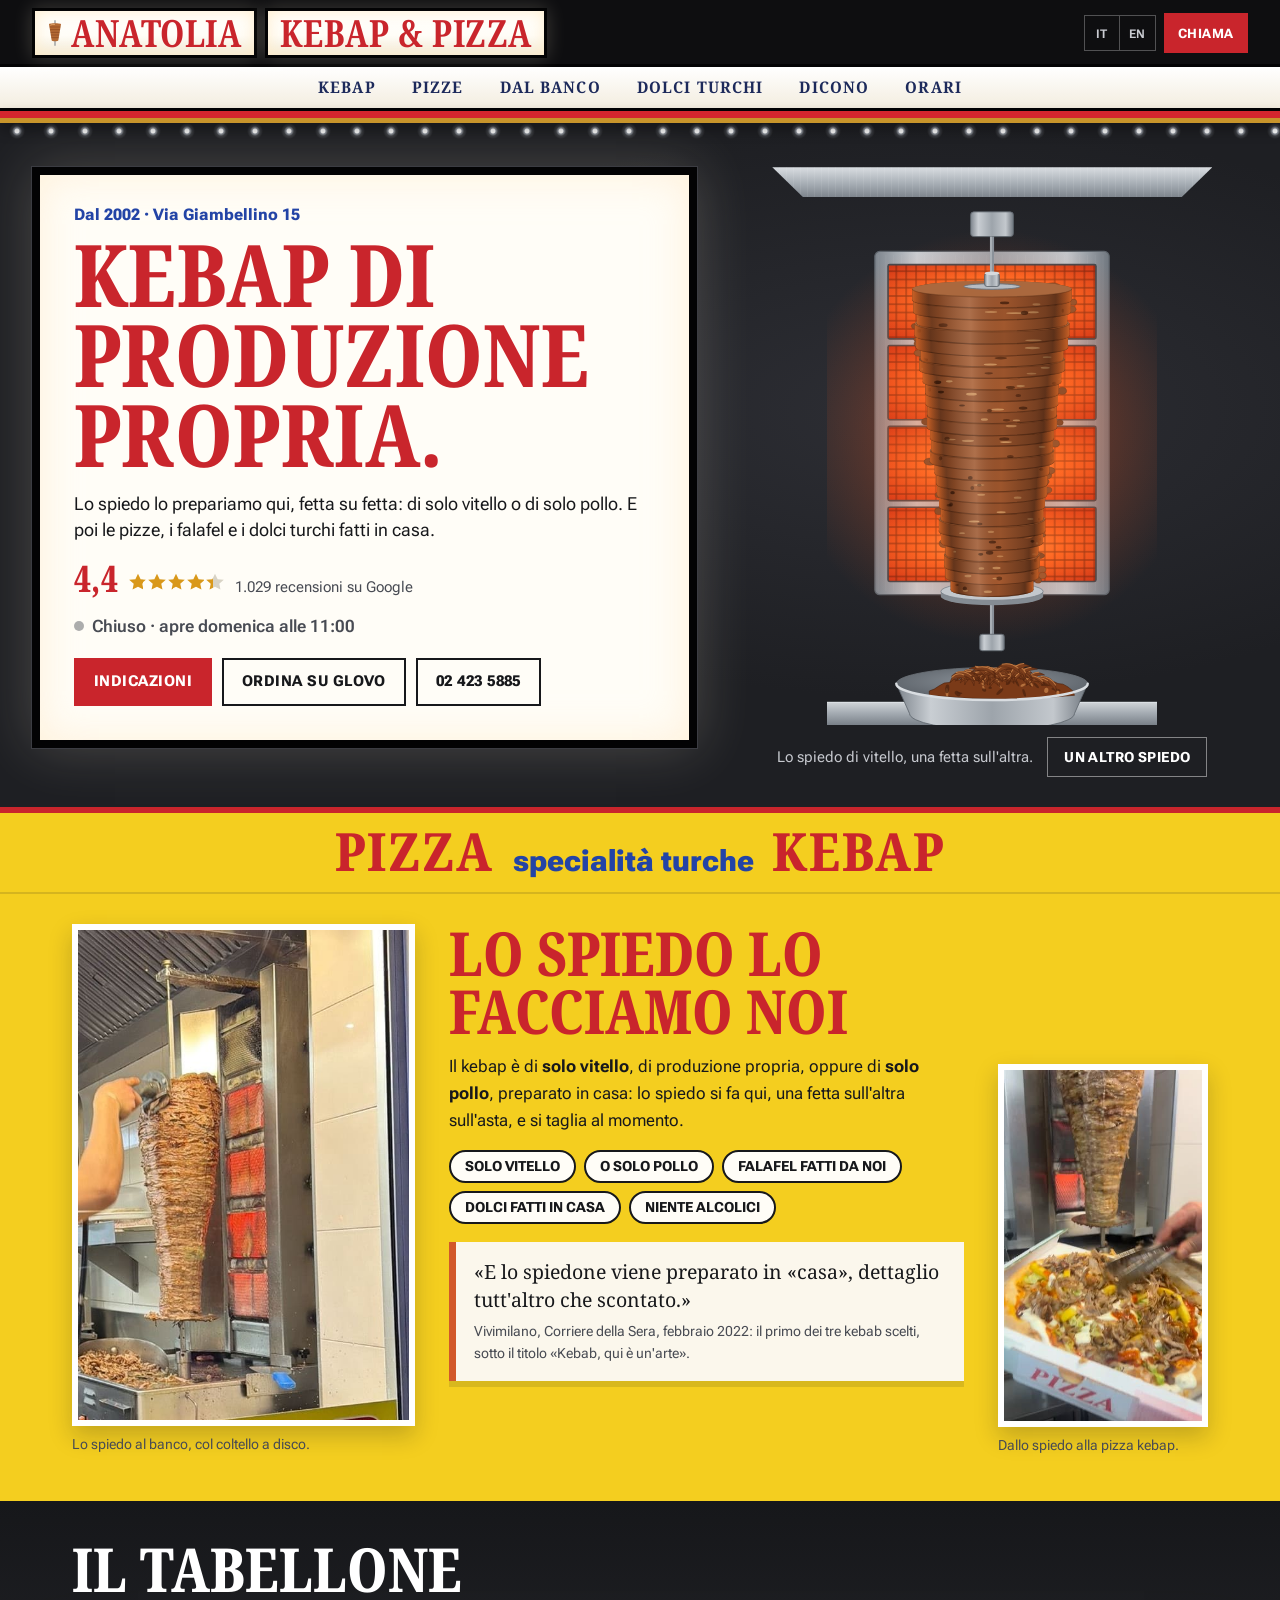
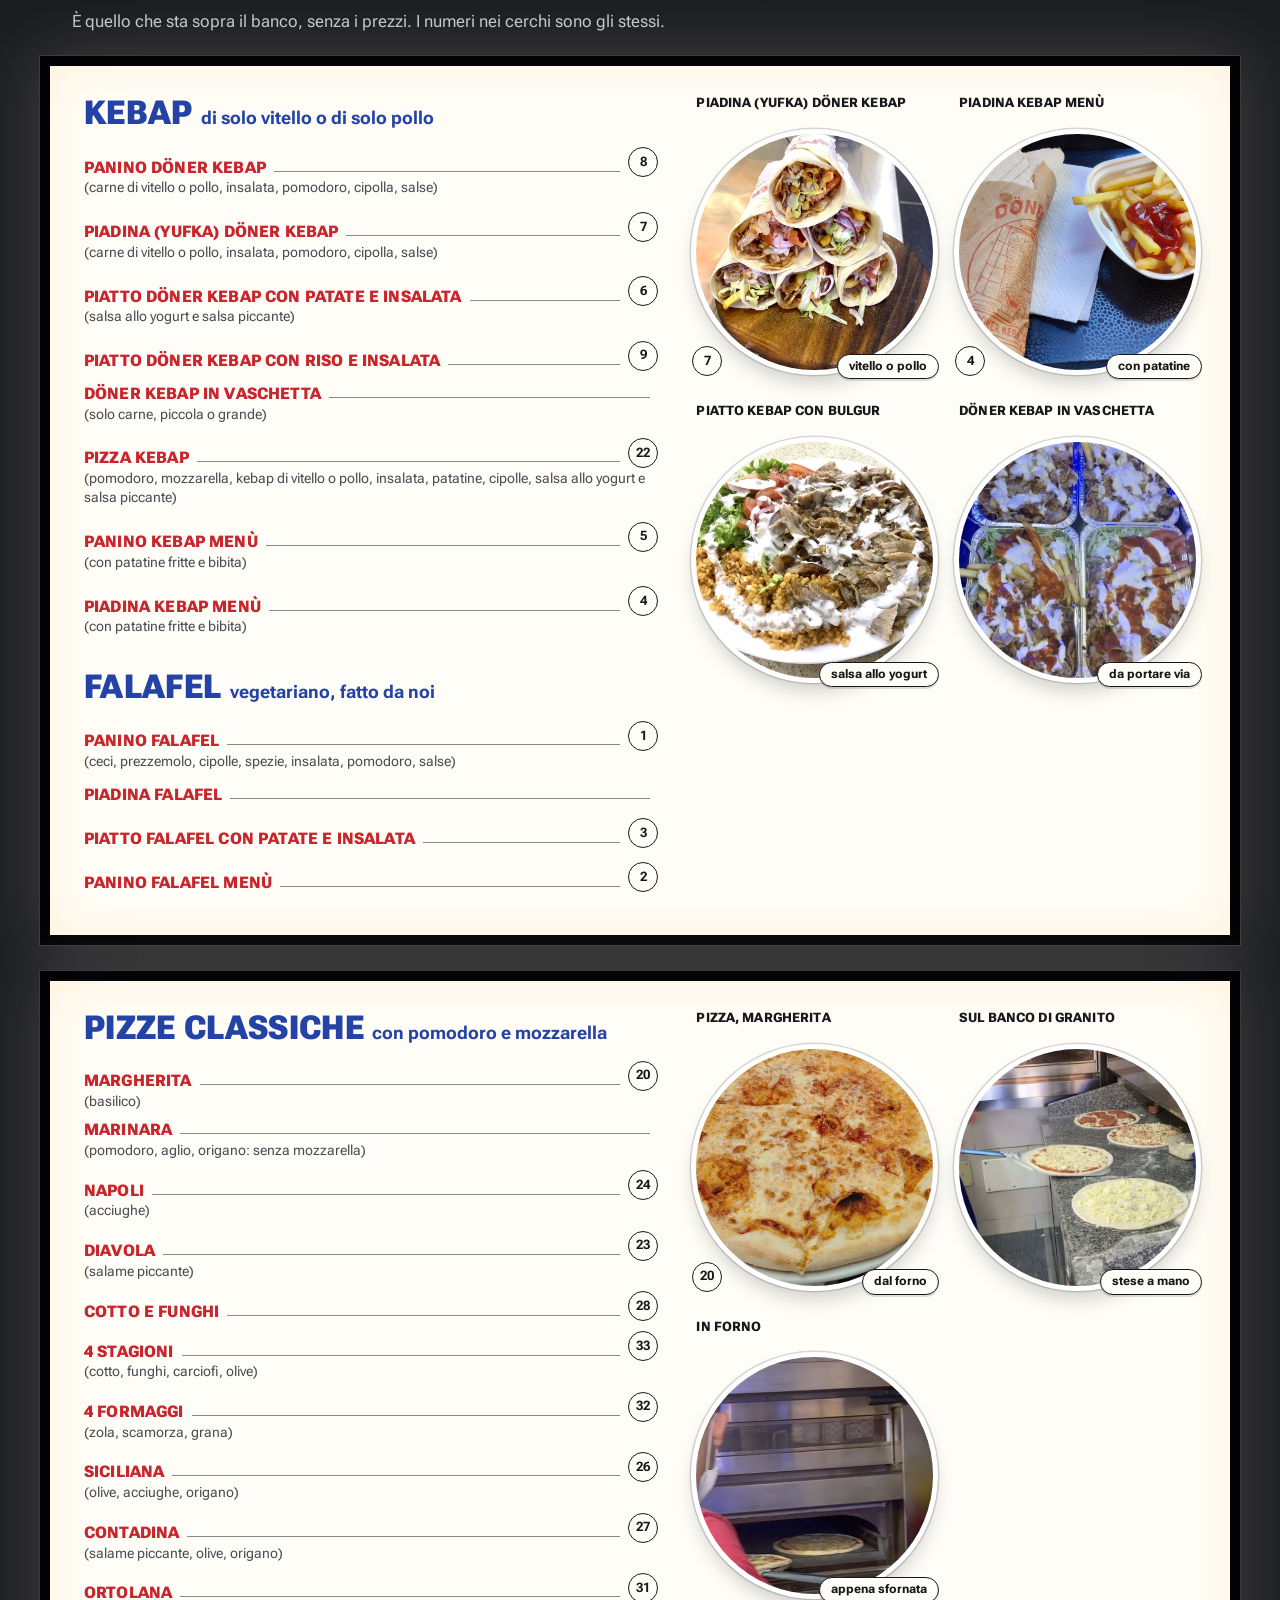
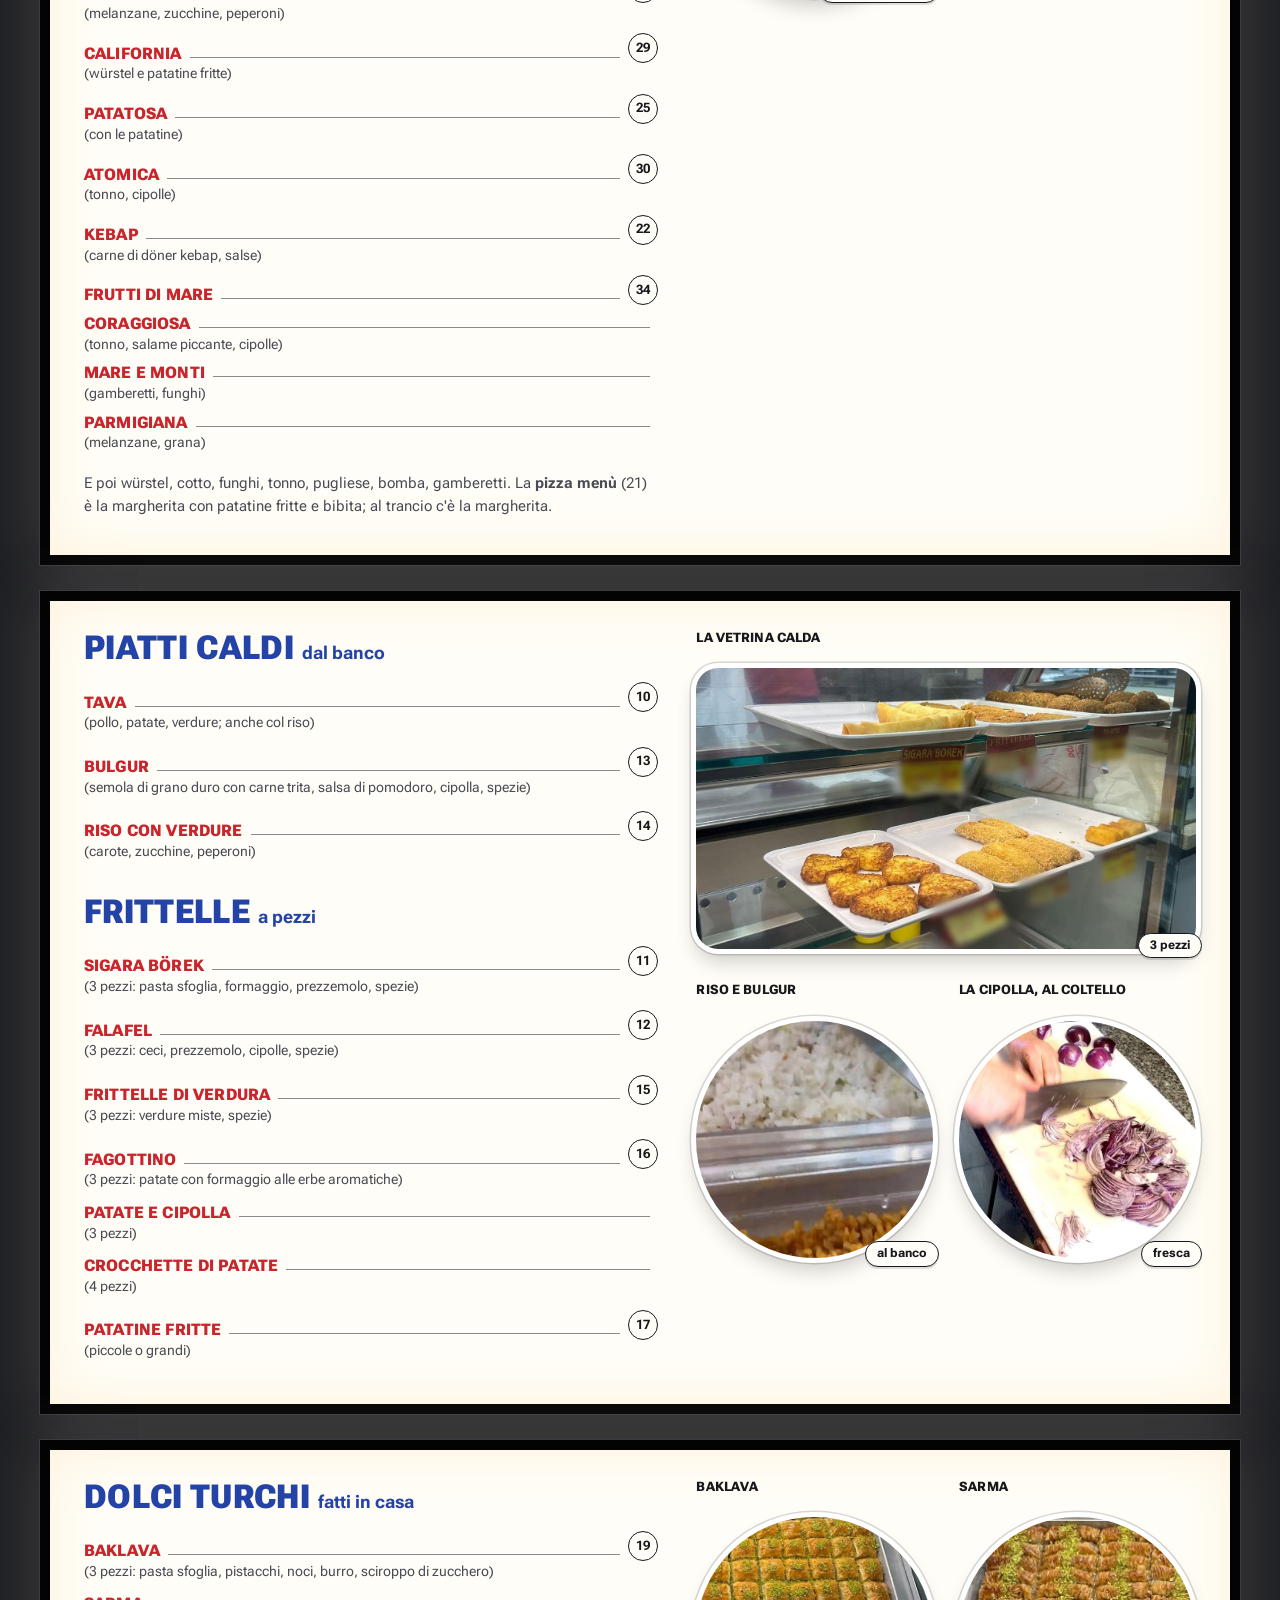
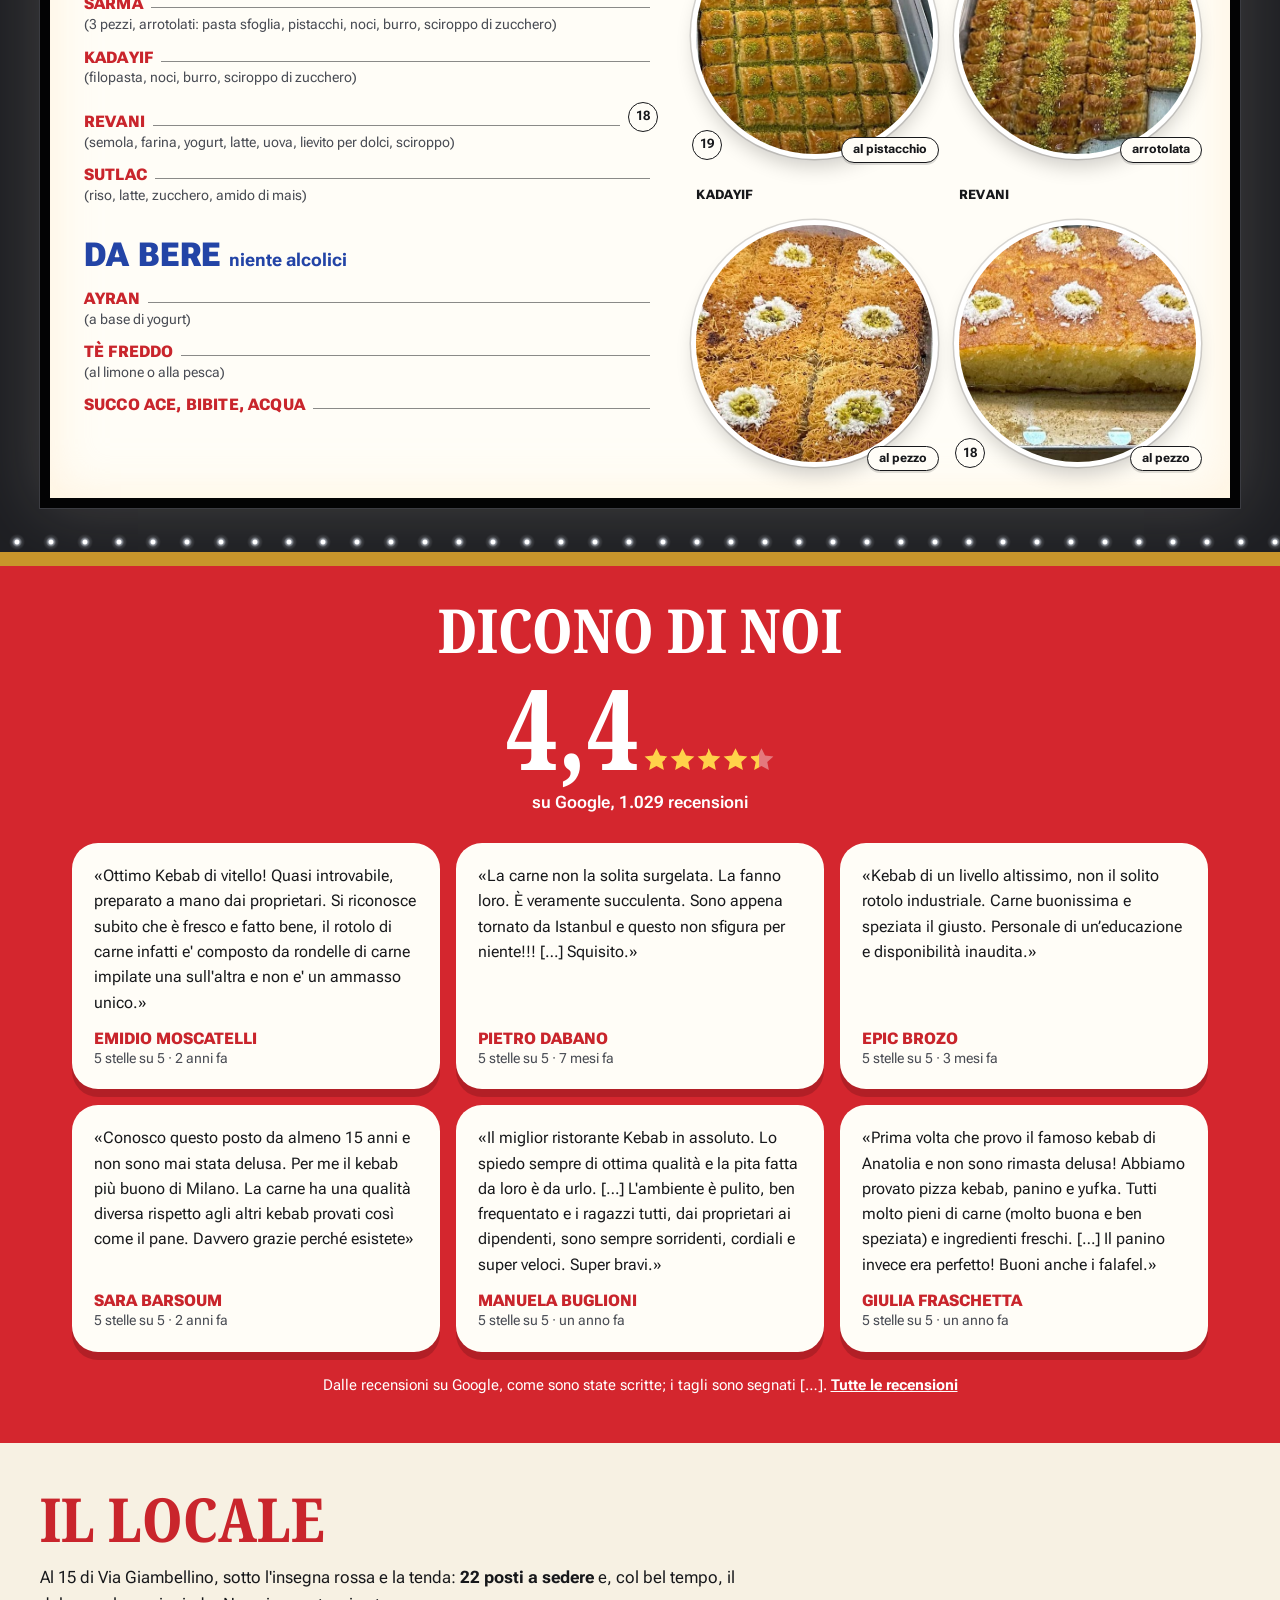
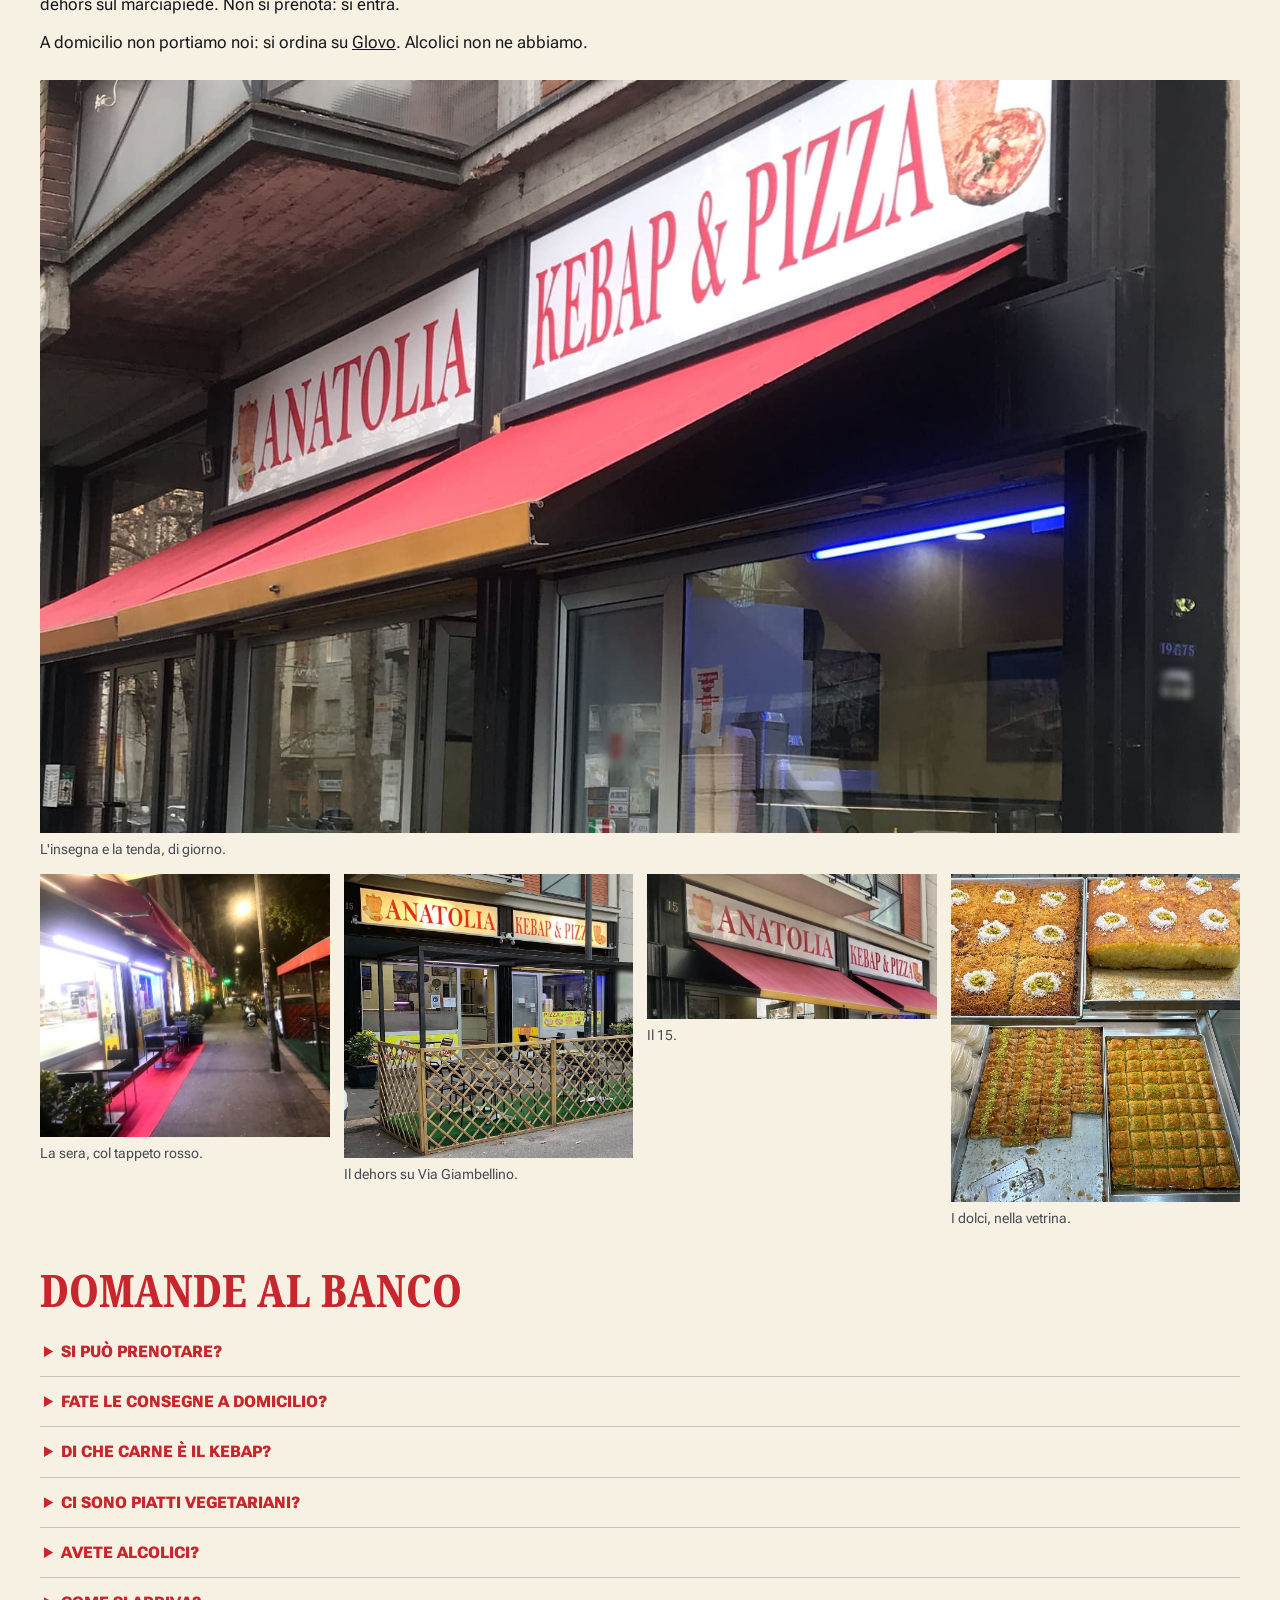
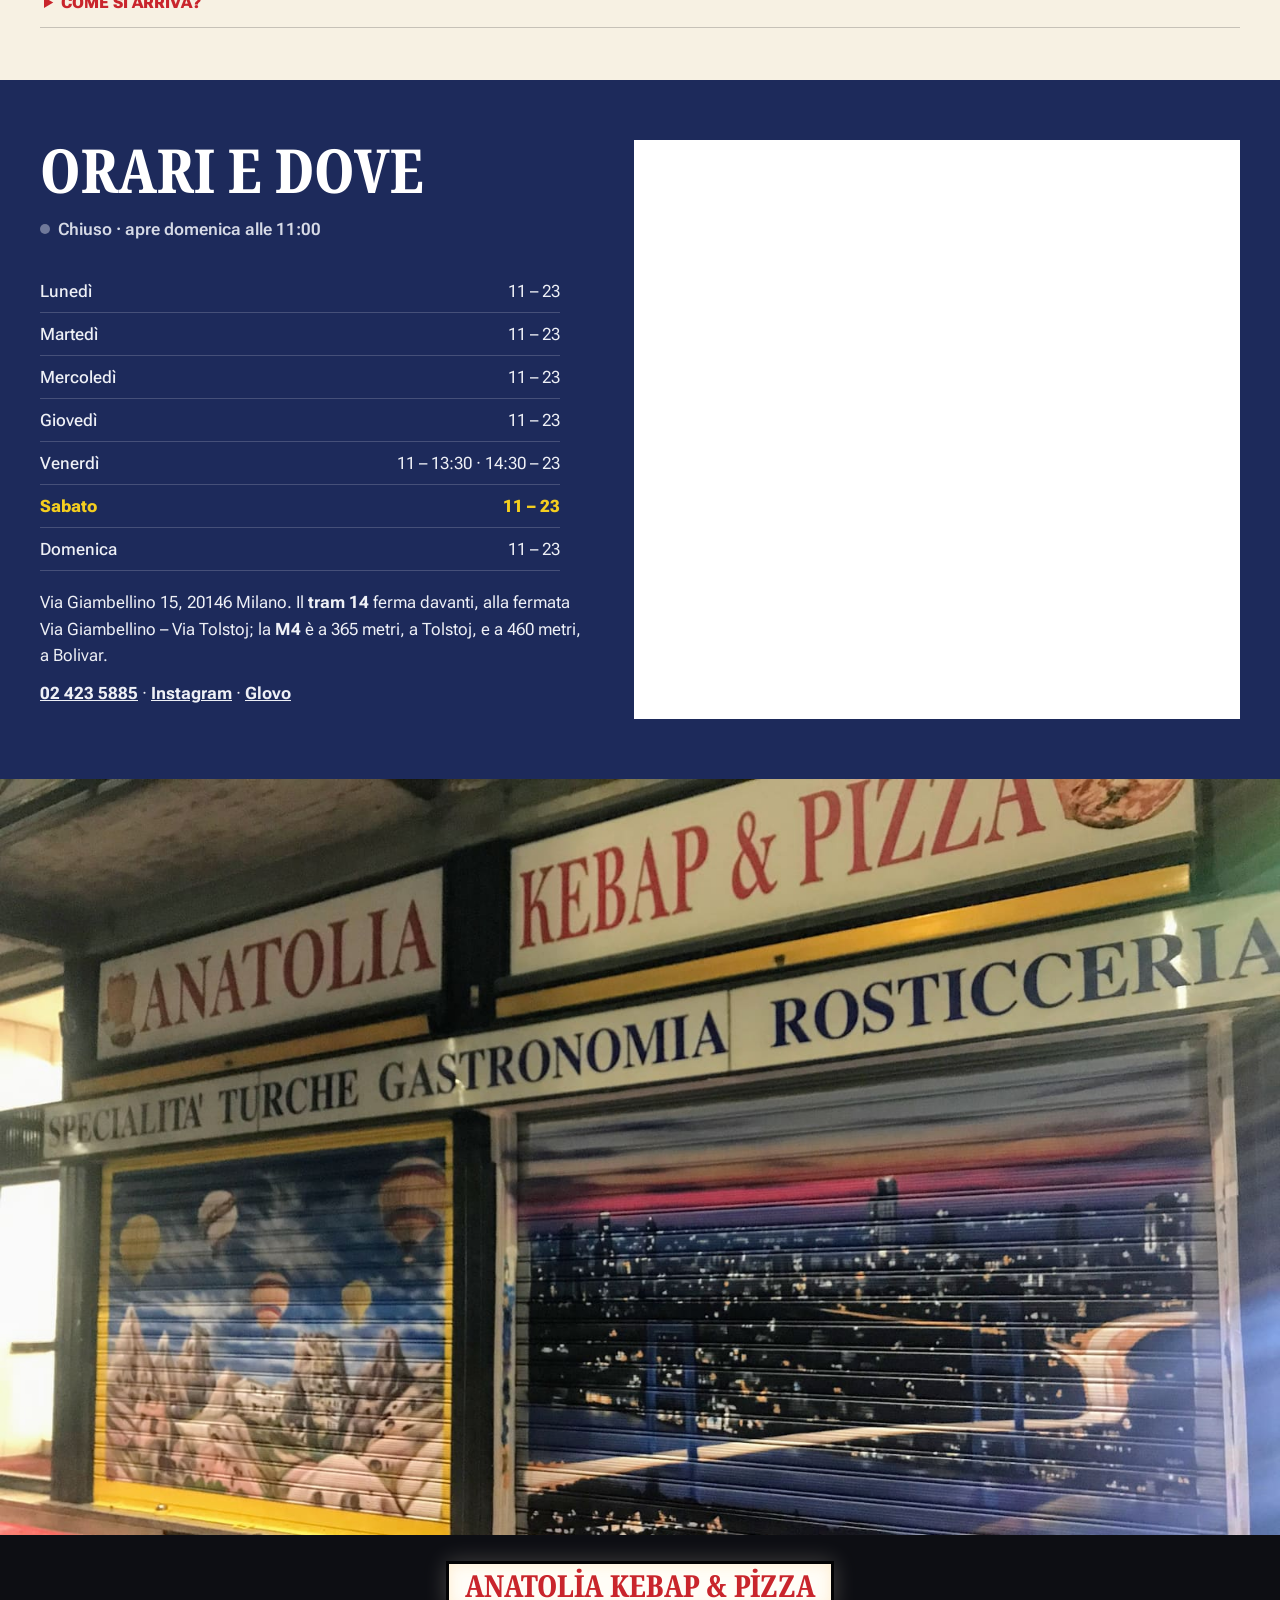
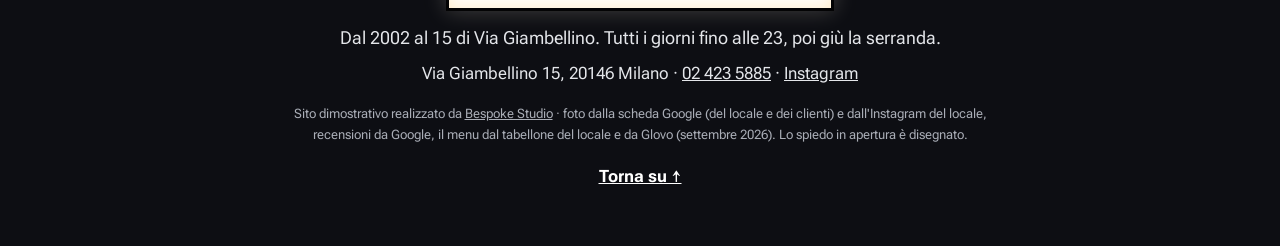
==== index.html @ eb5723d5 "Anatolia Kebab & Pizza — kebap di produzione propria Dalla strada al banco: l'insegna coi cassonetti" ====
<!DOCTYPE html>
<html lang="it" class="no-js">
<head>
<meta charset="utf-8">
<meta name="viewport" content="width=device-width, initial-scale=1">
<script>(function(){var r=document.documentElement;r.classList.remove('no-js');
/* la firma: finché main.js non parte lo spiedo è l'asta vuota davanti alla griglia spenta; se il codice non arriva, dopo 2,5 s la pagina va allo stato finale */
try{if(!matchMedia('(prefers-reduced-motion: reduce)').matches){r.classList.add('firma-attesa');window.__attesaSpiedo=setTimeout(function(){r.classList.remove('firma-attesa')},2500)}}catch(e){}})()</script>
<title>Anatolia Kebab &amp; Pizza — Kebap di produzione propria, Via Giambellino 15, Milano</title>
<meta name="description" content="Anatolia Kebab &amp; Pizza, Via Giambellino 15 a Milano, dal 2002: kebap di solo vitello di produzione propria o di solo pollo, pizze, falafel e dolci turchi fatti in casa. Tutti i giorni dalle 11 alle 23.">
<link rel="canonical" href="https://rotenzark.github.io/anatolia-kebab-giambellino/">
<meta property="og:type" content="website">
<meta property="og:title" content="Anatolia Kebab &amp; Pizza — Kebap di produzione propria">
<meta property="og:description" content="Via Giambellino 15, Milano, dal 2002: lo spiedo lo facciamo noi, fetta su fetta. Kebap, pizze, falafel e dolci turchi.">
<meta property="og:image" content="https://rotenzark.github.io/anatolia-kebab-giambellino/img/og.jpg">
<meta property="og:url" content="https://rotenzark.github.io/anatolia-kebab-giambellino/">
<meta property="og:locale" content="it_IT">
<meta name="twitter:card" content="summary_large_image">
<meta name="theme-color" content="#1D2A5B">
<link rel="icon" href="img/favicon.svg" type="image/svg+xml">
<link rel="icon" href="img/favicon-32.png" sizes="32x32" type="image/png">
<link rel="apple-touch-icon" href="img/apple-touch-icon.png">
<link rel="preconnect" href="https://fonts.googleapis.com">
<link rel="preconnect" href="https://fonts.gstatic.com" crossorigin>
<link href="https://fonts.googleapis.com/css2?family=Noto+Serif:wdth,wght@62.5..100,400..800&amp;family=Roboto+Flex:slnt,wght@-10..0,400..1000&amp;display=swap" rel="stylesheet">
<link rel="stylesheet" href="css/styles.css?v=1">
<script src="https://cdn.jsdelivr.net/npm/gsap@3.12.5/dist/gsap.min.js" defer></script>
<script src="https://cdn.jsdelivr.net/npm/gsap@3.12.5/dist/ScrollTrigger.min.js" defer></script>
<script src="js/main.js?v=1" defer></script>
<script type="application/ld+json">
{"@context":"https://schema.org","@type":"Restaurant","name":"Anatolia Kebab & Pizza","description":"Kebap di solo vitello di produzione propria o di solo pollo, pizze, falafel e dolci turchi fatti in casa, in Via Giambellino 15 a Milano dal 2002.","slogan":"Kebap di produzione propria.","foundingDate":"2002","url":"https://rotenzark.github.io/anatolia-kebab-giambellino/","image":"https://rotenzark.github.io/anatolia-kebab-giambellino/img/og.jpg","telephone":"+39 02 423 5885","servesCuisine":["Turca","Kebab","Pizza"],"acceptsReservations":"False","priceRange":"€","address":{"@type":"PostalAddress","streetAddress":"Via Giambellino 15","postalCode":"20146","addressLocality":"Milano","addressRegion":"MI","addressCountry":"IT"},"geo":{"@type":"GeoCoordinates","latitude":45.45138,"longitude":9.15138},"openingHoursSpecification":[{"@type":"OpeningHoursSpecification","dayOfWeek":["Monday","Tuesday","Wednesday","Thursday","Saturday","Sunday"],"opens":"11:00","closes":"23:00"},{"@type":"OpeningHoursSpecification","dayOfWeek":"Friday","opens":"11:00","closes":"13:30"},{"@type":"OpeningHoursSpecification","dayOfWeek":"Friday","opens":"14:30","closes":"23:00"}],"sameAs":["https://www.instagram.com/anatoliakebap_milano/"],"aggregateRating":{"@type":"AggregateRating","ratingValue":"4.4","reviewCount":"1029","bestRating":"5"}}
</script>
<script type="application/ld+json">
{"@context":"https://schema.org","@type":"FAQPage","mainEntity":[
{"@type":"Question","name":"Si può prenotare?","acceptedAnswer":{"@type":"Answer","text":"No, non si prenota: si entra. Ci sono 22 posti a sedere e, col bel tempo, il dehors su Via Giambellino."}},
{"@type":"Question","name":"Fate le consegne a domicilio?","acceptedAnswer":{"@type":"Answer","text":"Non direttamente: a domicilio si ordina su Glovo."}},
{"@type":"Question","name":"Di che carne è il kebap?","acceptedAnswer":{"@type":"Answer","text":"Di solo vitello, di produzione propria, oppure di solo pollo, preparato in casa."}},
{"@type":"Question","name":"Ci sono piatti vegetariani?","acceptedAnswer":{"@type":"Answer","text":"Sì: il panino, la piadina e il piatto coi falafel, le pizze senza carne, le frittelle di verdura, i fagottini di patate e formaggio, il riso con le verdure, i sigara börek."}},
{"@type":"Question","name":"Avete alcolici?","acceptedAnswer":{"@type":"Answer","text":"No. Da bere ci sono l'ayran, il tè freddo, i succhi, le bibite e l'acqua."}},
{"@type":"Question","name":"Come si arriva?","acceptedAnswer":{"@type":"Answer","text":"Col tram 14, che ferma davanti, alla fermata Via Giambellino – Via Tolstoj. La M4 è a 365 metri, alla fermata Tolstoj, e a 460 metri, a Bolivar."}}
]}
</script>
</head>
<body>

<a class="salta" href="#contenuto" data-i18n="m.salta">Vai al contenuto</a>

<header class="testata" id="testata">
  <div class="testata__insegna">
    <a class="cassonetto cassonetto--nome" href="#inizio" aria-label="Anatolia Kebab &amp; Pizza, torna all'inizio" data-i18n-aria="m.top">
      <svg class="cassonetto__spiedo" viewBox="0 0 24 40" aria-hidden="true" focusable="false"><path d="M12 1V39" stroke="#7A8189" stroke-width="1.6"/><path d="M3 7C3 5 21 5 21 7L17 31C17 33 7 33 7 31Z" fill="#B36A34"/><path d="M4 11H20M4.6 15H19.4M5.3 19H18.7M5.9 23H18.1M6.5 27H17.5" stroke="#7A3A18" stroke-width="1.1" stroke-opacity=".7"/><path d="M5 8.5C5 7.3 11 7 12 7" stroke="#E9B27A" stroke-width="1.2" fill="none"/></svg>
      <span class="cassonetto__scritta">ANATOLIA</span>
    </a>
    <span class="cassonetto cassonetto--kebap" aria-hidden="true"><span class="cassonetto__scritta">KEBAP &amp; PIZZA</span></span>
    <div class="testata__azioni">
      <div class="lingue" role="group" aria-label="Lingua" data-i18n-aria="m.lingua">
        <button type="button" data-lang="it" aria-pressed="true">IT</button>
        <button type="button" data-lang="en" aria-pressed="false">EN</button>
      </div>
      <a class="testata__chiama" href="tel:+39024235885"><span data-i18n="t.chiama">Chiama</span></a>
      <button id="burger" class="burger" type="button" aria-expanded="false" aria-controls="menuMobile" aria-label="Apri il menu" data-i18n-aria="m.menu"><span></span><span></span><span></span></button>
    </div>
  </div>
  <nav id="mainNav" class="striscia" aria-label="Le parti del sito" data-i18n-aria="m.nav">
    <a href="#kebap" data-i18n="n.kebap">Kebap</a>
    <a href="#pizze" data-i18n="n.pizze">Pizze</a>
    <a href="#banco" data-i18n="n.banco">Dal banco</a>
    <a href="#dolci" data-i18n="n.dolci">Dolci turchi</a>
    <a href="#dicono" data-i18n="n.dicono">Dicono</a>
    <a href="#orari" data-i18n="n.orari">Orari</a>
  </nav>
  <div class="tenda" aria-hidden="true"></div>
</header>

<nav id="menuMobile" class="menu-mobile" hidden aria-label="Le parti del sito" data-i18n-aria="m.nav">
  <a href="#kebap" data-i18n="n.kebap">Kebap</a>
  <a href="#pizze" data-i18n="n.pizze">Pizze</a>
  <a href="#banco" data-i18n="n.banco">Dal banco</a>
  <a href="#dolci" data-i18n="n.dolci">Dolci turchi</a>
  <a href="#dicono" data-i18n="n.dicono">Dicono</a>
  <a href="#locale" data-i18n="n.locale">Il locale</a>
  <a href="#orari" data-i18n="n.orari">Orari</a>
  <a class="menu-mobile__chiama" href="tel:+39024235885"><span data-i18n="t.chiama">Chiama</span> <span class="intero">02 423 5885</span></a>
</nav>

<main id="contenuto">

  <!-- ══════ IL BANCO: sotto la cappa, lo spiedo ══════ -->
  <section id="inizio" class="banco" aria-labelledby="titolo">
    <div class="luci" aria-hidden="true"></div>
    <div class="banco__dentro">
      <div class="cassone">
        <p class="cassone__sopra" data-i18n="h.sopra">Dal 2002 · Via Giambellino 15</p>
        <h1 id="titolo" class="cassone__titolo" data-i18n="h.titolo">Kebap di produzione propria.</h1>
        <p class="cassone__testo" data-i18n="h.testo">Lo spiedo lo prepariamo qui, fetta su fetta: di solo vitello o di solo pollo. E poi le pizze, i falafel e i dolci turchi fatti in casa.</p>
        <p class="cassone__voto"><b class="voto__n" data-i18n="h.n">4,4</b> <span class="stelle" aria-hidden="true" style="--voto:.88"></span> <span class="voto__su" data-i18n="h.voto">1.029 recensioni su Google</span></p>
        <p class="stato" id="orarioStato">Tutti i giorni dalle 11 alle 23</p>
        <div class="cassone__azioni">
          <a class="bottone bottone--rosso" href="https://www.google.com/maps/dir/?api=1&amp;destination=Anatolia%20Kebab%20%26%20Pizza%2C%20Via%20Giambellino%2015%2C%2020146%20Milano" target="_blank" rel="noopener" data-i18n="h.strada">Indicazioni</a>
          <a class="bottone" href="https://glovoapp.com/it/it/milano/stores/anatolia-2" target="_blank" rel="noopener" data-i18n="h.glovo">Ordina su Glovo</a>
          <a class="bottone bottone--tel" href="tel:+39024235885"><span class="intero">02 423 5885</span></a>
        </div>
      </div>
      <figure class="spiedo" id="spiedo" data-firma="fatta">
        <div class="cappa" aria-hidden="true"></div>
        <!--SPIEDO--><svg class="spiedo__svg" viewBox="0 0 400 640" role="img" aria-labelledby="spiedoTitolo spiedoDesc" focusable="false">
  <title id="spiedoTitolo" data-i18n="f.titolo">Lo spiedo di vitello, fatto da noi</title>
  <desc id="spiedoDesc" data-i18n="f.desc">Uno spiedo verticale davanti alla griglia: le fette di carne cadono una a una sull'asta e si impilano a formare il cono, la griglia si accende, lo spiedo gira e si colora, il coltello elettrico scende lungo il fianco e i riccioli di carne cadono nella vaschetta.</desc>
  <defs>
    <linearGradient id="g-acciaio" x1="0" y1="0" x2="1" y2="0"><stop offset="0" stop-color="#7D848C"/><stop offset=".18" stop-color="#C9CED3"/><stop offset=".5" stop-color="#9DA4AB"/><stop offset=".82" stop-color="#C3C8CD"/><stop offset="1" stop-color="#6F767E"/></linearGradient>
    <linearGradient id="g-acciaio-v" x1="0" y1="0" x2="0" y2="1"><stop offset="0" stop-color="#D2D6DA"/><stop offset=".5" stop-color="#A3AAB1"/><stop offset="1" stop-color="#7A8189"/></linearGradient>
    <radialGradient id="g-brace" cx=".5" cy=".5" r=".75"><stop offset="0" stop-color="#FFB35A"/><stop offset=".45" stop-color="#FF6A24"/><stop offset="1" stop-color="#C92D14"/></radialGradient>
    <radialGradient id="g-alone" cx="200" cy="290" r="250" gradientUnits="userSpaceOnUse"><stop offset="0" stop-color="#FF8A3A" stop-opacity=".55"/><stop offset=".55" stop-color="#FF5A1F" stop-opacity=".22"/><stop offset="1" stop-color="#FF5A1F" stop-opacity="0"/></radialGradient>
    <linearGradient id="g-ombra-fetta" x1="0" y1="0" x2="1" y2="0"><stop offset="0" stop-color="#1A0A04" stop-opacity=".62"/><stop offset=".16" stop-color="#1A0A04" stop-opacity=".22"/><stop offset=".36" stop-color="#FFE8D6" stop-opacity=".18"/><stop offset=".58" stop-color="#1A0A04" stop-opacity="0"/><stop offset=".84" stop-color="#1A0A04" stop-opacity=".3"/><stop offset="1" stop-color="#1A0A04" stop-opacity=".66"/></linearGradient>
    <linearGradient id="g-brace-fetta" x1="0" y1="0" x2="1" y2="0"><stop offset="0" stop-color="#FF7A2E" stop-opacity=".7"/><stop offset=".1" stop-color="#FF7A2E" stop-opacity="0"/><stop offset=".9" stop-color="#FF7A2E" stop-opacity="0"/><stop offset="1" stop-color="#FF7A2E" stop-opacity=".7"/></linearGradient>
    <pattern id="p-fornello" width="12" height="10" patternUnits="userSpaceOnUse"><rect width="12" height="10" fill="none" stroke="#000" stroke-opacity=".38" stroke-width="1.4"/></pattern>
    <radialGradient id="g-vasca" cx=".5" cy=".42" r=".6"><stop offset="0" stop-color="#8E959C"/><stop offset="1" stop-color="#5B6168"/></radialGradient>
  </defs>
  <g class="griglia" aria-hidden="true">
    <rect class="griglia__telaio" x="58" y="66" width="284" height="416" rx="6"/>
    <path class="griglia__spazzolato" d="M62 70V478M71.4 70V478M80.8 70V478M90.2 70V478M99.6 70V478M109 70V478M118.4 70V478M127.8 70V478M137.2 70V478M146.60000000000002 70V478M156 70V478M165.4 70V478M174.8 70V478M184.2 70V478M193.6 70V478M203 70V478M212.4 70V478M221.8 70V478M231.20000000000002 70V478M240.6 70V478M250 70V478M259.4 70V478M268.8 70V478M278.20000000000005 70V478M287.6 70V478M297 70V478M306.4 70V478M315.8 70V478M325.2 70V478M334.6 70V478"/>
    <g class="fornello" id="fornello0"><rect class="fornello__spento" x="74" y="82" width="252" height="90" rx="2"/><rect class="piastra__accesa" x="74" y="82" width="252" height="90" rx="2"/><rect class="fornello__maglia" x="74" y="82" width="252" height="90" rx="2"/></g><g class="fornello" id="fornello1"><rect class="fornello__spento" x="74" y="180" width="252" height="90" rx="2"/><rect class="piastra__accesa" x="74" y="180" width="252" height="90" rx="2"/><rect class="fornello__maglia" x="74" y="180" width="252" height="90" rx="2"/></g><g class="fornello" id="fornello2"><rect class="fornello__spento" x="74" y="278" width="252" height="90" rx="2"/><rect class="piastra__accesa" x="74" y="278" width="252" height="90" rx="2"/><rect class="fornello__maglia" x="74" y="278" width="252" height="90" rx="2"/></g><g class="fornello" id="fornello3"><rect class="fornello__spento" x="74" y="376" width="252" height="90" rx="2"/><rect class="piastra__accesa" x="74" y="376" width="252" height="90" rx="2"/><rect class="fornello__maglia" x="74" y="376" width="252" height="90" rx="2"/></g>
  </g>
  <rect class="alone" id="alone" x="0" y="20" width="400" height="540"/>
  <g class="asta" aria-hidden="true">
    <rect class="asta__motore" x="174" y="18" width="52" height="30" rx="4"/>
    <path class="asta__ferro" d="M200 48V544"/>
    <path class="asta__luce" d="M198.8 48V544"/>
    <rect class="asta__cuscinetto" x="185" y="530" width="30" height="20" rx="3"/>
  </g>
  <g class="piatto" aria-hidden="true">
    <path class="piatto__bordo" d="M138 478V484A62 10.9 0 0 0 262 484V478Z"/>
    <ellipse class="piatto__faccia" cx="200" cy="478" rx="62" ry="10.9"/>
  </g>
  <g class="fette" id="fette"><g class="fetta" id="fetta0"><g class="fetta__in" color="#93502A"><clipPath id="clip-fetta0"><path d="M149.9 460.8A50.1 8.6 0 0 1 250.1 460.8L250.1 476A50.1 8.8 0 0 1 149.9 476Z"/></clipPath><g class="fetta__lembi"><ellipse class="carne-lembo" cx="195.1" cy="479.5" rx="6.7" ry="5.2"/><ellipse class="carne-lembo" cx="255.9" cy="464.4" rx="4.2" ry="3.8"/><ellipse class="carne-lembo" cx="164.2" cy="463.4" rx="8.2" ry="5.3"/></g><path class="fetta__carne" d="M149.9 460.8A50.1 8.6 0 0 1 250.1 460.8L250.1 476A50.1 8.8 0 0 1 149.9 476Z"/><g class="fetta__macchie" clip-path="url(#clip-fetta0)"><ellipse class="carne-vena" cx="167.8" cy="477.4" rx="3.3" ry="1.4" opacity="0.604"/><ellipse class="carne-vena" cx="195" cy="478.5" rx="5" ry="1.6" opacity="0.668"/><ellipse class="carne-vena" cx="200" cy="471.9" rx="0.1" ry="1" opacity="0"/><ellipse class="carne-vena" cx="200" cy="469.1" rx="0.1" ry="1.4" opacity="0"/><ellipse class="carne-crosta" cx="157.4" cy="470.4" rx="2.2" ry="1.4" opacity="0.797"/><ellipse class="carne-crosta" cx="247.7" cy="474.9" rx="0.8" ry="2.2" opacity="0.624"/><ellipse class="carne-crosta" cx="167.1" cy="474.4" rx="2.5" ry="2.3" opacity="0.723"/><ellipse class="carne-crosta" cx="200" cy="471.8" rx="0.1" ry="2.2" opacity="0"/></g><path class="fetta__solco" d="M149.9 475.4A50.1 8.8 0 0 0 250.1 475.4"/><path class="fetta__ombra" d="M149.9 460.8A50.1 8.6 0 0 1 250.1 460.8L250.1 476A50.1 8.8 0 0 1 149.9 476Z"/><path class="fetta__brace" d="M149.9 460.8A50.1 8.6 0 0 1 250.1 460.8L250.1 476A50.1 8.8 0 0 1 149.9 476Z"/><ellipse class="fetta__cima" cx="200" cy="460.8" rx="50.1" ry="8.6" fill="#AA683E"/><path class="fetta__orlo" d="M149.9 460.8A50.1 8.6 0 0 0 250.1 460.8"/><path class="fetta__asta" d="M200 461.8V449.2"/></g></g><g class="fetta" id="fetta1"><g class="fetta__in" color="#A4592F"><clipPath id="clip-fetta1"><path d="M143.6 447.5A56.4 9.5 0 0 1 256.4 447.5L256.4 460.8A56.4 9.7 0 0 1 143.6 460.8Z"/></clipPath><g class="fetta__lembi"><ellipse class="carne-lembo" cx="259.8" cy="451.6" rx="5.7" ry="4"/><ellipse class="carne-lembo" cx="261.3" cy="458.9" rx="4.6" ry="4"/><ellipse class="carne-lembo" cx="223.4" cy="443.1" rx="8.6" ry="3.4"/></g><path class="fetta__carne" d="M143.6 447.5A56.4 9.5 0 0 1 256.4 447.5L256.4 460.8A56.4 9.7 0 0 1 143.6 460.8Z"/><g class="fetta__macchie" clip-path="url(#clip-fetta1)"><ellipse class="carne-vena" cx="200" cy="452.6" rx="0.1" ry="1" opacity="0"/><ellipse class="carne-vena" cx="200" cy="456.2" rx="0.1" ry="1" opacity="0"/><ellipse class="carne-vena" cx="203.7" cy="462.5" rx="3.3" ry="0.9" opacity="0.677"/><ellipse class="carne-vena" cx="170.8" cy="459.4" rx="4.2" ry="1.6" opacity="0.654"/><ellipse class="carne-crosta" cx="255.4" cy="456.1" rx="0.4" ry="1.8" opacity="0.42"/><ellipse class="carne-crosta" cx="249.4" cy="456.2" rx="2" ry="1.8" opacity="0.539"/><ellipse class="carne-crosta" cx="200" cy="457" rx="0.1" ry="1.5" opacity="0"/><ellipse class="carne-crosta" cx="208.8" cy="462.4" rx="3.5" ry="2.3" opacity="0.57"/></g><path class="fetta__solco" d="M143.6 460.2A56.4 9.7 0 0 0 256.4 460.2"/><path class="fetta__ombra" d="M143.6 447.5A56.4 9.5 0 0 1 256.4 447.5L256.4 460.8A56.4 9.7 0 0 1 143.6 460.8Z"/><path class="fetta__brace" d="M143.6 447.5A56.4 9.5 0 0 1 256.4 447.5L256.4 460.8A56.4 9.7 0 0 1 143.6 460.8Z"/><ellipse class="fetta__cima" cx="200" cy="447.5" rx="56.4" ry="9.5" fill="#AA683E"/><path class="fetta__orlo" d="M143.6 447.5A56.4 9.5 0 0 0 256.4 447.5"/><path class="fetta__asta" d="M200 448.5V435"/></g></g><g class="fetta" id="fetta2"><g class="fetta__in" color="#8F4E29"><clipPath id="clip-fetta2"><path d="M142.1 433.4A57.9 9.6 0 0 1 257.9 433.4L257.9 447.5A57.9 9.8 0 0 1 142.1 447.5Z"/></clipPath><g class="fetta__lembi"><ellipse class="carne-lembo" cx="216.9" cy="451.1" rx="10.1" ry="3.7"/><ellipse class="carne-lembo" cx="257.3" cy="434.7" rx="6.4" ry="3.8"/><ellipse class="carne-lembo" cx="160.7" cy="436.9" rx="6.9" ry="4.1"/></g><path class="fetta__carne" d="M142.1 433.4A57.9 9.6 0 0 1 257.9 433.4L257.9 447.5A57.9 9.8 0 0 1 142.1 447.5Z"/><g class="fetta__macchie" clip-path="url(#clip-fetta2)"><ellipse class="carne-vena" cx="205.5" cy="449.8" rx="5" ry="1.5" opacity="0.657"/><ellipse class="carne-vena" cx="200" cy="438.7" rx="0.1" ry="1.4" opacity="0"/><ellipse class="carne-vena" cx="200" cy="436.7" rx="0.1" ry="1.1" opacity="0"/><ellipse class="carne-vena" cx="187.2" cy="450.2" rx="3.5" ry="1.5" opacity="0.543"/><ellipse class="carne-crosta" cx="200" cy="443.4" rx="0.1" ry="2.5" opacity="0"/><ellipse class="carne-crosta" cx="142.7" cy="441.8" rx="0.6" ry="2" opacity="0.274"/><ellipse class="carne-crosta" cx="200" cy="440.6" rx="0.1" ry="1.5" opacity="0"/><ellipse class="carne-crosta" cx="252.7" cy="440.4" rx="1.8" ry="2.3" opacity="0.727"/></g><path class="fetta__solco" d="M142.1 446.9A57.9 9.8 0 0 0 257.9 446.9"/><path class="fetta__ombra" d="M142.1 433.4A57.9 9.6 0 0 1 257.9 433.4L257.9 447.5A57.9 9.8 0 0 1 142.1 447.5Z"/><path class="fetta__brace" d="M142.1 433.4A57.9 9.6 0 0 1 257.9 433.4L257.9 447.5A57.9 9.8 0 0 1 142.1 447.5Z"/><ellipse class="fetta__cima" cx="200" cy="433.4" rx="57.9" ry="9.6" fill="#AA683E"/><path class="fetta__orlo" d="M142.1 433.4A57.9 9.6 0 0 0 257.9 433.4"/><path class="fetta__asta" d="M200 434.4V420.8"/></g></g><g class="fetta" id="fetta3"><g class="fetta__in" color="#9D562D"><clipPath id="clip-fetta3"><path d="M143.9 418.8A56.1 9.1 0 0 1 256.1 418.8L256.1 433.4A56.1 9.3 0 0 1 143.9 433.4Z"/></clipPath><g class="fetta__lembi"><ellipse class="carne-lembo" cx="165.1" cy="420.6" rx="6.2" ry="3.5"/><ellipse class="carne-lembo" cx="246.8" cy="435.7" rx="8.7" ry="4.1"/><ellipse class="carne-lembo" cx="141.7" cy="420" rx="6" ry="5"/></g><path class="fetta__carne" d="M143.9 418.8A56.1 9.1 0 0 1 256.1 418.8L256.1 433.4A56.1 9.3 0 0 1 143.9 433.4Z"/><g class="fetta__macchie" clip-path="url(#clip-fetta3)"><ellipse class="carne-vena" cx="154.8" cy="429.9" rx="1.7" ry="1.1" opacity="0.728"/><ellipse class="carne-vena" cx="209.8" cy="435.6" rx="4" ry="1.1" opacity="0.53"/><ellipse class="carne-vena" cx="255.1" cy="423.1" rx="0.8" ry="1.2" opacity="0.319"/><ellipse class="carne-vena" cx="251.3" cy="432.9" rx="2.7" ry="1.2" opacity="0.59"/><ellipse class="carne-crosta" cx="200" cy="424" rx="0.1" ry="2.1" opacity="0"/><ellipse class="carne-crosta" cx="200" cy="424.8" rx="0.1" ry="2" opacity="0"/><ellipse class="carne-crosta" cx="186.3" cy="433.1" rx="3.1" ry="1.7" opacity="0.802"/><ellipse class="carne-crosta" cx="197.1" cy="431.2" rx="4.5" ry="2.3" opacity="0.752"/></g><path class="fetta__solco" d="M143.9 432.8A56.1 9.3 0 0 0 256.1 432.8"/><path class="fetta__ombra" d="M143.9 418.8A56.1 9.1 0 0 1 256.1 418.8L256.1 433.4A56.1 9.3 0 0 1 143.9 433.4Z"/><path class="fetta__brace" d="M143.9 418.8A56.1 9.1 0 0 1 256.1 418.8L256.1 433.4A56.1 9.3 0 0 1 143.9 433.4Z"/><ellipse class="fetta__cima" cx="200" cy="418.8" rx="56.1" ry="9.1" fill="#AA683E"/><path class="fetta__orlo" d="M143.9 418.8A56.1 9.1 0 0 0 256.1 418.8"/><path class="fetta__asta" d="M200 419.8V406.7"/></g></g><g class="fetta" id="fetta4"><g class="fetta__in" color="#99532C"><clipPath id="clip-fetta4"><path d="M138.2 404.7A61.8 9.9 0 0 1 261.8 404.7L261.8 418.8A61.8 10.1 0 0 1 138.2 418.8Z"/></clipPath><g class="fetta__lembi"><ellipse class="carne-lembo" cx="223.6" cy="423.2" rx="10.6" ry="5.3"/><ellipse class="carne-lembo" cx="146.4" cy="407.5" rx="9.1" ry="4.7"/><ellipse class="carne-lembo" cx="257.7" cy="409.9" rx="7.3" ry="3.3"/></g><path class="fetta__carne" d="M138.2 404.7A61.8 9.9 0 0 1 261.8 404.7L261.8 418.8A61.8 10.1 0 0 1 138.2 418.8Z"/><g class="fetta__macchie" clip-path="url(#clip-fetta4)"><ellipse class="carne-vena" cx="200" cy="414.6" rx="0.1" ry="1.5" opacity="0"/><ellipse class="carne-vena" cx="254.6" cy="419.9" rx="1.6" ry="1.3" opacity="0.605"/><ellipse class="carne-vena" cx="200" cy="414.1" rx="0.1" ry="1.5" opacity="0"/><ellipse class="carne-vena" cx="200" cy="407.4" rx="0.1" ry="0.9" opacity="0"/><ellipse class="carne-crosta" cx="208" cy="424.7" rx="3.6" ry="1.7" opacity="0.769"/><ellipse class="carne-crosta" cx="249.1" cy="417.4" rx="2.5" ry="1.6" opacity="0.796"/><ellipse class="carne-crosta" cx="200.5" cy="418.2" rx="4.4" ry="1.9" opacity="0.747"/><ellipse class="carne-crosta" cx="258.9" cy="414.9" rx="1.1" ry="1.8" opacity="0.571"/></g><path class="fetta__solco" d="M138.2 418.2A61.8 10.1 0 0 0 261.8 418.2"/><path class="fetta__ombra" d="M138.2 404.7A61.8 9.9 0 0 1 261.8 404.7L261.8 418.8A61.8 10.1 0 0 1 138.2 418.8Z"/><path class="fetta__brace" d="M138.2 404.7A61.8 9.9 0 0 1 261.8 404.7L261.8 418.8A61.8 10.1 0 0 1 138.2 418.8Z"/><ellipse class="fetta__cima" cx="200" cy="404.7" rx="61.8" ry="9.9" fill="#AA683E"/><path class="fetta__orlo" d="M138.2 404.7A61.8 9.9 0 0 0 261.8 404.7"/><path class="fetta__asta" d="M200 405.7V391.8"/></g></g><g class="fetta" id="fetta5"><g class="fetta__in" color="#96522B"><clipPath id="clip-fetta5"><path d="M135.7 390.4A64.3 10.1 0 0 1 264.3 390.4L264.3 404.7A64.3 10.3 0 0 1 135.7 404.7Z"/></clipPath><g class="fetta__lembi"><ellipse class="carne-lembo" cx="242.3" cy="408.9" rx="9.2" ry="5.4"/><ellipse class="carne-lembo" cx="206.3" cy="403.7" rx="7.4" ry="5"/><ellipse class="carne-lembo" cx="238.7" cy="402.8" rx="6.3" ry="3.2"/></g><path class="fetta__carne" d="M135.7 390.4A64.3 10.1 0 0 1 264.3 390.4L264.3 404.7A64.3 10.3 0 0 1 135.7 404.7Z"/><g class="fetta__macchie" clip-path="url(#clip-fetta5)"><ellipse class="carne-vena" cx="198.7" cy="405.9" rx="3.9" ry="1.5" opacity="0.501"/><ellipse class="carne-vena" cx="200" cy="397" rx="0.1" ry="1.3" opacity="0"/><ellipse class="carne-vena" cx="163.7" cy="407.5" rx="3.6" ry="1.1" opacity="0.634"/><ellipse class="carne-vena" cx="200" cy="396" rx="0.1" ry="1.3" opacity="0"/><ellipse class="carne-crosta" cx="200" cy="395.5" rx="0.1" ry="2.4" opacity="0"/><ellipse class="carne-crosta" cx="200" cy="398.7" rx="0.1" ry="2.1" opacity="0"/><ellipse class="carne-crosta" cx="200" cy="401.5" rx="0.1" ry="2.5" opacity="0"/><ellipse class="carne-crosta" cx="200" cy="400.7" rx="0.1" ry="1.3" opacity="0"/></g><path class="fetta__solco" d="M135.7 404.1A64.3 10.3 0 0 0 264.3 404.1"/><path class="fetta__ombra" d="M135.7 390.4A64.3 10.1 0 0 1 264.3 390.4L264.3 404.7A64.3 10.3 0 0 1 135.7 404.7Z"/><path class="fetta__brace" d="M135.7 390.4A64.3 10.1 0 0 1 264.3 390.4L264.3 404.7A64.3 10.3 0 0 1 135.7 404.7Z"/><ellipse class="fetta__cima" cx="200" cy="390.4" rx="64.3" ry="10.1" fill="#AA683E"/><path class="fetta__orlo" d="M135.7 390.4A64.3 10.1 0 0 0 264.3 390.4"/><path class="fetta__asta" d="M200 391.4V377.3"/></g></g><g class="fetta" id="fetta6"><g class="fetta__in" color="#904E29"><clipPath id="clip-fetta6"><path d="M137.9 375.4A62.1 9.6 0 0 1 262.1 375.4L262.1 390.4A62.1 9.7 0 0 1 137.9 390.4Z"/></clipPath><g class="fetta__lembi"><ellipse class="carne-lembo" cx="161.2" cy="375.9" rx="9.6" ry="4"/><ellipse class="carne-lembo" cx="135.5" cy="380.9" rx="5" ry="4.2"/><ellipse class="carne-lembo" cx="210.1" cy="375.9" rx="10.2" ry="4"/></g><path class="fetta__carne" d="M137.9 375.4A62.1 9.6 0 0 1 262.1 375.4L262.1 390.4A62.1 9.7 0 0 1 137.9 390.4Z"/><g class="fetta__macchie" clip-path="url(#clip-fetta6)"><ellipse class="carne-vena" cx="138.2" cy="383.7" rx="0.6" ry="1.3" opacity="0.198"/><ellipse class="carne-vena" cx="178.3" cy="393.3" rx="6.5" ry="1.1" opacity="0.76"/><ellipse class="carne-vena" cx="200" cy="380.8" rx="0.1" ry="1.2" opacity="0"/><ellipse class="carne-vena" cx="246.5" cy="390.4" rx="3.9" ry="1.2" opacity="0.589"/><ellipse class="carne-crosta" cx="140.1" cy="386.3" rx="0.8" ry="1.8" opacity="0.734"/><ellipse class="carne-crosta" cx="257.1" cy="390.5" rx="1.3" ry="1.8" opacity="0.539"/><ellipse class="carne-crosta" cx="200" cy="381.6" rx="0.1" ry="1.9" opacity="0"/><ellipse class="carne-crosta" cx="185.3" cy="396.3" rx="3.2" ry="1.6" opacity="0.643"/></g><path class="fetta__solco" d="M137.9 389.8A62.1 9.7 0 0 0 262.1 389.8"/><path class="fetta__ombra" d="M137.9 375.4A62.1 9.6 0 0 1 262.1 375.4L262.1 390.4A62.1 9.7 0 0 1 137.9 390.4Z"/><path class="fetta__brace" d="M137.9 375.4A62.1 9.6 0 0 1 262.1 375.4L262.1 390.4A62.1 9.7 0 0 1 137.9 390.4Z"/><ellipse class="fetta__cima" cx="200" cy="375.4" rx="62.1" ry="9.6" fill="#AA683E"/><path class="fetta__orlo" d="M137.9 375.4A62.1 9.6 0 0 0 262.1 375.4"/><path class="fetta__asta" d="M200 376.4V362.8"/></g></g><g class="fetta" id="fetta7"><g class="fetta__in" color="#95512B"><clipPath id="clip-fetta7"><path d="M135.9 361.6A64.1 9.7 0 0 1 264.1 361.6L264.1 375.4A64.1 9.9 0 0 1 135.9 375.4Z"/></clipPath><g class="fetta__lembi"><ellipse class="carne-lembo" cx="242.9" cy="376.1" rx="8.7" ry="3"/><ellipse class="carne-lembo" cx="137.3" cy="361.2" rx="6.5" ry="3.9"/><ellipse class="carne-lembo" cx="249.1" cy="358" rx="10.8" ry="5.3"/></g><path class="fetta__carne" d="M135.9 361.6A64.1 9.7 0 0 1 264.1 361.6L264.1 375.4A64.1 9.9 0 0 1 135.9 375.4Z"/><g class="fetta__macchie" clip-path="url(#clip-fetta7)"><ellipse class="carne-vena" cx="200" cy="365.5" rx="0.1" ry="1" opacity="0"/><ellipse class="carne-vena" cx="211.1" cy="382.1" rx="5.5" ry="1.2" opacity="0.711"/><ellipse class="carne-vena" cx="200" cy="364.9" rx="0.1" ry="1.2" opacity="0"/><ellipse class="carne-vena" cx="200" cy="369.8" rx="0.1" ry="1.1" opacity="0"/><ellipse class="carne-crosta" cx="200" cy="369.3" rx="0.1" ry="1.7" opacity="0"/><ellipse class="carne-crosta" cx="148.1" cy="373.7" rx="3.3" ry="1.6" opacity="0.816"/><ellipse class="carne-crosta" cx="200" cy="371.1" rx="0.1" ry="2.4" opacity="0"/><ellipse class="carne-crosta" cx="150.4" cy="372.7" rx="2.2" ry="2.4" opacity="0.658"/></g><path class="fetta__solco" d="M135.9 374.8A64.1 9.9 0 0 0 264.1 374.8"/><path class="fetta__ombra" d="M135.9 361.6A64.1 9.7 0 0 1 264.1 361.6L264.1 375.4A64.1 9.9 0 0 1 135.9 375.4Z"/><path class="fetta__brace" d="M135.9 361.6A64.1 9.7 0 0 1 264.1 361.6L264.1 375.4A64.1 9.9 0 0 1 135.9 375.4Z"/><ellipse class="fetta__cima" cx="200" cy="361.6" rx="64.1" ry="9.7" fill="#AA683E"/><path class="fetta__orlo" d="M135.9 361.6A64.1 9.7 0 0 0 264.1 361.6"/><path class="fetta__asta" d="M200 362.6V348.9"/></g></g><g class="fetta" id="fetta8"><g class="fetta__in" color="#9C552D"><clipPath id="clip-fetta8"><path d="M133.5 347.8A66.5 9.9 0 0 1 266.5 347.8L266.5 361.6A66.5 10.1 0 0 1 133.5 361.6Z"/></clipPath><g class="fetta__lembi"><ellipse class="carne-lembo" cx="260.9" cy="357.9" rx="7.2" ry="5"/><ellipse class="carne-lembo" cx="266.9" cy="355.2" rx="5.8" ry="3.8"/><ellipse class="carne-lembo" cx="242.5" cy="360.5" rx="8.8" ry="5.4"/></g><path class="fetta__carne" d="M133.5 347.8A66.5 9.9 0 0 1 266.5 347.8L266.5 361.6A66.5 10.1 0 0 1 133.5 361.6Z"/><g class="fetta__macchie" clip-path="url(#clip-fetta8)"><ellipse class="carne-vena" cx="200" cy="350.6" rx="0.1" ry="1" opacity="0"/><ellipse class="carne-vena" cx="186.9" cy="360.8" rx="4.8" ry="1.2" opacity="0.606"/><ellipse class="carne-vena" cx="200" cy="352.5" rx="0.1" ry="1.1" opacity="0"/><ellipse class="carne-vena" cx="231.1" cy="364.4" rx="4.7" ry="1.5" opacity="0.621"/><ellipse class="carne-crosta" cx="133.5" cy="353.6" rx="0.1" ry="1.3" opacity="0.012"/><ellipse class="carne-crosta" cx="200" cy="358" rx="0.1" ry="2.5" opacity="0"/><ellipse class="carne-crosta" cx="152.2" cy="358.4" rx="2.7" ry="1.9" opacity="0.824"/><ellipse class="carne-crosta" cx="200" cy="358.9" rx="0.1" ry="2.1" opacity="0"/></g><path class="fetta__solco" d="M133.5 361A66.5 10.1 0 0 0 266.5 361"/><path class="fetta__ombra" d="M133.5 347.8A66.5 9.9 0 0 1 266.5 347.8L266.5 361.6A66.5 10.1 0 0 1 133.5 361.6Z"/><path class="fetta__brace" d="M133.5 347.8A66.5 9.9 0 0 1 266.5 347.8L266.5 361.6A66.5 10.1 0 0 1 133.5 361.6Z"/><ellipse class="fetta__cima" cx="200" cy="347.8" rx="66.5" ry="9.9" fill="#AA683E"/><path class="fetta__orlo" d="M133.5 347.8A66.5 9.9 0 0 0 266.5 347.8"/><path class="fetta__asta" d="M200 348.8V334.9"/></g></g><g class="fetta" id="fetta9"><g class="fetta__in" color="#9C552C"><clipPath id="clip-fetta9"><path d="M132.7 334.5A67.3 9.8 0 0 1 267.3 334.5L267.3 347.8A67.3 10 0 0 1 132.7 347.8Z"/></clipPath><g class="fetta__lembi"><ellipse class="carne-lembo" cx="262.7" cy="345.2" rx="6.7" ry="4.2"/><ellipse class="carne-lembo" cx="150" cy="332.3" rx="10.2" ry="5.2"/><ellipse class="carne-lembo" cx="265.9" cy="337.6" rx="6.6" ry="4.7"/></g><path class="fetta__carne" d="M132.7 334.5A67.3 9.8 0 0 1 267.3 334.5L267.3 347.8A67.3 10 0 0 1 132.7 347.8Z"/><g class="fetta__macchie" clip-path="url(#clip-fetta9)"><ellipse class="carne-vena" cx="200" cy="339.6" rx="0.1" ry="1.6" opacity="0"/><ellipse class="carne-vena" cx="200" cy="343.1" rx="0.1" ry="1.4" opacity="0"/><ellipse class="carne-vena" cx="200" cy="340" rx="0.1" ry="1.2" opacity="0"/><ellipse class="carne-vena" cx="184.2" cy="349.2" rx="6.7" ry="1" opacity="0.631"/><ellipse class="carne-crosta" cx="176.1" cy="352.7" rx="2.3" ry="2.4" opacity="0.575"/><ellipse class="carne-crosta" cx="200" cy="338" rx="0.1" ry="2.2" opacity="0"/><ellipse class="carne-crosta" cx="200" cy="340.1" rx="0.1" ry="1.8" opacity="0"/><ellipse class="carne-crosta" cx="184.6" cy="349.3" rx="2.6" ry="1.7" opacity="0.508"/></g><path class="fetta__solco" d="M132.7 347.2A67.3 10 0 0 0 267.3 347.2"/><path class="fetta__ombra" d="M132.7 334.5A67.3 9.8 0 0 1 267.3 334.5L267.3 347.8A67.3 10 0 0 1 132.7 347.8Z"/><path class="fetta__brace" d="M132.7 334.5A67.3 9.8 0 0 1 267.3 334.5L267.3 347.8A67.3 10 0 0 1 132.7 347.8Z"/><ellipse class="fetta__cima" cx="200" cy="334.5" rx="67.3" ry="9.8" fill="#AA683E"/><path class="fetta__orlo" d="M132.7 334.5A67.3 9.8 0 0 0 267.3 334.5"/><path class="fetta__asta" d="M200 335.5V321.7"/></g></g><g class="fetta" id="fetta10"><g class="fetta__in" color="#9F572E"><clipPath id="clip-fetta10"><path d="M130.6 321A69.4 9.9 0 0 1 269.4 321L269.4 334.5A69.4 10.1 0 0 1 130.6 334.5Z"/></clipPath><g class="fetta__lembi"><ellipse class="carne-lembo" cx="212.3" cy="316.7" rx="8" ry="4"/><ellipse class="carne-lembo" cx="270.6" cy="331.8" rx="5.7" ry="4.2"/><ellipse class="carne-lembo" cx="141.8" cy="322.2" rx="8.2" ry="3.9"/></g><path class="fetta__carne" d="M130.6 321A69.4 9.9 0 0 1 269.4 321L269.4 334.5A69.4 10.1 0 0 1 130.6 334.5Z"/><g class="fetta__macchie" clip-path="url(#clip-fetta10)"><ellipse class="carne-vena" cx="200" cy="330.1" rx="0.1" ry="1.3" opacity="0"/><ellipse class="carne-vena" cx="200" cy="324.3" rx="0.1" ry="1.5" opacity="0"/><ellipse class="carne-vena" cx="200" cy="324.2" rx="0.1" ry="1" opacity="0"/><ellipse class="carne-vena" cx="200" cy="326.8" rx="0.1" ry="1.5" opacity="0"/><ellipse class="carne-crosta" cx="200" cy="331" rx="0.1" ry="1.7" opacity="0"/><ellipse class="carne-crosta" cx="200" cy="329" rx="0.1" ry="2.1" opacity="0"/><ellipse class="carne-crosta" cx="259.8" cy="330" rx="2.3" ry="1.9" opacity="0.639"/><ellipse class="carne-crosta" cx="173.7" cy="340.5" rx="2.9" ry="2.2" opacity="0.742"/></g><path class="fetta__solco" d="M130.6 333.9A69.4 10.1 0 0 0 269.4 333.9"/><path class="fetta__ombra" d="M130.6 321A69.4 9.9 0 0 1 269.4 321L269.4 334.5A69.4 10.1 0 0 1 130.6 334.5Z"/><path class="fetta__brace" d="M130.6 321A69.4 9.9 0 0 1 269.4 321L269.4 334.5A69.4 10.1 0 0 1 130.6 334.5Z"/><ellipse class="fetta__cima" cx="200" cy="321" rx="69.4" ry="9.9" fill="#AA683E"/><path class="fetta__orlo" d="M130.6 321A69.4 9.9 0 0 0 269.4 321"/><path class="fetta__asta" d="M200 322V308.1"/></g></g><g class="fetta" id="fetta11"><g class="fetta__in" color="#99532C"><clipPath id="clip-fetta11"><path d="M124.9 307.2A75.1 10.5 0 0 1 275.1 307.2L275.1 321A75.1 10.7 0 0 1 124.9 321Z"/></clipPath><g class="fetta__lembi"><ellipse class="carne-lembo" cx="138.1" cy="309.9" rx="9" ry="4.6"/><ellipse class="carne-lembo" cx="125.1" cy="320.8" rx="7.6" ry="4.5"/><ellipse class="carne-lembo" cx="248.4" cy="304.7" rx="9.8" ry="4"/></g><path class="fetta__carne" d="M124.9 307.2A75.1 10.5 0 0 1 275.1 307.2L275.1 321A75.1 10.7 0 0 1 124.9 321Z"/><g class="fetta__macchie" clip-path="url(#clip-fetta11)"><ellipse class="carne-vena" cx="200" cy="316.1" rx="0.1" ry="1.5" opacity="0"/><ellipse class="carne-vena" cx="200" cy="318" rx="0.1" ry="1.3" opacity="0"/><ellipse class="carne-vena" cx="200" cy="313.1" rx="0.1" ry="1.2" opacity="0"/><ellipse class="carne-vena" cx="200" cy="317.8" rx="0.1" ry="1" opacity="0"/><ellipse class="carne-crosta" cx="126.3" cy="312.3" rx="1" ry="2.4" opacity="0.475"/><ellipse class="carne-crosta" cx="273.5" cy="314" rx="0.7" ry="1.9" opacity="0.561"/><ellipse class="carne-crosta" cx="272.8" cy="319.2" rx="1.6" ry="2" opacity="0.538"/><ellipse class="carne-crosta" cx="137.5" cy="316.8" rx="2" ry="2.5" opacity="0.629"/></g><path class="fetta__solco" d="M124.9 320.4A75.1 10.7 0 0 0 275.1 320.4"/><path class="fetta__ombra" d="M124.9 307.2A75.1 10.5 0 0 1 275.1 307.2L275.1 321A75.1 10.7 0 0 1 124.9 321Z"/><path class="fetta__brace" d="M124.9 307.2A75.1 10.5 0 0 1 275.1 307.2L275.1 321A75.1 10.7 0 0 1 124.9 321Z"/><ellipse class="fetta__cima" cx="200" cy="307.2" rx="75.1" ry="10.5" fill="#AA683E"/><path class="fetta__orlo" d="M124.9 307.2A75.1 10.5 0 0 0 275.1 307.2"/><path class="fetta__asta" d="M200 308.2V293.7"/></g></g><g class="fetta" id="fetta12"><g class="fetta__in" color="#9D562D"><clipPath id="clip-fetta12"><path d="M126.3 292.3A73.7 10.1 0 0 1 273.7 292.3L273.7 307.2A73.7 10.3 0 0 1 126.3 307.2Z"/></clipPath><g class="fetta__lembi"><ellipse class="carne-lembo" cx="260.5" cy="305.9" rx="8.8" ry="4.5"/><ellipse class="carne-lembo" cx="276.9" cy="298.8" rx="4.9" ry="4.4"/><ellipse class="carne-lembo" cx="265.3" cy="295.1" rx="7.4" ry="4.4"/></g><path class="fetta__carne" d="M126.3 292.3A73.7 10.1 0 0 1 273.7 292.3L273.7 307.2A73.7 10.3 0 0 1 126.3 307.2Z"/><g class="fetta__macchie" clip-path="url(#clip-fetta12)"><ellipse class="carne-vena" cx="273.7" cy="302.9" rx="0.1" ry="1" opacity="0.03"/><ellipse class="carne-vena" cx="200" cy="302.8" rx="0.1" ry="1.5" opacity="0"/><ellipse class="carne-vena" cx="200" cy="301.6" rx="0.1" ry="1.5" opacity="0"/><ellipse class="carne-vena" cx="260.8" cy="302.9" rx="4.2" ry="1" opacity="0.842"/><ellipse class="carne-crosta" cx="271.9" cy="301.9" rx="1.4" ry="2.3" opacity="0.507"/><ellipse class="carne-crosta" cx="200" cy="297.3" rx="0.1" ry="1.9" opacity="0"/><ellipse class="carne-crosta" cx="222.2" cy="314.5" rx="4" ry="1.9" opacity="0.559"/><ellipse class="carne-crosta" cx="200" cy="300.9" rx="0.1" ry="1.5" opacity="0"/></g><path class="fetta__solco" d="M126.3 306.6A73.7 10.3 0 0 0 273.7 306.6"/><path class="fetta__ombra" d="M126.3 292.3A73.7 10.1 0 0 1 273.7 292.3L273.7 307.2A73.7 10.3 0 0 1 126.3 307.2Z"/><path class="fetta__brace" d="M126.3 292.3A73.7 10.1 0 0 1 273.7 292.3L273.7 307.2A73.7 10.3 0 0 1 126.3 307.2Z"/><ellipse class="fetta__cima" cx="200" cy="292.3" rx="73.7" ry="10.1" fill="#AA683E"/><path class="fetta__orlo" d="M126.3 292.3A73.7 10.1 0 0 0 273.7 292.3"/><path class="fetta__asta" d="M200 293.3V279.2"/></g></g><g class="fetta" id="fetta13"><g class="fetta__in" color="#8F4E29"><clipPath id="clip-fetta13"><path d="M125 279.3A75 10.1 0 0 1 275 279.3L275 292.3A75 10.3 0 0 1 125 292.3Z"/></clipPath><g class="fetta__lembi"><ellipse class="carne-lembo" cx="171.8" cy="273.7" rx="6.6" ry="4.4"/><ellipse class="carne-lembo" cx="266.2" cy="292.2" rx="8.6" ry="5.2"/><ellipse class="carne-lembo" cx="247.5" cy="294.2" rx="6.7" ry="3.1"/></g><path class="fetta__carne" d="M125 279.3A75 10.1 0 0 1 275 279.3L275 292.3A75 10.3 0 0 1 125 292.3Z"/><g class="fetta__macchie" clip-path="url(#clip-fetta13)"><ellipse class="carne-vena" cx="200" cy="286.2" rx="0.1" ry="1" opacity="0"/><ellipse class="carne-vena" cx="170.8" cy="295.6" rx="7.5" ry="1.3" opacity="0.605"/><ellipse class="carne-vena" cx="217" cy="297.1" rx="7.5" ry="1" opacity="0.813"/><ellipse class="carne-vena" cx="150" cy="293.9" rx="6.1" ry="1" opacity="0.633"/><ellipse class="carne-crosta" cx="145.5" cy="293.1" rx="3.3" ry="2.4" opacity="0.558"/><ellipse class="carne-crosta" cx="200" cy="282.8" rx="0.1" ry="2.3" opacity="0"/><ellipse class="carne-crosta" cx="200" cy="288.8" rx="0.1" ry="2.2" opacity="0"/><ellipse class="carne-crosta" cx="214.9" cy="293.3" rx="6.2" ry="2" opacity="0.639"/></g><path class="fetta__solco" d="M125 291.7A75 10.3 0 0 0 275 291.7"/><path class="fetta__ombra" d="M125 279.3A75 10.1 0 0 1 275 279.3L275 292.3A75 10.3 0 0 1 125 292.3Z"/><path class="fetta__brace" d="M125 279.3A75 10.1 0 0 1 275 279.3L275 292.3A75 10.3 0 0 1 125 292.3Z"/><ellipse class="fetta__cima" cx="200" cy="279.3" rx="75" ry="10.1" fill="#AA683E"/><path class="fetta__orlo" d="M125 279.3A75 10.1 0 0 0 275 279.3"/><path class="fetta__asta" d="M200 280.3V266.2"/></g></g><g class="fetta" id="fetta14"><g class="fetta__in" color="#8E4D29"><clipPath id="clip-fetta14"><path d="M121.4 264.8A78.6 10.4 0 0 1 278.6 264.8L278.6 279.3A78.6 10.6 0 0 1 121.4 279.3Z"/></clipPath><g class="fetta__lembi"><ellipse class="carne-lembo" cx="120.3" cy="272.4" rx="5.9" ry="4.4"/><ellipse class="carne-lembo" cx="252.8" cy="284.4" rx="6.6" ry="3.3"/><ellipse class="carne-lembo" cx="282.2" cy="273.4" rx="4.2" ry="3.5"/></g><path class="fetta__carne" d="M121.4 264.8A78.6 10.4 0 0 1 278.6 264.8L278.6 279.3A78.6 10.6 0 0 1 121.4 279.3Z"/><g class="fetta__macchie" clip-path="url(#clip-fetta14)"><ellipse class="carne-vena" cx="200" cy="267.6" rx="0.1" ry="1.4" opacity="0"/><ellipse class="carne-vena" cx="223.3" cy="277.6" rx="6.7" ry="1.5" opacity="0.655"/><ellipse class="carne-vena" cx="200" cy="272.6" rx="0.1" ry="1.6" opacity="0"/><ellipse class="carne-vena" cx="200" cy="269.9" rx="0.1" ry="1.2" opacity="0"/><ellipse class="carne-crosta" cx="200" cy="275.4" rx="0.1" ry="1.3" opacity="0"/><ellipse class="carne-crosta" cx="200" cy="275.4" rx="0.1" ry="1.8" opacity="0"/><ellipse class="carne-crosta" cx="200" cy="272.7" rx="0.1" ry="2.5" opacity="0"/><ellipse class="carne-crosta" cx="200" cy="270.9" rx="0.1" ry="1.4" opacity="0"/></g><path class="fetta__solco" d="M121.4 278.7A78.6 10.6 0 0 0 278.6 278.7"/><path class="fetta__ombra" d="M121.4 264.8A78.6 10.4 0 0 1 278.6 264.8L278.6 279.3A78.6 10.6 0 0 1 121.4 279.3Z"/><path class="fetta__brace" d="M121.4 264.8A78.6 10.4 0 0 1 278.6 264.8L278.6 279.3A78.6 10.6 0 0 1 121.4 279.3Z"/><ellipse class="fetta__cima" cx="200" cy="264.8" rx="78.6" ry="10.4" fill="#AA683E"/><path class="fetta__orlo" d="M121.4 264.8A78.6 10.4 0 0 0 278.6 264.8"/><path class="fetta__asta" d="M200 265.8V251.4"/></g></g><g class="fetta" id="fetta15"><g class="fetta__in" color="#924F2A"><clipPath id="clip-fetta15"><path d="M121.9 251.6A78.1 10.1 0 0 1 278.1 251.6L278.1 264.8A78.1 10.3 0 0 1 121.9 264.8Z"/></clipPath><g class="fetta__lembi"><ellipse class="carne-lembo" cx="226.9" cy="270.9" rx="9.8" ry="5.2"/><ellipse class="carne-lembo" cx="140.8" cy="248.2" rx="7.8" ry="5"/><ellipse class="carne-lembo" cx="146.5" cy="251.8" rx="7.5" ry="4.6"/></g><path class="fetta__carne" d="M121.9 251.6A78.1 10.1 0 0 1 278.1 251.6L278.1 264.8A78.1 10.3 0 0 1 121.9 264.8Z"/><g class="fetta__macchie" clip-path="url(#clip-fetta15)"><ellipse class="carne-vena" cx="273.3" cy="257.9" rx="2.6" ry="1.4" opacity="0.832"/><ellipse class="carne-vena" cx="190.8" cy="269.8" rx="4.3" ry="1.5" opacity="0.674"/><ellipse class="carne-vena" cx="200" cy="261" rx="0.1" ry="1.4" opacity="0"/><ellipse class="carne-vena" cx="229.6" cy="270.7" rx="4.4" ry="1.1" opacity="0.793"/><ellipse class="carne-crosta" cx="278" cy="255.1" rx="0.2" ry="1.7" opacity="0.137"/><ellipse class="carne-crosta" cx="200" cy="258.8" rx="0.1" ry="2.3" opacity="0"/><ellipse class="carne-crosta" cx="217.5" cy="270.6" rx="4.3" ry="1.4" opacity="0.558"/><ellipse class="carne-crosta" cx="200" cy="259.8" rx="0.1" ry="1.3" opacity="0"/></g><path class="fetta__solco" d="M121.9 264.2A78.1 10.3 0 0 0 278.1 264.2"/><path class="fetta__ombra" d="M121.9 251.6A78.1 10.1 0 0 1 278.1 251.6L278.1 264.8A78.1 10.3 0 0 1 121.9 264.8Z"/><path class="fetta__brace" d="M121.9 251.6A78.1 10.1 0 0 1 278.1 251.6L278.1 264.8A78.1 10.3 0 0 1 121.9 264.8Z"/><ellipse class="fetta__cima" cx="200" cy="251.6" rx="78.1" ry="10.1" fill="#AA683E"/><path class="fetta__orlo" d="M121.9 251.6A78.1 10.1 0 0 0 278.1 251.6"/><path class="fetta__asta" d="M200 252.6V238.5"/></g></g><g class="fetta" id="fetta16"><g class="fetta__in" color="#9F572E"><clipPath id="clip-fetta16"><path d="M120 238.3A80 10.1 0 0 1 280 238.3L280 251.6A80 10.3 0 0 1 120 251.6Z"/></clipPath><g class="fetta__lembi"><ellipse class="carne-lembo" cx="135.6" cy="236.6" rx="7.8" ry="4.4"/><ellipse class="carne-lembo" cx="159.6" cy="236.5" rx="8.5" ry="5.5"/><ellipse class="carne-lembo" cx="141.6" cy="237.2" rx="7.6" ry="5.4"/></g><path class="fetta__carne" d="M120 238.3A80 10.1 0 0 1 280 238.3L280 251.6A80 10.3 0 0 1 120 251.6Z"/><g class="fetta__macchie" clip-path="url(#clip-fetta16)"><ellipse class="carne-vena" cx="200" cy="241.7" rx="0.1" ry="1.5" opacity="0"/><ellipse class="carne-vena" cx="206.9" cy="257.6" rx="7.8" ry="1.2" opacity="0.758"/><ellipse class="carne-vena" cx="200" cy="241.6" rx="0.1" ry="1.2" opacity="0"/><ellipse class="carne-vena" cx="200" cy="246.5" rx="0.1" ry="1.5" opacity="0"/><ellipse class="carne-crosta" cx="163.7" cy="252.7" rx="3.6" ry="1.3" opacity="0.75"/><ellipse class="carne-crosta" cx="200" cy="248.5" rx="0.1" ry="2.1" opacity="0"/><ellipse class="carne-crosta" cx="196.9" cy="259" rx="3" ry="2" opacity="0.609"/><ellipse class="carne-crosta" cx="237.7" cy="255.9" rx="5.3" ry="2.1" opacity="0.667"/></g><path class="fetta__solco" d="M120 251A80 10.3 0 0 0 280 251"/><path class="fetta__ombra" d="M120 238.3A80 10.1 0 0 1 280 238.3L280 251.6A80 10.3 0 0 1 120 251.6Z"/><path class="fetta__brace" d="M120 238.3A80 10.1 0 0 1 280 238.3L280 251.6A80 10.3 0 0 1 120 251.6Z"/><ellipse class="fetta__cima" cx="200" cy="238.3" rx="80" ry="10.1" fill="#AA683E"/><path class="fetta__orlo" d="M120 238.3A80 10.1 0 0 0 280 238.3"/><path class="fetta__asta" d="M200 239.3V225.2"/></g></g><g class="fetta" id="fetta17"><g class="fetta__in" color="#924F2A"><clipPath id="clip-fetta17"><path d="M119.3 224.1A80.7 9.9 0 0 1 280.7 224.1L280.7 238.3A80.7 10.2 0 0 1 119.3 238.3Z"/></clipPath><g class="fetta__lembi"><ellipse class="carne-lembo" cx="285" cy="235" rx="5.5" ry="4.5"/><ellipse class="carne-lembo" cx="221.1" cy="219.7" rx="8.2" ry="4.6"/><ellipse class="carne-lembo" cx="208.3" cy="219.7" rx="9.3" ry="3.4"/></g><path class="fetta__carne" d="M119.3 224.1A80.7 9.9 0 0 1 280.7 224.1L280.7 238.3A80.7 10.2 0 0 1 119.3 238.3Z"/><g class="fetta__macchie" clip-path="url(#clip-fetta17)"><ellipse class="carne-vena" cx="200" cy="233.7" rx="0.1" ry="1.2" opacity="0"/><ellipse class="carne-vena" cx="200" cy="234.2" rx="0.1" ry="1.3" opacity="0"/><ellipse class="carne-vena" cx="175.1" cy="239" rx="6.6" ry="1.6" opacity="0.726"/><ellipse class="carne-vena" cx="200" cy="233.1" rx="0.1" ry="1.2" opacity="0"/><ellipse class="carne-crosta" cx="200" cy="235.8" rx="0.1" ry="2.1" opacity="0"/><ellipse class="carne-crosta" cx="138.2" cy="236.5" rx="3.7" ry="1.7" opacity="0.864"/><ellipse class="carne-crosta" cx="124.3" cy="233.5" rx="2" ry="2.6" opacity="0.561"/><ellipse class="carne-crosta" cx="231.9" cy="240.6" rx="3.4" ry="1.9" opacity="0.549"/></g><path class="fetta__solco" d="M119.3 237.7A80.7 10.2 0 0 0 280.7 237.7"/><path class="fetta__ombra" d="M119.3 224.1A80.7 9.9 0 0 1 280.7 224.1L280.7 238.3A80.7 10.2 0 0 1 119.3 238.3Z"/><path class="fetta__brace" d="M119.3 224.1A80.7 9.9 0 0 1 280.7 224.1L280.7 238.3A80.7 10.2 0 0 1 119.3 238.3Z"/><ellipse class="fetta__cima" cx="200" cy="224.1" rx="80.7" ry="9.9" fill="#AA683E"/><path class="fetta__orlo" d="M119.3 224.1A80.7 9.9 0 0 0 280.7 224.1"/><path class="fetta__asta" d="M200 225.1V211.2"/></g></g><g class="fetta" id="fetta18"><g class="fetta__in" color="#A45A2F"><clipPath id="clip-fetta18"><path d="M116.2 209.6A83.8 10.1 0 0 1 283.8 209.6L283.8 224.1A83.8 10.3 0 0 1 116.2 224.1Z"/></clipPath><g class="fetta__lembi"><ellipse class="carne-lembo" cx="139.8" cy="225.1" rx="7.2" ry="4"/><ellipse class="carne-lembo" cx="139.9" cy="225.6" rx="8" ry="4.7"/><ellipse class="carne-lembo" cx="144.2" cy="211.4" rx="7.7" ry="4"/></g><path class="fetta__carne" d="M116.2 209.6A83.8 10.1 0 0 1 283.8 209.6L283.8 224.1A83.8 10.3 0 0 1 116.2 224.1Z"/><g class="fetta__macchie" clip-path="url(#clip-fetta18)"><ellipse class="carne-vena" cx="200" cy="218.2" rx="0.1" ry="1.2" opacity="0"/><ellipse class="carne-vena" cx="234.7" cy="229.2" rx="5.1" ry="1.3" opacity="0.718"/><ellipse class="carne-vena" cx="281.6" cy="220.8" rx="1.7" ry="0.9" opacity="0.392"/><ellipse class="carne-vena" cx="148.2" cy="223.4" rx="4.1" ry="1.4" opacity="0.845"/><ellipse class="carne-crosta" cx="134.1" cy="224.5" rx="4.4" ry="2.2" opacity="0.876"/><ellipse class="carne-crosta" cx="222.3" cy="230.8" rx="5.5" ry="1.8" opacity="0.631"/><ellipse class="carne-crosta" cx="200" cy="215.1" rx="0.1" ry="2" opacity="0"/><ellipse class="carne-crosta" cx="275.4" cy="225.9" rx="2.5" ry="1.9" opacity="0.57"/></g><path class="fetta__solco" d="M116.2 223.5A83.8 10.3 0 0 0 283.8 223.5"/><path class="fetta__ombra" d="M116.2 209.6A83.8 10.1 0 0 1 283.8 209.6L283.8 224.1A83.8 10.3 0 0 1 116.2 224.1Z"/><path class="fetta__brace" d="M116.2 209.6A83.8 10.1 0 0 1 283.8 209.6L283.8 224.1A83.8 10.3 0 0 1 116.2 224.1Z"/><ellipse class="fetta__cima" cx="200" cy="209.6" rx="83.8" ry="10.1" fill="#AA683E"/><path class="fetta__orlo" d="M116.2 209.6A83.8 10.1 0 0 0 283.8 209.6"/><path class="fetta__asta" d="M200 210.6V196.5"/></g></g><g class="fetta" id="fetta19"><g class="fetta__in" color="#9B542C"><clipPath id="clip-fetta19"><path d="M111.9 196.4A88.1 10.4 0 0 1 288.1 196.4L288.1 209.6A88.1 10.6 0 0 1 111.9 209.6Z"/></clipPath><g class="fetta__lembi"><ellipse class="carne-lembo" cx="227.1" cy="189.8" rx="9.2" ry="4.8"/><ellipse class="carne-lembo" cx="226.3" cy="216.6" rx="9.6" ry="4.5"/><ellipse class="carne-lembo" cx="246.7" cy="211.2" rx="9.3" ry="5.1"/></g><path class="fetta__carne" d="M111.9 196.4A88.1 10.4 0 0 1 288.1 196.4L288.1 209.6A88.1 10.6 0 0 1 111.9 209.6Z"/><g class="fetta__macchie" clip-path="url(#clip-fetta19)"><ellipse class="carne-vena" cx="115.4" cy="208.6" rx="1.2" ry="1.6" opacity="0.644"/><ellipse class="carne-vena" cx="200" cy="202.6" rx="0.1" ry="1.2" opacity="0"/><ellipse class="carne-vena" cx="264.6" cy="206.9" rx="5.5" ry="1.2" opacity="0.75"/><ellipse class="carne-vena" cx="247.9" cy="214" rx="5.9" ry="1.1" opacity="0.595"/><ellipse class="carne-crosta" cx="196" cy="213.7" rx="5" ry="1.3" opacity="0.58"/><ellipse class="carne-crosta" cx="200" cy="206.8" rx="0.1" ry="2.2" opacity="0"/><ellipse class="carne-crosta" cx="200" cy="203.6" rx="0.1" ry="2" opacity="0"/><ellipse class="carne-crosta" cx="200" cy="199.8" rx="0.1" ry="2.5" opacity="0"/></g><path class="fetta__solco" d="M111.9 209A88.1 10.6 0 0 0 288.1 209"/><path class="fetta__ombra" d="M111.9 196.4A88.1 10.4 0 0 1 288.1 196.4L288.1 209.6A88.1 10.6 0 0 1 111.9 209.6Z"/><path class="fetta__brace" d="M111.9 196.4A88.1 10.4 0 0 1 288.1 196.4L288.1 209.6A88.1 10.6 0 0 1 111.9 209.6Z"/><ellipse class="fetta__cima" cx="200" cy="196.4" rx="88.1" ry="10.4" fill="#AA683E"/><path class="fetta__orlo" d="M111.9 196.4A88.1 10.4 0 0 0 288.1 196.4"/><path class="fetta__asta" d="M200 197.4V183"/></g></g><g class="fetta" id="fetta20"><g class="fetta__in" color="#9D562D"><clipPath id="clip-fetta20"><path d="M113.6 182.7A86.4 9.9 0 0 1 286.4 182.7L286.4 196.4A86.4 10.2 0 0 1 113.6 196.4Z"/></clipPath><g class="fetta__lembi"><ellipse class="carne-lembo" cx="119.5" cy="195" rx="7.8" ry="5.3"/><ellipse class="carne-lembo" cx="225.7" cy="182.5" rx="10.8" ry="5"/><ellipse class="carne-lembo" cx="112.5" cy="189.1" rx="7.1" ry="4.2"/></g><path class="fetta__carne" d="M113.6 182.7A86.4 9.9 0 0 1 286.4 182.7L286.4 196.4A86.4 10.2 0 0 1 113.6 196.4Z"/><g class="fetta__macchie" clip-path="url(#clip-fetta20)"><ellipse class="carne-vena" cx="266.9" cy="194.1" rx="5.3" ry="1.2" opacity="0.673"/><ellipse class="carne-vena" cx="200" cy="192.7" rx="0.1" ry="1.4" opacity="0"/><ellipse class="carne-vena" cx="198" cy="203.1" rx="8" ry="1.2" opacity="0.763"/><ellipse class="carne-vena" cx="200" cy="192.5" rx="0.1" ry="1.1" opacity="0"/><ellipse class="carne-crosta" cx="210.7" cy="195.3" rx="7.7" ry="1.6" opacity="0.604"/><ellipse class="carne-crosta" cx="118.4" cy="196.4" rx="1.4" ry="1.9" opacity="0.554"/><ellipse class="carne-crosta" cx="120.7" cy="197.4" rx="1.8" ry="1.5" opacity="0.663"/><ellipse class="carne-crosta" cx="200" cy="190.8" rx="0.1" ry="1.9" opacity="0"/></g><path class="fetta__solco" d="M113.6 195.8A86.4 10.2 0 0 0 286.4 195.8"/><path class="fetta__ombra" d="M113.6 182.7A86.4 9.9 0 0 1 286.4 182.7L286.4 196.4A86.4 10.2 0 0 1 113.6 196.4Z"/><path class="fetta__brace" d="M113.6 182.7A86.4 9.9 0 0 1 286.4 182.7L286.4 196.4A86.4 10.2 0 0 1 113.6 196.4Z"/><ellipse class="fetta__cima" cx="200" cy="182.7" rx="86.4" ry="9.9" fill="#AA683E"/><path class="fetta__orlo" d="M113.6 182.7A86.4 9.9 0 0 0 286.4 182.7"/><path class="fetta__asta" d="M200 183.7V169.8"/></g></g><g class="fetta" id="fetta21"><g class="fetta__in" color="#97522B"><clipPath id="clip-fetta21"><path d="M108 168.2A92 10.3 0 0 1 292 168.2L292 182.7A92 10.6 0 0 1 108 182.7Z"/></clipPath><g class="fetta__lembi"><ellipse class="carne-lembo" cx="271.8" cy="179.6" rx="7.4" ry="4.5"/><ellipse class="carne-lembo" cx="111.8" cy="172.8" rx="6.7" ry="4.1"/><ellipse class="carne-lembo" cx="112.6" cy="177.8" rx="7.3" ry="5.1"/></g><path class="fetta__carne" d="M108 168.2A92 10.3 0 0 1 292 168.2L292 182.7A92 10.6 0 0 1 108 182.7Z"/><g class="fetta__macchie" clip-path="url(#clip-fetta21)"><ellipse class="carne-vena" cx="108.6" cy="178.4" rx="0.9" ry="1.6" opacity="0.201"/><ellipse class="carne-vena" cx="200" cy="173.9" rx="0.1" ry="1.1" opacity="0"/><ellipse class="carne-vena" cx="200" cy="178.1" rx="0.1" ry="1.1" opacity="0"/><ellipse class="carne-vena" cx="248.9" cy="183" rx="9.3" ry="1.5" opacity="0.707"/><ellipse class="carne-crosta" cx="200" cy="172" rx="0.1" ry="2.5" opacity="0"/><ellipse class="carne-crosta" cx="108.2" cy="172.2" rx="0.3" ry="1.7" opacity="0.174"/><ellipse class="carne-crosta" cx="200" cy="170.8" rx="0.1" ry="2.5" opacity="0"/><ellipse class="carne-crosta" cx="291.2" cy="174.4" rx="0.9" ry="1.7" opacity="0.366"/></g><path class="fetta__solco" d="M108 182.1A92 10.6 0 0 0 292 182.1"/><path class="fetta__ombra" d="M108 168.2A92 10.3 0 0 1 292 168.2L292 182.7A92 10.6 0 0 1 108 182.7Z"/><path class="fetta__brace" d="M108 168.2A92 10.3 0 0 1 292 168.2L292 182.7A92 10.6 0 0 1 108 182.7Z"/><ellipse class="fetta__cima" cx="200" cy="168.2" rx="92" ry="10.3" fill="#AA683E"/><path class="fetta__orlo" d="M108 168.2A92 10.3 0 0 0 292 168.2"/><path class="fetta__asta" d="M200 169.2V154.9"/></g></g><g class="fetta" id="fetta22"><g class="fetta__in" color="#8F4E29"><clipPath id="clip-fetta22"><path d="M106.3 153.4A93.7 10.2 0 0 1 293.7 153.4L293.7 168.2A93.7 10.5 0 0 1 106.3 168.2Z"/></clipPath><g class="fetta__lembi"><ellipse class="carne-lembo" cx="246" cy="149" rx="10.2" ry="3.1"/><ellipse class="carne-lembo" cx="247.4" cy="147.7" rx="10.4" ry="5"/><ellipse class="carne-lembo" cx="108.2" cy="156.5" rx="6.1" ry="3.5"/></g><path class="fetta__carne" d="M106.3 153.4A93.7 10.2 0 0 1 293.7 153.4L293.7 168.2A93.7 10.5 0 0 1 106.3 168.2Z"/><g class="fetta__macchie" clip-path="url(#clip-fetta22)"><ellipse class="carne-vena" cx="200" cy="164.7" rx="0.1" ry="1.6" opacity="0"/><ellipse class="carne-vena" cx="250.3" cy="173.8" rx="10.1" ry="1" opacity="0.617"/><ellipse class="carne-vena" cx="293.2" cy="163.9" rx="1" ry="1.2" opacity="0.177"/><ellipse class="carne-vena" cx="200" cy="159.1" rx="0.1" ry="1" opacity="0"/><ellipse class="carne-crosta" cx="200" cy="164" rx="0.1" ry="1.6" opacity="0"/><ellipse class="carne-crosta" cx="200" cy="163" rx="0.1" ry="2.3" opacity="0"/><ellipse class="carne-crosta" cx="200" cy="163.2" rx="0.1" ry="1.6" opacity="0"/><ellipse class="carne-crosta" cx="111.6" cy="162.1" rx="2.4" ry="2.3" opacity="0.524"/></g><path class="fetta__solco" d="M106.3 167.6A93.7 10.5 0 0 0 293.7 167.6"/><path class="fetta__ombra" d="M106.3 153.4A93.7 10.2 0 0 1 293.7 153.4L293.7 168.2A93.7 10.5 0 0 1 106.3 168.2Z"/><path class="fetta__brace" d="M106.3 153.4A93.7 10.2 0 0 1 293.7 153.4L293.7 168.2A93.7 10.5 0 0 1 106.3 168.2Z"/><ellipse class="fetta__cima" cx="200" cy="153.4" rx="93.7" ry="10.2" fill="#AA683E"/><path class="fetta__orlo" d="M106.3 153.4A93.7 10.2 0 0 0 293.7 153.4"/><path class="fetta__asta" d="M200 154.4V140.2"/></g></g><g class="fetta" id="fetta23"><g class="fetta__in" color="#A1582E"><clipPath id="clip-fetta23"><path d="M108.9 139.6A91.1 9.7 0 0 1 291.1 139.6L291.1 153.4A91.1 9.9 0 0 1 108.9 153.4Z"/></clipPath><g class="fetta__lembi"><ellipse class="carne-lembo" cx="271.8" cy="156" rx="8" ry="3.9"/><ellipse class="carne-lembo" cx="267.3" cy="150.9" rx="7.9" ry="4.8"/><ellipse class="carne-lembo" cx="124.1" cy="149.8" rx="9.4" ry="5"/></g><path class="fetta__carne" d="M108.9 139.6A91.1 9.7 0 0 1 291.1 139.6L291.1 153.4A91.1 9.9 0 0 1 108.9 153.4Z"/><g class="fetta__macchie" clip-path="url(#clip-fetta23)"><ellipse class="carne-vena" cx="110.5" cy="147.7" rx="1.6" ry="1.1" opacity="0.521"/><ellipse class="carne-vena" cx="200" cy="148" rx="0.1" ry="1.2" opacity="0"/><ellipse class="carne-vena" cx="200" cy="146.9" rx="0.1" ry="1.2" opacity="0"/><ellipse class="carne-vena" cx="200" cy="148.9" rx="0.1" ry="1.2" opacity="0"/><ellipse class="carne-crosta" cx="140.7" cy="155.4" rx="5.5" ry="2.3" opacity="0.548"/><ellipse class="carne-crosta" cx="200" cy="142.4" rx="0.1" ry="2.5" opacity="0"/><ellipse class="carne-crosta" cx="200" cy="143.5" rx="0.1" ry="2" opacity="0"/><ellipse class="carne-crosta" cx="200" cy="146.2" rx="0.1" ry="1.5" opacity="0"/></g><path class="fetta__solco" d="M108.9 152.8A91.1 9.9 0 0 0 291.1 152.8"/><path class="fetta__ombra" d="M108.9 139.6A91.1 9.7 0 0 1 291.1 139.6L291.1 153.4A91.1 9.9 0 0 1 108.9 153.4Z"/><path class="fetta__brace" d="M108.9 139.6A91.1 9.7 0 0 1 291.1 139.6L291.1 153.4A91.1 9.9 0 0 1 108.9 153.4Z"/><ellipse class="fetta__cima" cx="200" cy="139.6" rx="91.1" ry="9.7" fill="#AA683E"/><path class="fetta__orlo" d="M108.9 139.6A91.1 9.7 0 0 0 291.1 139.6"/><path class="fetta__asta" d="M200 140.6V126.9"/></g></g><g class="fetta" id="fetta24"><g class="fetta__in" color="#9A542C"><clipPath id="clip-fetta24"><path d="M104.6 125.1A95.4 9.8 0 0 1 295.4 125.1L295.4 139.6A95.4 10.1 0 0 1 104.6 139.6Z"/></clipPath><g class="fetta__lembi"><ellipse class="carne-lembo" cx="294.7" cy="136.1" rx="7.3" ry="4.5"/><ellipse class="carne-lembo" cx="298.2" cy="127.5" rx="4.7" ry="3.8"/><ellipse class="carne-lembo" cx="285.7" cy="123.1" rx="6.8" ry="3.4"/></g><path class="fetta__carne" d="M104.6 125.1A95.4 9.8 0 0 1 295.4 125.1L295.4 139.6A95.4 10.1 0 0 1 104.6 139.6Z"/><g class="fetta__macchie" clip-path="url(#clip-fetta24)"><ellipse class="carne-vena" cx="198.8" cy="139.4" rx="7.6" ry="1.2" opacity="0.579"/><ellipse class="carne-vena" cx="228.7" cy="140.8" rx="11.7" ry="1.1" opacity="0.744"/><ellipse class="carne-vena" cx="250.2" cy="139.7" rx="6.6" ry="1.3" opacity="0.792"/><ellipse class="carne-vena" cx="200" cy="134.5" rx="0.1" ry="0.9" opacity="0"/><ellipse class="carne-crosta" cx="294.2" cy="134.8" rx="1" ry="2.5" opacity="0.431"/><ellipse class="carne-crosta" cx="239.4" cy="140.5" rx="4.4" ry="2.6" opacity="0.664"/><ellipse class="carne-crosta" cx="285.9" cy="137.9" rx="1.5" ry="2.5" opacity="0.693"/><ellipse class="carne-crosta" cx="200" cy="131.7" rx="0.1" ry="2" opacity="0"/></g><path class="fetta__solco" d="M104.6 139A95.4 10.1 0 0 0 295.4 139"/><path class="fetta__ombra" d="M104.6 125.1A95.4 9.8 0 0 1 295.4 125.1L295.4 139.6A95.4 10.1 0 0 1 104.6 139.6Z"/><path class="fetta__brace" d="M104.6 125.1A95.4 9.8 0 0 1 295.4 125.1L295.4 139.6A95.4 10.1 0 0 1 104.6 139.6Z"/><ellipse class="fetta__cima" cx="200" cy="125.1" rx="95.4" ry="9.8" fill="#AA683E"/><path class="fetta__orlo" d="M104.6 125.1A95.4 9.8 0 0 0 295.4 125.1"/><path class="fetta__asta" d="M200 126.1V112.3"/></g></g><g class="fetta" id="fetta25"><g class="fetta__in" color="#9B542C"><clipPath id="clip-fetta25"><path d="M103.4 111.5A96.6 9.7 0 0 1 296.6 111.5L296.6 125.1A96.6 9.9 0 0 1 103.4 125.1Z"/></clipPath><g class="fetta__lembi"><ellipse class="carne-lembo" cx="198.9" cy="130.8" rx="6.9" ry="5.3"/><ellipse class="carne-lembo" cx="273.6" cy="109.1" rx="9.7" ry="5.2"/><ellipse class="carne-lembo" cx="198.8" cy="128.9" rx="6.8" ry="3.6"/></g><path class="fetta__carne" d="M103.4 111.5A96.6 9.7 0 0 1 296.6 111.5L296.6 125.1A96.6 9.9 0 0 1 103.4 125.1Z"/><g class="fetta__macchie" clip-path="url(#clip-fetta25)"><ellipse class="carne-vena" cx="200" cy="114.1" rx="0.1" ry="1.4" opacity="0"/><ellipse class="carne-vena" cx="200" cy="116.2" rx="0.1" ry="1.4" opacity="0"/><ellipse class="carne-vena" cx="253.9" cy="130.2" rx="4.7" ry="1.3" opacity="0.601"/><ellipse class="carne-vena" cx="200" cy="114.2" rx="0.1" ry="1.1" opacity="0"/><ellipse class="carne-crosta" cx="215.3" cy="128.4" rx="5.7" ry="1.7" opacity="0.767"/><ellipse class="carne-crosta" cx="200" cy="122.4" rx="0.1" ry="2.6" opacity="0"/><ellipse class="carne-crosta" cx="200" cy="120.3" rx="0.1" ry="2.3" opacity="0"/><ellipse class="carne-crosta" cx="200" cy="120.9" rx="0.1" ry="1.6" opacity="0"/></g><path class="fetta__solco" d="M103.4 124.5A96.6 9.9 0 0 0 296.6 124.5"/><path class="fetta__ombra" d="M103.4 111.5A96.6 9.7 0 0 1 296.6 111.5L296.6 125.1A96.6 9.9 0 0 1 103.4 125.1Z"/><path class="fetta__brace" d="M103.4 111.5A96.6 9.7 0 0 1 296.6 111.5L296.6 125.1A96.6 9.9 0 0 1 103.4 125.1Z"/><ellipse class="fetta__cima" cx="200" cy="111.5" rx="96.6" ry="9.7" fill="#AA683E"/><path class="fetta__orlo" d="M103.4 111.5A96.6 9.7 0 0 0 296.6 111.5"/><path class="fetta__asta" d="M200 112.5V98.8"/></g></g></g>
  <g class="cappello" id="cappello" aria-hidden="true">
    <ellipse class="cappello__disco" cx="200" cy="108.5" rx="34" ry="3.4"/>
    <rect class="cappello__mozzo" x="191" y="92.5" width="18" height="16" rx="3"/>
    <ellipse class="cappello__dado" cx="200" cy="92.5" rx="9" ry="2.2"/>
  </g>
  <g class="banco" aria-hidden="true">
    <rect class="banco__piano" x="0" y="612" width="400" height="28"/>
    <path class="banco__filo" d="M0 612.5H400"/>
  </g>
  <g class="vasca" aria-hidden="true">
    <path class="vasca__corpo" d="M84 590L100 626A100 20 0 0 0 300 626L316 590Z"/>
    <ellipse class="vasca__dentro" cx="200" cy="590" rx="116" ry="19.7"/>
  </g>
  <g class="mucchio" id="mucchio" aria-hidden="true"><path class="mucchio__carne" d="M124 604L124 598.8L130 596.5L136 592.5L142 589.2L148 588.5L154 584.2L160 585.6L166 582.4L172 580.2L178 579.6L184 575.4L190 574.7L196 574.4L202 577.3L208 576.1L214 577.9L220 573.9L226 573.7L232 573.1L238 576.8L244 580L250 581L256 583L262 581.6L268 585.2L274 587L280 589.8L286 590.5L292 593.8L298 598.7L300 604Q212 613 124 604Z"/><ellipse class="mucchio__chiara" cx="145.4" cy="600.3" rx="5.2" ry="1.7" transform="rotate(87 145.4 600.3)"/><ellipse class="mucchio__scura" cx="160.8" cy="601.2" rx="3.4" ry="1" transform="rotate(11 160.8 601.2)"/><ellipse class="mucchio__scura" cx="187.1" cy="584.2" rx="4" ry="1.4" transform="rotate(111 187.1 584.2)"/><ellipse class="mucchio__scura" cx="183.9" cy="585.1" rx="4.5" ry="1.4" transform="rotate(170 183.9 585.1)"/><ellipse class="mucchio__scura" cx="263.4" cy="588.8" rx="5" ry="1.7" transform="rotate(135 263.4 588.8)"/><ellipse class="mucchio__chiara" cx="237.6" cy="591.7" rx="3.3" ry="1.5" transform="rotate(157 237.6 591.7)"/><ellipse class="mucchio__scura" cx="253.5" cy="592" rx="4.5" ry="1.5" transform="rotate(46 253.5 592)"/><ellipse class="mucchio__chiara" cx="279.9" cy="601.6" rx="4.8" ry="1.8" transform="rotate(80 279.9 601.6)"/><ellipse class="mucchio__chiara" cx="189.4" cy="590.6" rx="2.5" ry="1.3" transform="rotate(26 189.4 590.6)"/><ellipse class="mucchio__scura" cx="145.7" cy="596.2" rx="5.4" ry="2.5" transform="rotate(96 145.7 596.2)"/><ellipse class="mucchio__scura" cx="229.9" cy="588.1" rx="5.7" ry="1.4" transform="rotate(62 229.9 588.1)"/><ellipse class="mucchio__scura" cx="197.8" cy="595.1" rx="2.2" ry="1.4" transform="rotate(1 197.8 595.1)"/><ellipse class="mucchio__chiara" cx="265.8" cy="598.1" rx="3.2" ry="2.6" transform="rotate(103 265.8 598.1)"/><ellipse class="mucchio__chiara" cx="230.2" cy="578.7" rx="2.7" ry="1.1" transform="rotate(153 230.2 578.7)"/><ellipse class="mucchio__scura" cx="277.5" cy="597.1" rx="5.6" ry="1.3" transform="rotate(12 277.5 597.1)"/><ellipse class="mucchio__scura" cx="239" cy="601" rx="4.9" ry="1.6" transform="rotate(72 239 601)"/><ellipse class="mucchio__chiara" cx="190" cy="585.7" rx="3.8" ry="2" transform="rotate(69 190 585.7)"/><ellipse class="mucchio__scura" cx="194.4" cy="581.4" rx="3.3" ry="1.5" transform="rotate(110 194.4 581.4)"/><ellipse class="mucchio__chiara" cx="189.7" cy="594.8" rx="2.7" ry="1.2" transform="rotate(67 189.7 594.8)"/><ellipse class="mucchio__scura" cx="190.5" cy="597.6" rx="2.6" ry="1.9" transform="rotate(19 190.5 597.6)"/><ellipse class="mucchio__chiara" cx="209.9" cy="593.5" rx="2.9" ry="1.1" transform="rotate(51 209.9 593.5)"/><ellipse class="mucchio__scura" cx="209.5" cy="599.5" rx="5.5" ry="1.8" transform="rotate(136 209.5 599.5)"/><ellipse class="mucchio__chiara" cx="246.4" cy="588.6" rx="5.5" ry="1.2" transform="rotate(55 246.4 588.6)"/><ellipse class="mucchio__scura" cx="158.3" cy="601.9" rx="4" ry="2.6" transform="rotate(41 158.3 601.9)"/><ellipse class="mucchio__scura" cx="264.8" cy="591.3" rx="4.5" ry="1.4" transform="rotate(11 264.8 591.3)"/><ellipse class="mucchio__scura" cx="219.9" cy="587.9" rx="3.8" ry="2.4" transform="rotate(121 219.9 587.9)"/></g>
  <g class="ricci" id="ricci" aria-hidden="true"><g class="riccio" id="riccio0" transform="translate(208.9 587.8) rotate(-31)"><path class="riccio__carne" d="M-13.4 0C-6.7 -11 6.7 -11 13.4 0C5.4 -4.6 -5.4 -5.5 -13.4 0Z"/><path class="riccio__luce" d="M-8.9 -5.5Q0 -10.1 8.9 -5.7"/></g><g class="riccio" id="riccio1" transform="translate(185.2 587.8) rotate(22)"><path class="riccio__carne" d="M-10.3 0C-5.2 -11.9 5.2 -11.9 10.4 0C4.1 -5 -4.1 -5.9 -10.3 0Z"/><path class="riccio__luce" d="M-6.9 -5.9Q0 -10.9 6.9 -6.2"/></g><g class="riccio" id="riccio2" transform="translate(195.8 588.8) rotate(16)"><path class="riccio__carne" d="M-12.4 0C-6.2 -9.4 6.2 -9.4 12.4 0C5 -3.9 -5 -4.7 -12.4 0Z"/><path class="riccio__luce" d="M-8.3 -4.7Q0 -8.6 8.3 -4.9"/></g><g class="riccio" id="riccio3" transform="translate(249.4 589.3) rotate(14)"><path class="riccio__carne" d="M-11.6 0C-5.8 -11.1 5.8 -11.1 11.7 0C4.7 -4.7 -4.7 -5.5 -11.6 0Z"/><path class="riccio__luce" d="M-7.8 -5.5Q0 -10.2 7.8 -5.8"/></g><g class="riccio" id="riccio4" transform="translate(264.6 592.3) rotate(31)"><path class="riccio__carne" d="M-15.3 0C-7.7 -13.7 7.7 -13.7 15.4 0C6.1 -5.8 -6.1 -6.8 -15.3 0Z"/><path class="riccio__luce" d="M-10.2 -6.8Q0 -12.6 10.2 -7.1"/></g><g class="riccio" id="riccio5" transform="translate(216.6 589.5) rotate(3)"><path class="riccio__carne" d="M-10.1 0C-5.1 -13.3 5.1 -13.3 10.2 0C4.1 -5.6 -4.1 -6.6 -10.1 0Z"/><path class="riccio__luce" d="M-6.8 -6.6Q0 -12.2 6.8 -6.9"/></g><g class="riccio" id="riccio6" transform="translate(188.1 585.9) rotate(6)"><path class="riccio__carne" d="M-14.9 0C-7.4 -10.7 7.5 -10.7 14.9 0C6 -4.5 -6 -5.3 -14.9 0Z"/><path class="riccio__luce" d="M-9.9 -5.3Q0 -9.8 9.9 -5.6"/></g><g class="riccio" id="riccio7" transform="translate(232.4 585.7) rotate(28)"><path class="riccio__carne" d="M-16.4 0C-8.2 -9.4 8.2 -9.4 16.5 0C6.6 -3.9 -6.6 -4.7 -16.4 0Z"/><path class="riccio__luce" d="M-11 -4.7Q0 -8.6 11 -4.9"/></g><g class="riccio" id="riccio8" transform="translate(200.4 587.6) rotate(-25)"><path class="riccio__carne" d="M-11 0C-5.5 -13 5.5 -13 11 0C4.4 -5.5 -4.4 -6.5 -11 0Z"/><path class="riccio__luce" d="M-7.3 -6.5Q0 -12 7.3 -6.8"/></g><g class="riccio" id="riccio9" transform="translate(197.8 586.3) rotate(34)"><path class="riccio__carne" d="M-14.6 0C-7.3 -9.2 7.3 -9.2 14.6 0C5.8 -3.9 -5.8 -4.6 -14.6 0Z"/><path class="riccio__luce" d="M-9.7 -4.6Q0 -8.5 9.7 -4.8"/></g><g class="riccio" id="riccio10" transform="translate(231.8 586.7) rotate(22)"><path class="riccio__carne" d="M-12.5 0C-6.2 -12.9 6.3 -12.9 12.5 0C5 -5.4 -5 -6.4 -12.5 0Z"/><path class="riccio__luce" d="M-8.3 -6.4Q0 -11.9 8.3 -6.7"/></g><g class="riccio" id="riccio11" transform="translate(213.2 586) rotate(9)"><path class="riccio__carne" d="M-13.5 0C-6.7 -9.8 6.8 -9.8 13.5 0C5.4 -4.1 -5.4 -4.9 -13.5 0Z"/><path class="riccio__luce" d="M-9 -4.9Q0 -9 9 -5.1"/></g><g class="riccio" id="riccio12" transform="translate(209.7 586.5) rotate(-21)"><path class="riccio__carne" d="M-13.8 0C-6.9 -13.4 6.9 -13.4 13.8 0C5.5 -5.6 -5.5 -6.7 -13.8 0Z"/><path class="riccio__luce" d="M-9.2 -6.7Q0 -12.3 9.2 -7"/></g><g class="riccio" id="riccio13" transform="translate(219.3 584.5) rotate(23)"><path class="riccio__carne" d="M-11.6 0C-5.8 -11 5.8 -11 11.7 0C4.7 -4.6 -4.7 -5.5 -11.6 0Z"/><path class="riccio__luce" d="M-7.8 -5.5Q0 -10.1 7.8 -5.7"/></g><g class="riccio" id="riccio14" transform="translate(205.2 585.4) rotate(-1)"><path class="riccio__carne" d="M-11.4 0C-5.7 -8.8 5.7 -8.8 11.4 0C4.6 -3.7 -4.6 -4.4 -11.4 0Z"/><path class="riccio__luce" d="M-7.6 -4.4Q0 -8.1 7.6 -4.6"/></g><g class="riccio" id="riccio15" transform="translate(233.6 583.8) rotate(-2)"><path class="riccio__carne" d="M-10.6 0C-5.3 -13.8 5.3 -13.8 10.6 0C4.2 -5.8 -4.2 -6.9 -10.6 0Z"/><path class="riccio__luce" d="M-7.1 -6.9Q0 -12.7 7.1 -7.2"/></g><g class="riccio" id="riccio16" transform="translate(258.2 591.3) rotate(8)"><path class="riccio__carne" d="M-12.4 0C-6.2 -11.9 6.2 -11.9 12.5 0C5 -5 -5 -5.9 -12.4 0Z"/><path class="riccio__luce" d="M-8.3 -5.9Q0 -10.9 8.3 -6.2"/></g><g class="riccio" id="riccio17" transform="translate(206.4 586.4) rotate(12)"><path class="riccio__carne" d="M-12.7 0C-6.3 -8.8 6.4 -8.8 12.7 0C5.1 -3.7 -5.1 -4.4 -12.7 0Z"/><path class="riccio__luce" d="M-8.5 -4.4Q0 -8.1 8.5 -4.6"/></g><g class="riccio" id="riccio18" transform="translate(176.4 585.9) rotate(-30)"><path class="riccio__carne" d="M-10.9 0C-5.4 -10.2 5.5 -10.2 10.9 0C4.4 -4.3 -4.4 -5.1 -10.9 0Z"/><path class="riccio__luce" d="M-7.3 -5.1Q0 -9.4 7.3 -5.3"/></g><g class="riccio" id="riccio19" transform="translate(229.2 584.7) rotate(-30)"><path class="riccio__carne" d="M-10.1 0C-5.1 -13.8 5.1 -13.8 10.2 0C4.1 -5.8 -4.1 -6.9 -10.1 0Z"/><path class="riccio__luce" d="M-6.8 -6.9Q0 -12.7 6.8 -7.2"/></g><g class="riccio" id="riccio20" transform="translate(220.9 585.4) rotate(-3)"><path class="riccio__carne" d="M-14.3 0C-7.1 -9.6 7.2 -9.6 14.3 0C5.7 -4 -5.7 -4.8 -14.3 0Z"/><path class="riccio__luce" d="M-9.5 -4.8Q0 -8.8 9.5 -5"/></g><g class="riccio" id="riccio21" transform="translate(179.9 584.6) rotate(3)"><path class="riccio__carne" d="M-10.4 0C-5.2 -11.7 5.2 -11.7 10.5 0C4.2 -4.9 -4.2 -5.8 -10.4 0Z"/><path class="riccio__luce" d="M-7 -5.8Q0 -10.8 7 -6.1"/></g><g class="riccio" id="riccio22" transform="translate(226.3 581.3) rotate(19)"><path class="riccio__carne" d="M-13.2 0C-6.6 -13.8 6.6 -13.8 13.3 0C5.3 -5.8 -5.3 -6.9 -13.2 0Z"/><path class="riccio__luce" d="M-8.8 -6.9Q0 -12.7 8.8 -7.2"/></g><g class="riccio" id="riccio23" transform="translate(231.1 583.3) rotate(-30)"><path class="riccio__carne" d="M-15.9 0C-7.9 -10.3 8 -10.3 15.9 0C6.4 -4.3 -6.4 -5.1 -15.9 0Z"/><path class="riccio__luce" d="M-10.6 -5.1Q0 -9.5 10.6 -5.4"/></g><g class="riccio" id="riccio24" transform="translate(197.9 582) rotate(-31)"><path class="riccio__carne" d="M-15.8 0C-7.9 -11.4 7.9 -11.4 15.9 0C6.3 -4.8 -6.3 -5.7 -15.8 0Z"/><path class="riccio__luce" d="M-10.6 -5.7Q0 -10.5 10.6 -5.9"/></g><g class="riccio" id="riccio25" transform="translate(252.8 585.9) rotate(-31)"><path class="riccio__carne" d="M-12.6 0C-6.3 -12.1 6.3 -12.1 12.7 0C5.1 -5.1 -5.1 -6 -12.6 0Z"/><path class="riccio__luce" d="M-8.4 -6Q0 -11.1 8.4 -6.3"/></g><g class="riccio" id="riccio26" transform="translate(172.9 587.4) rotate(-8)"><path class="riccio__carne" d="M-11.5 0C-5.8 -10.1 5.8 -10.1 11.6 0C4.6 -4.2 -4.6 -5 -11.5 0Z"/><path class="riccio__luce" d="M-7.7 -5Q0 -9.3 7.7 -5.3"/></g><g class="riccio" id="riccio27" transform="translate(192 583.7) rotate(-7)"><path class="riccio__carne" d="M-12.8 0C-6.4 -12 6.4 -12 12.8 0C5.1 -5 -5.1 -6 -12.8 0Z"/><path class="riccio__luce" d="M-8.5 -6Q0 -11 8.5 -6.2"/></g><g class="riccio" id="riccio28" transform="translate(238.2 581.5) rotate(-23)"><path class="riccio__carne" d="M-11.4 0C-5.7 -13.1 5.7 -13.1 11.4 0C4.6 -5.5 -4.6 -6.5 -11.4 0Z"/><path class="riccio__luce" d="M-7.6 -6.5Q0 -12.1 7.6 -6.8"/></g><g class="riccio" id="riccio29" transform="translate(252.4 587.4) rotate(26)"><path class="riccio__carne" d="M-11.7 0C-5.9 -8.4 5.9 -8.4 11.8 0C4.7 -3.5 -4.7 -4.2 -11.7 0Z"/><path class="riccio__luce" d="M-7.8 -4.2Q0 -7.7 7.8 -4.4"/></g><g class="riccio" id="riccio30" transform="translate(197.7 581.8) rotate(-22)"><path class="riccio__carne" d="M-15.5 0C-7.7 -9.2 7.8 -9.2 15.5 0C6.2 -3.9 -6.2 -4.6 -15.5 0Z"/><path class="riccio__luce" d="M-10.3 -4.6Q0 -8.5 10.3 -4.8"/></g><g class="riccio" id="riccio31" transform="translate(220.2 579.9) rotate(1)"><path class="riccio__carne" d="M-16.8 0C-8.4 -12.9 8.4 -12.9 16.9 0C6.7 -5.4 -6.7 -6.4 -16.8 0Z"/><path class="riccio__luce" d="M-11.2 -6.4Q0 -11.9 11.2 -6.7"/></g><g class="riccio" id="riccio32" transform="translate(191.3 579.2) rotate(-3)"><path class="riccio__carne" d="M-15.6 0C-7.8 -12.7 7.8 -12.7 15.6 0C6.2 -5.3 -6.2 -6.3 -15.6 0Z"/><path class="riccio__luce" d="M-10.4 -6.3Q0 -11.7 10.4 -6.6"/></g><g class="riccio" id="riccio33" transform="translate(181.6 582.1) rotate(-8)"><path class="riccio__carne" d="M-14.9 0C-7.5 -9.1 7.5 -9.1 15 0C6 -3.8 -6 -4.5 -14.9 0Z"/><path class="riccio__luce" d="M-10 -4.5Q0 -8.4 10 -4.7"/></g><g class="riccio" id="riccio34" transform="translate(168.8 586.2) rotate(34)"><path class="riccio__carne" d="M-11.1 0C-5.6 -12.8 5.6 -12.8 11.2 0C4.5 -5.4 -4.5 -6.4 -11.1 0Z"/><path class="riccio__luce" d="M-7.4 -6.4Q0 -11.8 7.4 -6.7"/></g><g class="riccio" id="riccio35" transform="translate(232.5 579.4) rotate(23)"><path class="riccio__carne" d="M-16.7 0C-8.3 -11.1 8.4 -11.1 16.7 0C6.7 -4.7 -6.7 -5.5 -16.7 0Z"/><path class="riccio__luce" d="M-11.1 -5.5Q0 -10.2 11.1 -5.8"/></g><g class="riccio" id="riccio36" transform="translate(169.9 584.9) rotate(-8)"><path class="riccio__carne" d="M-14.5 0C-7.3 -12.3 7.3 -12.3 14.6 0C5.8 -5.2 -5.8 -6.1 -14.5 0Z"/><path class="riccio__luce" d="M-9.7 -6.1Q0 -11.3 9.7 -6.4"/></g><g class="riccio" id="riccio37" transform="translate(235.5 579) rotate(16)"><path class="riccio__carne" d="M-13.3 0C-6.7 -12 6.7 -12 13.4 0C5.3 -5 -5.3 -6 -13.3 0Z"/><path class="riccio__luce" d="M-8.9 -6Q0 -11 8.9 -6.2"/></g><g class="riccio" id="riccio38" transform="translate(192 580.8) rotate(-5)"><path class="riccio__carne" d="M-16.7 0C-8.3 -10.5 8.4 -10.5 16.7 0C6.7 -4.4 -6.7 -5.2 -16.7 0Z"/><path class="riccio__luce" d="M-11.1 -5.2Q0 -9.7 11.1 -5.5"/></g><g class="riccio" id="riccio39" transform="translate(225.5 578.7) rotate(26)"><path class="riccio__carne" d="M-14.9 0C-7.5 -13.8 7.5 -13.8 15 0C6 -5.8 -6 -6.9 -14.9 0Z"/><path class="riccio__luce" d="M-10 -6.9Q0 -12.7 10 -7.2"/></g><g class="riccio" id="riccio40" transform="translate(231.8 580.8) rotate(-34)"><path class="riccio__carne" d="M-15 0C-7.5 -9.7 7.5 -9.7 15.1 0C6 -4.1 -6 -4.8 -15 0Z"/><path class="riccio__luce" d="M-10 -4.8Q0 -8.9 10 -5"/></g><g class="riccio" id="riccio41" transform="translate(183.6 579.7) rotate(34)"><path class="riccio__carne" d="M-13.8 0C-6.9 -13.6 6.9 -13.6 13.9 0C5.5 -5.7 -5.5 -6.8 -13.8 0Z"/><path class="riccio__luce" d="M-9.2 -6.8Q0 -12.5 9.2 -7.1"/></g><g class="riccio" id="riccio42" transform="translate(240.7 580.4) rotate(-30)"><path class="riccio__carne" d="M-16.5 0C-8.2 -10.7 8.3 -10.7 16.5 0C6.6 -4.5 -6.6 -5.3 -16.5 0Z"/><path class="riccio__luce" d="M-11 -5.3Q0 -9.8 11 -5.6"/></g><g class="riccio" id="riccio43" transform="translate(204.3 581.5) rotate(-1)"><path class="riccio__carne" d="M-17 0C-8.5 -10.8 8.5 -10.8 17 0C6.8 -4.5 -6.8 -5.4 -17 0Z"/><path class="riccio__luce" d="M-11.3 -5.4Q0 -9.9 11.3 -5.6"/></g><g class="riccio" id="riccio44" transform="translate(171.7 582.2) rotate(-19)"><path class="riccio__carne" d="M-10.2 0C-5.1 -12.6 5.1 -12.6 10.3 0C4.1 -5.3 -4.1 -6.3 -10.2 0Z"/><path class="riccio__luce" d="M-6.8 -6.3Q0 -11.6 6.8 -6.6"/></g><g class="riccio" id="riccio45" transform="translate(204.4 579.2) rotate(-8)"><path class="riccio__carne" d="M-16.4 0C-8.2 -11.3 8.2 -11.3 16.4 0C6.6 -4.7 -6.6 -5.6 -16.4 0Z"/><path class="riccio__luce" d="M-10.9 -5.6Q0 -10.4 10.9 -5.9"/></g><g class="riccio" id="riccio46" transform="translate(230.1 577.4) rotate(34)"><path class="riccio__carne" d="M-12.4 0C-6.2 -12.3 6.2 -12.3 12.5 0C5 -5.2 -5 -6.1 -12.4 0Z"/><path class="riccio__luce" d="M-8.3 -6.1Q0 -11.3 8.3 -6.4"/></g><g class="riccio" id="riccio47" transform="translate(234.9 576.5) rotate(-33)"><path class="riccio__carne" d="M-13.6 0C-6.8 -13.8 6.8 -13.8 13.7 0C5.5 -5.8 -5.5 -6.9 -13.6 0Z"/><path class="riccio__luce" d="M-9.1 -6.9Q0 -12.7 9.1 -7.2"/></g><g class="riccio" id="riccio48" transform="translate(168.4 582.3) rotate(-21)"><path class="riccio__carne" d="M-11.8 0C-5.9 -8.7 5.9 -8.7 11.8 0C4.7 -3.7 -4.7 -4.3 -11.8 0Z"/><path class="riccio__luce" d="M-7.9 -4.3Q0 -8 7.9 -4.5"/></g><g class="riccio" id="riccio49" transform="translate(164.3 584) rotate(13)"><path class="riccio__carne" d="M-13.8 0C-6.9 -11.7 6.9 -11.7 13.9 0C5.5 -4.9 -5.5 -5.8 -13.8 0Z"/><path class="riccio__luce" d="M-9.2 -5.8Q0 -10.8 9.2 -6.1"/></g><g class="riccio" id="riccio50" transform="translate(201 579.9) rotate(35)"><path class="riccio__carne" d="M-13.9 0C-7 -11.3 7 -11.3 14 0C5.6 -4.7 -5.6 -5.6 -13.9 0Z"/><path class="riccio__luce" d="M-9.3 -5.6Q0 -10.4 9.3 -5.9"/></g><g class="riccio" id="riccio51" transform="translate(193 578) rotate(18)"><path class="riccio__carne" d="M-10.7 0C-5.3 -12.5 5.4 -12.5 10.7 0C4.3 -5.2 -4.3 -6.2 -10.7 0Z"/><path class="riccio__luce" d="M-7.1 -6.2Q0 -11.5 7.1 -6.5"/></g><g class="riccio" id="riccio52" transform="translate(159.8 587.3) rotate(-9)"><path class="riccio__carne" d="M-10.8 0C-5.4 -13.3 5.4 -13.3 10.9 0C4.3 -5.6 -4.3 -6.6 -10.8 0Z"/><path class="riccio__luce" d="M-7.2 -6.6Q0 -12.2 7.2 -6.9"/></g><g class="riccio" id="riccio53" transform="translate(189.7 577.9) rotate(10)"><path class="riccio__carne" d="M-14.3 0C-7.2 -11.9 7.2 -11.9 14.4 0C5.7 -5 -5.7 -5.9 -14.3 0Z"/><path class="riccio__luce" d="M-9.6 -5.9Q0 -10.9 9.6 -6.2"/></g><g class="riccio" id="riccio54" transform="translate(214.8 577) rotate(-26)"><path class="riccio__carne" d="M-12.8 0C-6.4 -11.2 6.4 -11.2 12.9 0C5.1 -4.7 -5.1 -5.6 -12.8 0Z"/><path class="riccio__luce" d="M-8.6 -5.6Q0 -10.3 8.6 -5.8"/></g><g class="riccio" id="riccio55" transform="translate(220.3 574.5) rotate(15)"><path class="riccio__carne" d="M-14.8 0C-7.4 -11.9 7.4 -11.9 14.9 0C5.9 -5 -5.9 -5.9 -14.8 0Z"/><path class="riccio__luce" d="M-9.9 -5.9Q0 -10.9 9.9 -6.2"/></g></g>
  <path class="vasca__labbro" aria-hidden="true" d="M84 590A116 19.7 0 0 0 316 590"/>
  <g class="coltello" id="coltello" aria-hidden="true" transform="translate(462.6 121.5)">
    <path class="coltello__corpo" d="M6 -16L56 -60Q64 -67 71 -60L78 -53Q84 -46 77 -39L24 8Q16 15 9 8Z"/>
    <path class="coltello__impugnatura" d="M56 -44L68 -55L86 -8Q89 0 82 3L76 5Q69 7 67 0Z"/>
    <path class="coltello__luce" d="M16 -12L62 -53"/>
    <g class="coltello__lama" id="lama"><circle class="lama__disco" r="22"/><path class="lama__raggi" d="M6 0L19 0M3 5.2L9.5 16.5M-3 5.2L-9.5 16.5M-6 0L-19 0M-3 -5.2L-9.5 -16.5M3 -5.2L9.5 -16.5"/><circle class="lama__mozzo" r="5"/></g>
    <path class="coltello__guardia" d="M-19.2 -17.6A26 26 0 0 1 24.8 7.7"/>
  </g>
</svg><!--/SPIEDO-->
        <figcaption class="spiedo__piede">
          <span class="spiedo__nota" data-i18n="f.nota">Lo spiedo di vitello, una fetta sull'altra.</span>
          <button type="button" class="spiedo__rifai" id="rifaiSpiedo" disabled data-i18n="f.rifai">Un altro spiedo</button>
        </figcaption>
      </figure>
    </div>
  </section>

  <!-- ══════ LO STRISCIONE: la produzione propria ══════ -->
  <section id="nostro" class="striscione" aria-labelledby="nostroT">
    <p class="striscione__fascia" aria-hidden="true"><span class="fascia__pizza">PIZZA</span> <span class="fascia__corsivo">specialità turche</span> <span class="fascia__kebap">KEBAP</span></p>
    <div class="striscione__dentro">
      <figure class="striscione__foto reveal">
        <button type="button" class="foto" data-full="img/spiedo.jpg" aria-label="Ingrandisci la foto" data-i18n-aria="m.ingrandisci"><img src="img/spiedo.jpg" width="520" height="770" alt="Lo spiedo sotto la cappa: il coltello elettrico a disco taglia la carne, dietro la griglia accesa, sotto la carne tagliata nella vaschetta." data-i18n-alt="a.spiedo"></button>
        <figcaption data-i18n="c.spiedo">Lo spiedo al banco, col coltello a disco.</figcaption>
      </figure>
      <div class="striscione__testo">
        <h2 id="nostroT" class="striscione__titolo" data-i18n="s.titolo">Lo spiedo lo facciamo noi</h2>
        <p data-i18n="s.p1">Il kebap è di <b>solo vitello</b>, di produzione propria, oppure di <b>solo pollo</b>, preparato in casa: lo spiedo si fa qui, una fetta sull'altra sull'asta, e si taglia al momento.</p>
        <ul class="fatti">
          <li data-i18n="s.f1">Solo vitello</li>
          <li data-i18n="s.f2">O solo pollo</li>
          <li data-i18n="s.f3">Falafel fatti da noi</li>
          <li data-i18n="s.f4">Dolci fatti in casa</li>
          <li data-i18n="s.f5">Niente alcolici</li>
        </ul>
        <blockquote class="ritaglio">
          <p>«E lo spiedone viene preparato in «casa», dettaglio tutt'altro che scontato.»</p>
          <footer data-i18n="s.fonte">Vivimilano, Corriere della Sera, febbraio 2022: il primo dei tre kebab scelti, sotto il titolo «Kebab, qui è un'arte».</footer>
        </blockquote>
      </div>
      <figure class="striscione__foto striscione__foto--piccola reveal">
        <button type="button" class="foto" data-full="img/pizza-kebap.jpg" aria-label="Ingrandisci la foto" data-i18n-aria="m.ingrandisci"><img src="img/pizza-kebap.jpg" width="361" height="640" alt="Davanti allo spiedo, la carne appena tagliata sulla pizza kebap, nel cartone con la scritta PIZZA." data-i18n-alt="a.pizzakebap"></button>
        <figcaption data-i18n="c.pizzakebap">Dallo spiedo alla pizza kebap.</figcaption>
      </figure>
    </div>
  </section>

  <!-- ══════ IL TABELLONE ══════ -->
  <section id="tabellone" class="tabellone" aria-labelledby="tabelloneT">
    <header class="tabellone__testa">
      <h2 id="tabelloneT" class="tabellone__titolo" data-i18n="t.titolo">Il tabellone</h2>
      <p class="tabellone__sotto" data-i18n="t.sotto">È quello che sta sopra il banco, senza i prezzi. I numeri nei cerchi sono gli stessi.</p>
    </header>

    <!-- pannello 1: il kebap -->
    <article class="pannello" id="kebap" aria-labelledby="kebapT">
      <div class="pannello__lista">
        <h3 id="kebapT" class="pannello__titolo"><span data-i18n="k.titolo">KEBAP</span> <small data-i18n="k.sotto">di solo vitello o di solo pollo</small></h3>
        <ul class="voci">
          <li class="voce"><span class="voce__nome">Panino döner kebap</span><span class="voce__riga" aria-hidden="true"></span><span class="numero">8</span><span class="voce__ingr" data-i18n="k.i1">(carne di vitello o pollo, insalata, pomodoro, cipolla, salse)</span></li>
          <li class="voce"><span class="voce__nome">Piadina (yufka) döner kebap</span><span class="voce__riga" aria-hidden="true"></span><span class="numero">7</span><span class="voce__ingr" data-i18n="k.i1">(carne di vitello o pollo, insalata, pomodoro, cipolla, salse)</span></li>
          <li class="voce"><span class="voce__nome"><span data-i18n="k.n3">Piatto döner kebap con patate e insalata</span></span><span class="voce__riga" aria-hidden="true"></span><span class="numero">6</span><span class="voce__ingr" data-i18n="k.i3">(salsa allo yogurt e salsa piccante)</span></li>
          <li class="voce"><span class="voce__nome"><span data-i18n="k.n4">Piatto döner kebap con riso e insalata</span></span><span class="voce__riga" aria-hidden="true"></span><span class="numero">9</span></li>
          <li class="voce"><span class="voce__nome"><span data-i18n="k.n5">Döner kebap in vaschetta</span></span><span class="voce__riga" aria-hidden="true"></span><span class="voce__ingr" data-i18n="k.i5">(solo carne, piccola o grande)</span></li>
          <li class="voce"><span class="voce__nome">Pizza kebap</span><span class="voce__riga" aria-hidden="true"></span><span class="numero">22</span><span class="voce__ingr" data-i18n="k.i6">(pomodoro, mozzarella, kebap di vitello o pollo, insalata, patatine, cipolle, salsa allo yogurt e salsa piccante)</span></li>
          <li class="voce"><span class="voce__nome"><span data-i18n="k.n7">Panino kebap menù</span></span><span class="voce__riga" aria-hidden="true"></span><span class="numero">5</span><span class="voce__ingr" data-i18n="k.i7">(con patatine fritte e bibita)</span></li>
          <li class="voce"><span class="voce__nome"><span data-i18n="k.n8">Piadina kebap menù</span></span><span class="voce__riga" aria-hidden="true"></span><span class="numero">4</span><span class="voce__ingr" data-i18n="k.i7">(con patatine fritte e bibita)</span></li>
        </ul>
        <h3 class="pannello__titolo pannello__titolo--due"><span>FALAFEL</span> <small data-i18n="k.vege">vegetariano, fatto da noi</small></h3>
        <ul class="voci">
          <li class="voce"><span class="voce__nome">Panino falafel</span><span class="voce__riga" aria-hidden="true"></span><span class="numero">1</span><span class="voce__ingr" data-i18n="k.i9">(ceci, prezzemolo, cipolle, spezie, insalata, pomodoro, salse)</span></li>
          <li class="voce"><span class="voce__nome">Piadina falafel</span><span class="voce__riga" aria-hidden="true"></span></li>
          <li class="voce"><span class="voce__nome"><span data-i18n="k.n11">Piatto falafel con patate e insalata</span></span><span class="voce__riga" aria-hidden="true"></span><span class="numero">3</span></li>
          <li class="voce"><span class="voce__nome"><span data-i18n="k.n12">Panino falafel menù</span></span><span class="voce__riga" aria-hidden="true"></span><span class="numero">2</span></li>
        </ul>
      </div>
      <div class="pannello__foto">
        <figure class="piatto reveal">
          <figcaption class="piatto__nome">Piadina (yufka) döner kebap</figcaption>
          <button type="button" class="foto" data-full="img/piadine.jpg" aria-label="Ingrandisci la foto" data-i18n-aria="m.ingrandisci"><img src="img/piadine.jpg" width="900" height="900" alt="Sei piadine di kebap arrotolate e impilate a piramide sul tagliere di legno." data-i18n-alt="a.piadine"></button>
          <span class="numero numero--foto" aria-hidden="true">7</span><span class="ovale" data-i18n="o.vitellopollo">vitello o pollo</span>
        </figure>
        <figure class="piatto reveal">
          <figcaption class="piatto__nome"><span data-i18n="k.n8">Piadina kebap menù</span></figcaption>
          <button type="button" class="foto" data-full="img/panino.jpg" aria-label="Ingrandisci la foto" data-i18n-aria="m.ingrandisci"><img src="img/panino.jpg" width="1300" height="813" alt="Una piadina di kebap nel sacchetto di carta e una vaschetta di patatine col ketchup, sul vassoio." data-i18n-alt="a.panino"></button>
          <span class="numero numero--foto" aria-hidden="true">4</span><span class="ovale" data-i18n="o.patatine">con patatine</span>
        </figure>
        <figure class="piatto reveal">
          <figcaption class="piatto__nome"><span data-i18n="k.bulgur">Piatto kebap con bulgur</span></figcaption>
          <button type="button" class="foto" data-full="img/piatto-bulgur.jpg" aria-label="Ingrandisci la foto" data-i18n-aria="m.ingrandisci"><img src="img/piatto-bulgur.jpg" width="900" height="900" alt="Un piatto di kebap sul bulgur, con l'insalata, il pomodoro e la salsa allo yogurt." data-i18n-alt="a.bulgur"></button>
          <span class="ovale" data-i18n="o.yogurt">salsa allo yogurt</span>
        </figure>
        <figure class="piatto reveal">
          <figcaption class="piatto__nome"><span data-i18n="k.n5">Döner kebap in vaschetta</span></figcaption>
          <button type="button" class="foto" data-full="img/vaschette.jpg" aria-label="Ingrandisci la foto" data-i18n-aria="m.ingrandisci"><img src="img/vaschette.jpg" width="726" height="726" alt="Quattro vaschette d'alluminio con kebap, patatine, salsa allo yogurt e salsa piccante." data-i18n-alt="a.vaschette"></button>
          <span class="ovale" data-i18n="o.asporto">da portare via</span>
        </figure>
      </div>
    </article>

    <!-- pannello 2: le pizze -->
    <article class="pannello" id="pizze" aria-labelledby="pizzeT">
      <div class="pannello__lista">
        <h3 id="pizzeT" class="pannello__titolo"><span data-i18n="p.titolo">PIZZE CLASSICHE</span> <small data-i18n="p.sotto">con pomodoro e mozzarella</small></h3>
        <ul class="voci voci--fitte">
          <li class="voce"><span class="voce__nome">Margherita</span><span class="voce__riga" aria-hidden="true"></span><span class="numero">20</span><span class="voce__ingr" data-i18n="p.i1">(basilico)</span></li>
          <li class="voce"><span class="voce__nome">Marinara</span><span class="voce__riga" aria-hidden="true"></span><span class="voce__ingr" data-i18n="p.i2">(pomodoro, aglio, origano: senza mozzarella)</span></li>
          <li class="voce"><span class="voce__nome">Napoli</span><span class="voce__riga" aria-hidden="true"></span><span class="numero">24</span><span class="voce__ingr" data-i18n="p.i3">(acciughe)</span></li>
          <li class="voce"><span class="voce__nome">Diavola</span><span class="voce__riga" aria-hidden="true"></span><span class="numero">23</span><span class="voce__ingr" data-i18n="p.i4">(salame piccante)</span></li>
          <li class="voce"><span class="voce__nome"><span data-i18n="p.n5">Cotto e funghi</span></span><span class="voce__riga" aria-hidden="true"></span><span class="numero">28</span></li>
          <li class="voce"><span class="voce__nome"><span data-i18n="p.n6">4 stagioni</span></span><span class="voce__riga" aria-hidden="true"></span><span class="numero">33</span><span class="voce__ingr" data-i18n="p.i6">(cotto, funghi, carciofi, olive)</span></li>
          <li class="voce"><span class="voce__nome"><span data-i18n="p.n7">4 formaggi</span></span><span class="voce__riga" aria-hidden="true"></span><span class="numero">32</span><span class="voce__ingr" data-i18n="p.i7">(zola, scamorza, grana)</span></li>
          <li class="voce"><span class="voce__nome">Siciliana</span><span class="voce__riga" aria-hidden="true"></span><span class="numero">26</span><span class="voce__ingr" data-i18n="p.i8">(olive, acciughe, origano)</span></li>
          <li class="voce"><span class="voce__nome">Contadina</span><span class="voce__riga" aria-hidden="true"></span><span class="numero">27</span><span class="voce__ingr" data-i18n="p.i9">(salame piccante, olive, origano)</span></li>
          <li class="voce"><span class="voce__nome">Ortolana</span><span class="voce__riga" aria-hidden="true"></span><span class="numero">31</span><span class="voce__ingr" data-i18n="p.i10">(melanzane, zucchine, peperoni)</span></li>
          <li class="voce"><span class="voce__nome">California</span><span class="voce__riga" aria-hidden="true"></span><span class="numero">29</span><span class="voce__ingr" data-i18n="p.i11">(würstel e patatine fritte)</span></li>
          <li class="voce"><span class="voce__nome">Patatosa</span><span class="voce__riga" aria-hidden="true"></span><span class="numero">25</span><span class="voce__ingr" data-i18n="p.i12">(con le patatine)</span></li>
          <li class="voce"><span class="voce__nome">Atomica</span><span class="voce__riga" aria-hidden="true"></span><span class="numero">30</span><span class="voce__ingr" data-i18n="p.i13">(tonno, cipolle)</span></li>
          <li class="voce"><span class="voce__nome">Kebap</span><span class="voce__riga" aria-hidden="true"></span><span class="numero">22</span><span class="voce__ingr" data-i18n="p.i14">(carne di döner kebap, salse)</span></li>
          <li class="voce"><span class="voce__nome"><span data-i18n="p.n15">Frutti di mare</span></span><span class="voce__riga" aria-hidden="true"></span><span class="numero">34</span></li>
          <li class="voce"><span class="voce__nome">Coraggiosa</span><span class="voce__riga" aria-hidden="true"></span><span class="voce__ingr" data-i18n="p.i16">(tonno, salame piccante, cipolle)</span></li>
          <li class="voce"><span class="voce__nome"><span data-i18n="p.n17">Mare e monti</span></span><span class="voce__riga" aria-hidden="true"></span><span class="voce__ingr" data-i18n="p.i17">(gamberetti, funghi)</span></li>
          <li class="voce"><span class="voce__nome">Parmigiana</span><span class="voce__riga" aria-hidden="true"></span><span class="voce__ingr" data-i18n="p.i18">(melanzane, grana)</span></li>
        </ul>
        <p class="pannello__coda" data-i18n="p.coda">E poi würstel, cotto, funghi, tonno, pugliese, bomba, gamberetti. La <b>pizza menù</b> (21) è la margherita con patatine fritte e bibita; al trancio c'è la margherita.</p>
      </div>
      <div class="pannello__foto">
        <figure class="piatto reveal">
          <figcaption class="piatto__nome">Pizza, margherita</figcaption>
          <button type="button" class="foto" data-full="img/margherita.jpg" aria-label="Ingrandisci la foto" data-i18n-aria="m.ingrandisci"><img src="img/margherita.jpg" width="1100" height="853" alt="Una margherita tagliata a spicchi nel piatto bianco, accanto una vaschetta di patatine." data-i18n-alt="a.margherita"></button>
          <span class="numero numero--foto" aria-hidden="true">20</span><span class="ovale" data-i18n="o.forno">dal forno</span>
        </figure>
        <figure class="piatto reveal">
          <figcaption class="piatto__nome"><span data-i18n="p.banco">Sul banco di granito</span></figcaption>
          <button type="button" class="foto" data-full="img/pizze-banco.jpg" aria-label="Ingrandisci la foto" data-i18n-aria="m.ingrandisci"><img src="img/pizze-banco.jpg" width="640" height="640" alt="Le pizze stese sul banco di granito, una col salame, una col cotto, una alla mozzarella; la pala." data-i18n-alt="a.pizzebanco"></button>
          <span class="ovale" data-i18n="o.stese">stese a mano</span>
        </figure>
        <figure class="piatto reveal">
          <figcaption class="piatto__nome"><span data-i18n="p.forno">In forno</span></figcaption>
          <button type="button" class="foto" data-full="img/forno.jpg" aria-label="Ingrandisci la foto" data-i18n-aria="m.ingrandisci"><img src="img/forno.jpg" width="460" height="460" alt="Una pizza entra nel forno d'acciaio sulla pala, un'altra già cuoce dentro." data-i18n-alt="a.forno"></button>
          <span class="ovale" data-i18n="o.caldo">appena sfornata</span>
        </figure>
      </div>
    </article>

    <!-- pannello 3: dal banco -->
    <article class="pannello" id="banco" aria-labelledby="bancoT">
      <div class="pannello__lista">
        <h3 id="bancoT" class="pannello__titolo"><span data-i18n="b.titolo">PIATTI CALDI</span> <small data-i18n="b.sotto">dal banco</small></h3>
        <ul class="voci">
          <li class="voce"><span class="voce__nome">Tava</span><span class="voce__riga" aria-hidden="true"></span><span class="numero">10</span><span class="voce__ingr" data-i18n="b.i1">(pollo, patate, verdure; anche col riso)</span></li>
          <li class="voce"><span class="voce__nome">Bulgur</span><span class="voce__riga" aria-hidden="true"></span><span class="numero">13</span><span class="voce__ingr" data-i18n="b.i2">(semola di grano duro con carne trita, salsa di pomodoro, cipolla, spezie)</span></li>
          <li class="voce"><span class="voce__nome"><span data-i18n="b.n3">Riso con verdure</span></span><span class="voce__riga" aria-hidden="true"></span><span class="numero">14</span><span class="voce__ingr" data-i18n="b.i3">(carote, zucchine, peperoni)</span></li>
        </ul>
        <h3 class="pannello__titolo pannello__titolo--due"><span data-i18n="b.frittelle">FRITTELLE</span> <small data-i18n="b.pezzi">a pezzi</small></h3>
        <ul class="voci">
          <li class="voce"><span class="voce__nome">Sigara börek</span><span class="voce__riga" aria-hidden="true"></span><span class="numero">11</span><span class="voce__ingr" data-i18n="b.i4">(3 pezzi: pasta sfoglia, formaggio, prezzemolo, spezie)</span></li>
          <li class="voce"><span class="voce__nome">Falafel</span><span class="voce__riga" aria-hidden="true"></span><span class="numero">12</span><span class="voce__ingr" data-i18n="b.i5">(3 pezzi: ceci, prezzemolo, cipolle, spezie)</span></li>
          <li class="voce"><span class="voce__nome"><span data-i18n="b.n6">Frittelle di verdura</span></span><span class="voce__riga" aria-hidden="true"></span><span class="numero">15</span><span class="voce__ingr" data-i18n="b.i6">(3 pezzi: verdure miste, spezie)</span></li>
          <li class="voce"><span class="voce__nome"><span data-i18n="b.n7">Fagottino</span></span><span class="voce__riga" aria-hidden="true"></span><span class="numero">16</span><span class="voce__ingr" data-i18n="b.i7">(3 pezzi: patate con formaggio alle erbe aromatiche)</span></li>
          <li class="voce"><span class="voce__nome"><span data-i18n="b.n8">Patate e cipolla</span></span><span class="voce__riga" aria-hidden="true"></span><span class="voce__ingr" data-i18n="b.i8">(3 pezzi)</span></li>
          <li class="voce"><span class="voce__nome"><span data-i18n="b.n9">Crocchette di patate</span></span><span class="voce__riga" aria-hidden="true"></span><span class="voce__ingr" data-i18n="b.i9">(4 pezzi)</span></li>
          <li class="voce"><span class="voce__nome"><span data-i18n="b.n10">Patatine fritte</span></span><span class="voce__riga" aria-hidden="true"></span><span class="numero">17</span><span class="voce__ingr" data-i18n="b.i10">(piccole o grandi)</span></li>
        </ul>
      </div>
      <div class="pannello__foto pannello__foto--larga">
        <figure class="piatto piatto--largo reveal">
          <figcaption class="piatto__nome"><span data-i18n="b.vetrina">La vetrina calda</span></figcaption>
          <button type="button" class="foto" data-full="img/vetrina.jpg" aria-label="Ingrandisci la foto" data-i18n-aria="m.ingrandisci"><img src="img/vetrina.jpg" width="1400" height="711" alt="La vetrina calda coi vassoi di sigara börek, frittelle, falafel, patate e cipolla, fagottini e crocchette, coi cartellini dei nomi." data-i18n-alt="a.vetrina"></button>
          <span class="ovale" data-i18n="o.pezzi">3 pezzi</span>
        </figure>
        <figure class="piatto reveal">
          <figcaption class="piatto__nome"><span data-i18n="b.risobulgur">Riso e bulgur</span></figcaption>
          <button type="button" class="foto" data-full="img/riso-bulgur.jpg" aria-label="Ingrandisci la foto" data-i18n-aria="m.ingrandisci"><img src="img/riso-bulgur.jpg" width="360" height="640" alt="Il riso bianco e il bulgur al pomodoro nelle vaschette d'acciaio del banco." data-i18n-alt="a.risobulgur"></button>
          <span class="ovale" data-i18n="o.banco">al banco</span>
        </figure>
        <figure class="piatto reveal">
          <figcaption class="piatto__nome"><span data-i18n="b.cipolla">La cipolla, al coltello</span></figcaption>
          <button type="button" class="foto" data-full="img/cipolla.jpg" aria-label="Ingrandisci la foto" data-i18n-aria="m.ingrandisci"><img src="img/cipolla.jpg" width="640" height="640" alt="Una cipolla rossa tagliata a fettine sottili col coltello, sul tagliere." data-i18n-alt="a.cipolla"></button>
          <span class="ovale" data-i18n="o.fresca">fresca</span>
        </figure>
      </div>
    </article>

    <!-- pannello 4: i dolci turchi e da bere -->
    <article class="pannello" id="dolci" aria-labelledby="dolciT">
      <div class="pannello__lista">
        <h3 id="dolciT" class="pannello__titolo"><span data-i18n="d.titolo">DOLCI TURCHI</span> <small data-i18n="d.sotto">fatti in casa</small></h3>
        <ul class="voci">
          <li class="voce"><span class="voce__nome">Baklava</span><span class="voce__riga" aria-hidden="true"></span><span class="numero">19</span><span class="voce__ingr" data-i18n="d.i1">(3 pezzi: pasta sfoglia, pistacchi, noci, burro, sciroppo di zucchero)</span></li>
          <li class="voce"><span class="voce__nome">Sarma</span><span class="voce__riga" aria-hidden="true"></span><span class="voce__ingr" data-i18n="d.i2">(3 pezzi, arrotolati: pasta sfoglia, pistacchi, noci, burro, sciroppo di zucchero)</span></li>
          <li class="voce"><span class="voce__nome">Kadayif</span><span class="voce__riga" aria-hidden="true"></span><span class="voce__ingr" data-i18n="d.i3">(filopasta, noci, burro, sciroppo di zucchero)</span></li>
          <li class="voce"><span class="voce__nome">Revani</span><span class="voce__riga" aria-hidden="true"></span><span class="numero">18</span><span class="voce__ingr" data-i18n="d.i4">(semola, farina, yogurt, latte, uova, lievito per dolci, sciroppo)</span></li>
          <li class="voce"><span class="voce__nome">Sutlac</span><span class="voce__riga" aria-hidden="true"></span><span class="voce__ingr" data-i18n="d.i5">(riso, latte, zucchero, amido di mais)</span></li>
        </ul>
        <h3 class="pannello__titolo pannello__titolo--due"><span data-i18n="d.bere">DA BERE</span> <small data-i18n="d.alcol">niente alcolici</small></h3>
        <ul class="voci">
          <li class="voce"><span class="voce__nome">Ayran</span><span class="voce__riga" aria-hidden="true"></span><span class="voce__ingr" data-i18n="d.i6">(a base di yogurt)</span></li>
          <li class="voce"><span class="voce__nome"><span data-i18n="d.n7">Tè freddo</span></span><span class="voce__riga" aria-hidden="true"></span><span class="voce__ingr" data-i18n="d.i7">(al limone o alla pesca)</span></li>
          <li class="voce"><span class="voce__nome"><span data-i18n="d.n8">Succo ACE, bibite, acqua</span></span><span class="voce__riga" aria-hidden="true"></span></li>
        </ul>
      </div>
      <div class="pannello__foto">
        <figure class="piatto reveal">
          <figcaption class="piatto__nome">Baklava</figcaption>
          <button type="button" class="foto" data-full="img/baklava.jpg" aria-label="Ingrandisci la foto" data-i18n-aria="m.ingrandisci"><img src="img/baklava.jpg" width="530" height="635" alt="Il vassoio della baklava tagliata a quadretti, col pistacchio tritato sopra." data-i18n-alt="a.baklava"></button>
          <span class="numero numero--foto" aria-hidden="true">19</span><span class="ovale" data-i18n="o.pistacchio">al pistacchio</span>
        </figure>
        <figure class="piatto reveal">
          <figcaption class="piatto__nome">Sarma</figcaption>
          <button type="button" class="foto" data-full="img/sarma.jpg" aria-label="Ingrandisci la foto" data-i18n-aria="m.ingrandisci"><img src="img/sarma.jpg" width="555" height="480" alt="Il vassoio della sarma: rotolini di pasta sfoglia con le strisce di pistacchio." data-i18n-alt="a.sarma"></button>
          <span class="ovale" data-i18n="o.arrotolata">arrotolata</span>
        </figure>
        <figure class="piatto reveal">
          <figcaption class="piatto__nome">Kadayif</figcaption>
          <button type="button" class="foto" data-full="img/kadayif.jpg" aria-label="Ingrandisci la foto" data-i18n-aria="m.ingrandisci"><img src="img/kadayif.jpg" width="525" height="565" alt="Il vassoio del kadayif, la pasta a fili dorata, con un ciuffo di cocco e pistacchio su ogni pezzo." data-i18n-alt="a.kadayif"></button>
          <span class="ovale" data-i18n="o.pezzo">al pezzo</span>
        </figure>
        <figure class="piatto reveal">
          <figcaption class="piatto__nome">Revani</figcaption>
          <button type="button" class="foto" data-full="img/revani.jpg" aria-label="Ingrandisci la foto" data-i18n-aria="m.ingrandisci"><img src="img/revani.jpg" width="612" height="530" alt="Il vassoio del revani, la torta di semola allo sciroppo, con cocco e pistacchio." data-i18n-alt="a.revani"></button>
          <span class="numero numero--foto" aria-hidden="true">18</span><span class="ovale" data-i18n="o.pezzo">al pezzo</span>
        </figure>
      </div>
    </article>
    <div class="luci luci--fondo" aria-hidden="true"></div>
  </section>

  <!-- ══════ DICONO: sotto la tenda ══════ -->
  <section id="dicono" class="dicono" aria-labelledby="diconoT">
    <div class="dicono__testa">
      <h2 id="diconoT" class="dicono__titolo" data-i18n="r.titolo">Dicono di noi</h2>
      <p class="dicono__voto"><b data-i18n="h.n">4,4</b> <span class="stelle" aria-hidden="true" style="--voto:.88"></span></p>
      <p class="dicono__su" data-i18n="r.voto">su Google, 1.029 recensioni</p>
    </div>
    <ul class="recensioni">
      <li class="recensione reveal"><p class="recensione__testo">«Ottimo Kebab di vitello! Quasi introvabile, preparato a mano dai proprietari. Si riconosce subito che è fresco e fatto bene, il rotolo di carne infatti e' composto da rondelle di carne impilate una sull'altra e non e' un ammasso unico.»</p><p class="recensione__chi"><b>Emidio Moscatelli</b> <span><span data-i18n="r.s5">5 stelle su 5</span> · <span data-i18n="r.a2">2 anni fa</span></span></p></li>
      <li class="recensione reveal"><p class="recensione__testo">«La carne non la solita surgelata. La fanno loro. È veramente succulenta. Sono appena tornato da Istanbul e questo non sfigura per niente!!! […] Squisito.»</p><p class="recensione__chi"><b>pietro dabano</b> <span><span data-i18n="r.s5">5 stelle su 5</span> · <span data-i18n="r.m7">7 mesi fa</span></span></p></li>
      <li class="recensione reveal"><p class="recensione__testo">«Kebab di un livello altissimo, non il solito rotolo industriale. Carne buonissima e speziata il giusto. Personale di un’educazione e disponibilità inaudita.»</p><p class="recensione__chi"><b>Epic Brozo</b> <span><span data-i18n="r.s5">5 stelle su 5</span> · <span data-i18n="r.m3">3 mesi fa</span></span></p></li>
      <li class="recensione reveal"><p class="recensione__testo">«Conosco questo posto da almeno 15 anni e non sono mai stata delusa. Per me il kebab più buono di Milano. La carne ha una qualità diversa rispetto agli altri kebab provati così come il pane. Davvero grazie perché esistete»</p><p class="recensione__chi"><b>Sara Barsoum</b> <span><span data-i18n="r.s5">5 stelle su 5</span> · <span data-i18n="r.a2">2 anni fa</span></span></p></li>
      <li class="recensione reveal"><p class="recensione__testo">«Il miglior ristorante Kebab in assoluto. Lo spiedo sempre di ottima qualità e la pita fatta da loro è da urlo. […] L'ambiente è pulito, ben frequentato e i ragazzi tutti, dai proprietari ai dipendenti, sono sempre sorridenti, cordiali e super veloci. Super bravi.»</p><p class="recensione__chi"><b>manuela buglioni</b> <span><span data-i18n="r.s5">5 stelle su 5</span> · <span data-i18n="r.a1">un anno fa</span></span></p></li>
      <li class="recensione reveal"><p class="recensione__testo">«Prima volta che provo il famoso kebab di Anatolia e non sono rimasta delusa! Abbiamo provato pizza kebab, panino e yufka. Tutti molto pieni di carne (molto buona e ben speziata) e ingredienti freschi. […] Il panino invece era perfetto! Buoni anche i falafel.»</p><p class="recensione__chi"><b>Giulia Fraschetta</b> <span><span data-i18n="r.s5">5 stelle su 5</span> · <span data-i18n="r.a1">un anno fa</span></span></p></li>
    </ul>
    <p class="dicono__nota"><span data-i18n="r.nota">Dalle recensioni su Google, come sono state scritte; i tagli sono segnati […].</span> <a href="https://www.google.com/maps/search/?api=1&amp;query=Anatolia%20Kebab%20%26%20Pizza%20Via%20Giambellino%2015%20Milano" target="_blank" rel="noopener" data-i18n="r.tutte">Tutte le recensioni</a></p>
  </section>

  <!-- ══════ IL LOCALE ══════ -->
  <section id="locale" class="locale" aria-labelledby="localeT">
    <div class="locale__testo">
      <h2 id="localeT" class="locale__titolo" data-i18n="l.titolo">Il locale</h2>
      <p data-i18n="l.p1">Al 15 di Via Giambellino, sotto l'insegna rossa e la tenda: <b>22 posti a sedere</b> e, col bel tempo, il dehors sul marciapiede. Non si prenota: si entra.</p>
      <p data-i18n="l.p2">A domicilio non portiamo noi: si ordina su <a href="https://glovoapp.com/it/it/milano/stores/anatolia-2" target="_blank" rel="noopener">Glovo</a>. Alcolici non ne abbiamo.</p>
    </div>
    <div class="locale__foto">
      <figure class="locale__grande reveal">
        <button type="button" class="foto" data-full="img/facciata.jpg" aria-label="Ingrandisci la foto" data-i18n-aria="m.ingrandisci"><img src="img/facciata.jpg" width="1600" height="1003" alt="La facciata di giorno: l'insegna bianca con ANATOLIA e KEBAP &amp; PIZZA in rosso, la tenda rossa col bordo ocra." data-i18n-alt="a.facciata"></button>
        <figcaption data-i18n="c.facciata">L'insegna e la tenda, di giorno.</figcaption>
      </figure>
      <figure class="reveal">
        <button type="button" class="foto" data-full="img/sera.jpg" aria-label="Ingrandisci la foto" data-i18n-aria="m.ingrandisci"><img src="img/sera.jpg" width="1190" height="1080" alt="La sera: il tappeto rosso sul marciapiede, i tavolini, la vetrina illuminata e le luci sotto la tenda." data-i18n-alt="a.sera"></button>
        <figcaption data-i18n="c.sera">La sera, col tappeto rosso.</figcaption>
      </figure>
      <figure class="reveal">
        <button type="button" class="foto" data-full="img/dehors.jpg" aria-label="Ingrandisci la foto" data-i18n-aria="m.ingrandisci"><img src="img/dehors.jpg" width="963" height="943" alt="L'insegna accesa e il dehors con la staccionata di legno a graticcio e l'erba sintetica." data-i18n-alt="a.dehors"></button>
        <figcaption data-i18n="c.dehors">Il dehors su Via Giambellino.</figcaption>
      </figure>
      <figure class="reveal">
        <button type="button" class="foto" data-full="img/insegna.jpg" aria-label="Ingrandisci la foto" data-i18n-aria="m.ingrandisci"><img src="img/insegna.jpg" width="800" height="400" alt="Le due insegne, ANATOLIA e KEBAP &amp; PIZZA, sopra le tende rosse, e il civico 15." data-i18n-alt="a.insegna"></button>
        <figcaption data-i18n="c.insegna">Il 15.</figcaption>
      </figure>
      <figure class="reveal">
        <button type="button" class="foto" data-full="img/dolci.jpg" aria-label="Ingrandisci la foto" data-i18n-aria="m.ingrandisci"><img src="img/dolci.jpg" width="1000" height="1133" alt="I quattro vassoi dei dolci turchi nella vetrina: kadayif, revani, sarma e baklava." data-i18n-alt="a.dolci"></button>
        <figcaption data-i18n="c.dolci">I dolci, nella vetrina.</figcaption>
      </figure>
    </div>
    <div class="domande">
      <h3 class="domande__titolo" data-i18n="q.titolo">Domande al banco</h3>
      <details><summary data-i18n="q.1">Si può prenotare?</summary><p data-i18n="q.1r">No, non si prenota: si entra. Ci sono 22 posti a sedere e, col bel tempo, il dehors su Via Giambellino.</p></details>
      <details><summary data-i18n="q.2">Fate le consegne a domicilio?</summary><p data-i18n="q.2r">Non direttamente: a domicilio si ordina su Glovo.</p></details>
      <details><summary data-i18n="q.3">Di che carne è il kebap?</summary><p data-i18n="q.3r">Di solo vitello, di produzione propria, oppure di solo pollo, preparato in casa.</p></details>
      <details><summary data-i18n="q.4">Ci sono piatti vegetariani?</summary><p data-i18n="q.4r">Sì: il panino, la piadina e il piatto coi falafel, le pizze senza carne, le frittelle di verdura, i fagottini di patate e formaggio, il riso con le verdure, i sigara börek.</p></details>
      <details><summary data-i18n="q.5">Avete alcolici?</summary><p data-i18n="q.5r">No. Da bere ci sono l'ayran, il tè freddo, i succhi, le bibite e l'acqua.</p></details>
      <details><summary data-i18n="q.6">Come si arriva?</summary><p data-i18n="q.6r">Col tram 14, che ferma davanti, alla fermata Via Giambellino – Via Tolstoj. La M4 è a 365 metri, alla fermata Tolstoj, e a 460 metri, a Bolivar.</p></details>
    </div>
  </section>

  <!-- ══════ ORARI E DOVE ══════ -->
  <section id="orari" class="orari" aria-labelledby="orariT">
    <div class="orari__testo">
      <h2 id="orariT" class="orari__titolo" data-i18n="o.titolo">Orari e dove</h2>
      <p class="stato stato--chiaro" id="orarioStato2" aria-hidden="true"></p>
      <table class="orari__tabella">
        <caption class="visually-hidden" data-i18n="o.cap">Orari di apertura</caption>
        <tbody>
          <tr data-day="1"><th scope="row" data-i18n="g.lun">Lunedì</th><td>11 – 23</td></tr>
          <tr data-day="2"><th scope="row" data-i18n="g.mar">Martedì</th><td>11 – 23</td></tr>
          <tr data-day="3"><th scope="row" data-i18n="g.mer">Mercoledì</th><td>11 – 23</td></tr>
          <tr data-day="4"><th scope="row" data-i18n="g.gio">Giovedì</th><td>11 – 23</td></tr>
          <tr data-day="5"><th scope="row" data-i18n="g.ven">Venerdì</th><td>11 – 13:30 · 14:30 – 23</td></tr>
          <tr data-day="6"><th scope="row" data-i18n="g.sab">Sabato</th><td>11 – 23</td></tr>
          <tr data-day="0"><th scope="row" data-i18n="g.dom">Domenica</th><td>11 – 23</td></tr>
        </tbody>
      </table>
      <p data-i18n="o.dove">Via Giambellino 15, 20146 Milano. Il <b>tram 14</b> ferma davanti, alla fermata Via Giambellino – Via Tolstoj; la <b>M4</b> è a 365 metri, a Tolstoj, e a 460 metri, a Bolivar.</p>
      <p class="orari__contatti"><a href="tel:+39024235885" class="intero">02 423 5885</a> · <a href="https://www.instagram.com/anatoliakebap_milano/" target="_blank" rel="noopener">Instagram</a> · <a href="https://glovoapp.com/it/it/milano/stores/anatolia-2" target="_blank" rel="noopener">Glovo</a></p>
    </div>
    <div class="mappa reveal">
      <iframe title="Mappa: Anatolia Kebab &amp; Pizza, Via Giambellino 15, Milano" data-i18n-title="o.mappa" src="https://maps.google.com/maps?q=Anatolia%20Kebab%20%26%20Pizza%2C%20Via%20Giambellino%2015%2C%20Milano&amp;z=16&amp;output=embed" width="600" height="440" loading="lazy" referrerpolicy="no-referrer-when-downgrade"></iframe>
    </div>
  </section>

</main>

<!-- ══════ LA SERRANDA ══════ -->
<footer class="serranda">
  <figure class="serranda__foto">
    <img src="img/serranda.jpg" width="1600" height="1200" alt="La serranda abbassata, dipinta: a sinistra la Cappadocia coi palloncini, a destra Istanbul di notte; sopra l'insegna con SPECIALITA' TURCHE, GASTRONOMIA, ROSTICCERIA." data-i18n-alt="a.serranda">
  </figure>
  <div class="serranda__testo">
    <p class="serranda__insegna">ANATOLİA KEBAP &amp; PİZZA</p>
    <p class="serranda__quando" data-i18n="z.quando">Dal 2002 al 15 di Via Giambellino. Tutti i giorni fino alle 23, poi giù la serranda.</p>
    <p class="serranda__dove">Via Giambellino 15, 20146 Milano · <a href="tel:+39024235885" class="intero">02 423 5885</a> · <a href="https://www.instagram.com/anatoliakebap_milano/" target="_blank" rel="noopener">Instagram</a></p>
    <p class="serranda__cred" data-i18n="z.cred">Sito dimostrativo realizzato da <a href="https://bespokestud.io" rel="noopener">Bespoke Studio</a> · foto dalla scheda Google (del locale e dei clienti) e dall'Instagram del locale, recensioni da Google, il menu dal tabellone del locale e da Glovo (settembre 2026). Lo spiedo in apertura è disegnato.</p>
    <p><a class="serranda__su" href="#inizio" data-i18n="z.su">Torna su ↑</a></p>
  </div>
</footer>

<div id="actionBar" class="action-bar">
  <a href="tel:+39024235885"><span data-i18n="t.chiama">Chiama</span></a>
  <a href="https://www.google.com/maps/dir/?api=1&amp;destination=Anatolia%20Kebab%20%26%20Pizza%2C%20Via%20Giambellino%2015%2C%2020146%20Milano" target="_blank" rel="noopener"><span data-i18n="h.strada">Indicazioni</span></a>
  <a href="https://glovoapp.com/it/it/milano/stores/anatolia-2" target="_blank" rel="noopener">Glovo</a>
</div>

<div id="lightbox" hidden role="dialog" aria-modal="true" aria-label="Foto ingrandita" data-i18n-aria="m.lightbox">
  <button id="lightboxClose" type="button" aria-label="Chiudi" data-i18n-aria="m.chiudi">×</button>
  <img id="lightboxImg" src="" alt="">
</div>

</body>
</html>
---- css/styles.css ----
/* PLUMBING_V 1 — reset tecnico canonico (Toolkit/boilerplate/plumbing.css) */
[hidden] { display: none !important; }
img { max-width: 100%; height: auto; }
@media (prefers-reduced-motion: reduce) {
  *, *::before, *::after { animation-duration: 0.01ms !important; animation-iteration-count: 1 !important; transition-duration: 0.01ms !important; scroll-behavior: auto !important; }
}

/* ══════════ ANATOLIA KEBAB & PIZZA — «Kebap di produzione propria.» ══════════
   Dalla strada al banco: l'insegna (i cassonetti bianchi col serif stretto rosso, la striscia blu notte, la tenda rossa
   col bordo ocra), il banco sotto la cappa con lo spiedo (la firma), lo striscione giallo, il TABELLONE luminoso sopra
   il banco (pannelli bianchi nella cornice nera: titoli blu inclinati, piatti rossi, i loro numeri nei cerchi, l'ovale
   al posto del prezzo), le recensioni sulla tenda, il locale, gli orari, la serranda dipinta. */
:root {
  --bianco: #FFFDF7;
  --crema: #F7F1E3;
  --rosso: #C9252C;
  --rosso-scuro: #A61E24;
  --notte: #1D2A5B;
  --blu: #2344A6;
  --tenda: #D4262E;
  --ocra: #C8952B;
  --nero: #0E0E10;
  --soffitto: #1E1F23;
  --acciaio: #B8BDC3;
  --giallo: #F4CE1F;
  --testo: #17181B;
  --testo-2: #484B53;
  --verde: #2E9E4F;
  --f-insegna: 'Noto Serif', 'Times New Roman', Times, serif;
  --f-tab: 'Roboto Flex', Arial, Helvetica, sans-serif;
  --gutter: 16px;
  --testata-h: 68px;
}
@media (min-width: 760px) { :root { --gutter: 32px; } }
@media (min-width: 1000px) { :root { --testata-h: 122px; } }

*, *::before, *::after { box-sizing: border-box; }
html { scroll-behavior: smooth; -webkit-text-size-adjust: 100%; }
body { margin: 0; background: var(--soffitto); color: var(--testo); font: 400 1.0625rem/1.55 var(--f-tab); }
a { color: inherit; }
b, strong { font-weight: 700; }
.salta { position: absolute; left: 12px; top: -60px; z-index: 100; padding: 10px 16px; background: var(--bianco); color: var(--testo); font-weight: 700; text-decoration: none; }
.salta:focus { top: 10px; }
.visually-hidden { position: absolute !important; width: 1px; height: 1px; overflow: hidden; clip: rect(0 0 0 0); white-space: nowrap; }
section[id], article[id] { scroll-margin-top: calc(var(--testata-h) + 12px); }
.intero { white-space: nowrap; }
:focus-visible { outline: 3px solid var(--giallo); outline-offset: 2px; }

/* ── la testata: l'insegna ── */
.testata { position: sticky; top: 0; z-index: 50; background: var(--nero); }
.testata__insegna { display: flex; align-items: center; gap: 6px; padding: 6px var(--gutter) 6px; }
.cassonetto { display: flex; align-items: center; justify-content: center; gap: 8px; padding: 3px 12px; background: linear-gradient(180deg, #FFFFFF, var(--bianco) 55%, #F2EBDA); border: 3px solid #030304; box-shadow: inset 0 0 16px rgba(255, 236, 200, .95), 0 0 20px rgba(255, 244, 222, .2); color: var(--rosso); text-decoration: none; }
.cassonetto__scritta { font-family: var(--f-insegna); font-stretch: 62.5%; font-weight: 700; font-size: 2rem; line-height: 1.02; letter-spacing: .015em; white-space: nowrap; }
.cassonetto__spiedo { width: 14px; height: 26px; flex: none; }
.cassonetto--kebap { display: none; }
.testata__azioni { margin-left: auto; display: flex; align-items: center; gap: 8px; }
.lingue { display: flex; }
.lingue button { min-width: 36px; min-height: 36px; padding: 0 6px; border: 1px solid rgba(255, 255, 255, .28); background: transparent; color: #C9CBD1; font: 700 .78rem var(--f-tab); cursor: pointer; }
.lingue button + button { border-left: 0; }
.lingue button.is-on { background: var(--bianco); color: var(--testo); }
.testata__chiama { display: none; align-items: center; min-height: 40px; padding: 0 14px; background: var(--rosso); color: #fff; font: 800 .82rem var(--f-tab); font-style: oblique 10deg; letter-spacing: .04em; text-transform: uppercase; text-decoration: none; }
.burger { display: inline-flex; flex-direction: column; justify-content: center; gap: 5px; width: 44px; height: 44px; padding: 10px; border: 1px solid rgba(255, 255, 255, .38); background: transparent; cursor: pointer; }
.burger span { display: block; height: 2px; background: #fff; transition: transform .2s, opacity .2s; }
.burger[aria-expanded="true"] span:nth-child(1) { transform: translateY(7px) rotate(45deg); }
.burger[aria-expanded="true"] span:nth-child(2) { opacity: 0; }
.burger[aria-expanded="true"] span:nth-child(3) { transform: translateY(-7px) rotate(-45deg); }
.striscia { display: none; }
.tenda { height: 12px; background: linear-gradient(180deg, var(--tenda) 0 60%, var(--ocra) 60% 100%); box-shadow: 0 6px 14px rgba(0, 0, 0, .38); }
.menu-mobile { position: fixed; top: var(--testata-h); left: 0; right: 0; z-index: 49; max-height: calc(100vh - var(--testata-h)); overflow-y: auto; padding: 8px var(--gutter) 22px; background: var(--notte); border-bottom: 4px solid var(--ocra); }
.menu-mobile a { display: block; padding: 12px 2px; border-bottom: 1px solid rgba(255, 255, 255, .16); color: #fff; font-family: var(--f-insegna); font-stretch: 87.5%; font-weight: 700; font-size: 1.25rem; letter-spacing: .05em; text-transform: uppercase; text-decoration: none; }
.menu-mobile__chiama { display: flex !important; justify-content: center; gap: 8px; margin-top: 12px; border: 0 !important; background: var(--rosso); font-family: var(--f-tab) !important; font-style: oblique 10deg; font-weight: 800 !important; font-size: 1rem !important; }

/* ── il banco: sotto la cappa, lo spiedo ── */
.banco { position: relative; overflow: hidden; background: radial-gradient(ellipse 70% 60% at 72% 42%, #2D2E34, var(--soffitto) 70%); color: #ECEDEF; padding-bottom: 30px; }
.luci { height: 18px; background: radial-gradient(circle at 17px 8px, #FFFFFF 0 2px, rgba(235, 243, 255, .6) 2.8px, rgba(235, 243, 255, .14) 5px, transparent 8px) repeat-x; background-size: 34px 18px; }
.banco__dentro { display: grid; gap: 26px; max-width: 1280px; margin: 0 auto; padding: 16px var(--gutter) 0; }
.cassone { position: relative; container-type: inline-size; padding: 20px 18px 24px; background: var(--bianco); color: var(--testo); border: 8px solid #030304; box-shadow: 0 0 0 1px #3B3C42, 0 0 54px rgba(255, 244, 220, .2), inset 0 0 42px rgba(255, 234, 198, .6); }
.cassone__sopra { margin: 0 0 8px; font: 800 1rem/1.3 var(--f-tab); font-style: oblique 10deg; color: var(--blu); }
/* «PRODUZIONE» è la parola più lunga: largo 6 volte il corpo. Il corpo si misura sul riquadro (cqi), non sulla finestra:
   a due colonne il riquadro è stretto anche su uno schermo largo */
.cassone__titolo { margin: 0 0 16px; font-family: var(--f-insegna); font-stretch: 62.5%; font-weight: 800; font-size: clamp(2.4rem, .6rem + 8.8vw, 5.4rem); font-size: clamp(2.4rem, 15.5cqi, 5.4rem); line-height: .93; letter-spacing: .005em; text-transform: uppercase; color: var(--rosso); hyphens: none; }
.cassone__testo { max-width: 34em; margin: 0 0 16px; font-size: 1.1rem; line-height: 1.5; }
.cassone__voto { display: flex; flex-wrap: wrap; align-items: baseline; gap: 4px 10px; margin: 0; }
.voto__n { font-family: var(--f-insegna); font-stretch: 62.5%; font-weight: 800; font-size: 2.3rem; line-height: 1; color: var(--rosso); }
.voto__su { color: var(--testo-2); font-size: .95rem; }
/* le stelle del voto: cinque stelle disegnate (una maschera ripetuta), riempite fino al voto (--voto = 4,4 / 5);
   non sono testo, così nessun carattere resta tagliato a metà */
.stelle { --piena: #D9981A; --vuota: #D8D3C5; display: inline-block; width: 5.5em; height: 1.05em; font-size: 1.1rem; vertical-align: -.1em; background: linear-gradient(90deg, var(--piena) calc(var(--voto, 1) * 100%), var(--vuota) 0); -webkit-mask: url("data:image/svg+xml,%3Csvg xmlns='http://www.w3.org/2000/svg' viewBox='0 0 22 21'%3E%3Cpath d='M11 1l2.9 6.2 6.8.8-5 4.6 1.3 6.7L11 16l-6 3.3 1.3-6.7-5-4.6 6.8-.8z'/%3E%3C/svg%3E") 0 0 / 1.1em 1.05em repeat-x; mask: url("data:image/svg+xml,%3Csvg xmlns='http://www.w3.org/2000/svg' viewBox='0 0 22 21'%3E%3Cpath d='M11 1l2.9 6.2 6.8.8-5 4.6 1.3 6.7L11 16l-6 3.3 1.3-6.7-5-4.6 6.8-.8z'/%3E%3C/svg%3E") 0 0 / 1.1em 1.05em repeat-x; }
.stato { display: inline-flex; align-items: center; gap: 8px; margin: 14px 0 0; font-weight: 600; color: var(--testo-2); }
.stato::before { content: ''; width: 10px; height: 10px; border-radius: 50%; background: currentColor; opacity: .45; flex: none; }
.stato.is-aperto::before { background: var(--verde); opacity: 1; box-shadow: 0 0 0 3px rgba(46, 158, 79, .25); }
.cassone__azioni { display: flex; flex-wrap: wrap; gap: 10px; margin-top: 18px; }
.bottone { display: inline-flex; align-items: center; justify-content: center; min-height: 48px; padding: 0 18px; border: 2px solid var(--testo); background: var(--bianco); color: var(--testo); font: 800 .95rem/1.1 var(--f-tab); font-style: oblique 10deg; letter-spacing: .03em; text-transform: uppercase; text-decoration: none; }
.bottone:hover { background: var(--testo); color: var(--bianco); }
.bottone--rosso { background: var(--rosso); border-color: var(--rosso); color: #fff; }
.bottone--rosso:hover { background: var(--rosso-scuro); border-color: var(--rosso-scuro); color: #fff; }
.spiedo { position: relative; margin: 0; display: flex; flex-direction: column; align-items: center; }
.cappa { width: min(100%, 440px); height: 30px; background: repeating-linear-gradient(90deg, rgba(255, 255, 255, .07) 0 1px, transparent 1px 7px), linear-gradient(180deg, #DADEE2, #A7AEB5 55%, #7E858D); clip-path: polygon(0 0, 100% 0, 93% 100%, 7% 100%); }
.spiedo__svg { display: block; width: min(86%, 340px); height: auto; aspect-ratio: 400 / 640; }
.spiedo__piede { display: flex; flex-wrap: wrap; align-items: center; justify-content: center; gap: 10px 14px; margin-top: 12px; color: #C6C8CE; font-size: .92rem; text-align: center; }
.spiedo__rifai { min-height: 40px; padding: 0 16px; border: 1px solid rgba(255, 255, 255, .45); background: transparent; color: #fff; font: 800 .86rem var(--f-tab); font-style: oblique 10deg; letter-spacing: .03em; text-transform: uppercase; cursor: pointer; }
.spiedo__rifai:hover:not(:disabled) { background: #fff; color: var(--testo); }
.spiedo__rifai:disabled { opacity: .4; cursor: default; }
@media (prefers-reduced-motion: reduce) { .spiedo__rifai { display: none; } }
.no-js .spiedo__rifai { display: none; }

/* ── lo striscione giallo: la produzione propria ── */
.striscione { background: var(--giallo); color: var(--testo); border-top: 6px solid var(--rosso); padding-bottom: 44px; }
.striscione__fascia { display: flex; flex-wrap: wrap; justify-content: center; align-items: baseline; gap: 2px 18px; margin: 0; padding: 12px var(--gutter) 14px; border-bottom: 2px solid rgba(23, 24, 27, .14); }
.fascia__pizza, .fascia__kebap { font-family: var(--f-insegna); font-stretch: 75%; font-weight: 800; font-size: clamp(1.9rem, 1.2rem + 3vw, 3.3rem); line-height: 1; letter-spacing: .04em; color: var(--rosso); }
.fascia__corsivo { font: 800 clamp(1.1rem, .85rem + 1.3vw, 1.9rem)/1 var(--f-tab); font-style: oblique 10deg; color: var(--blu); }
.striscione__dentro { display: grid; gap: 26px; max-width: 1200px; margin: 0 auto; padding: 30px var(--gutter) 0; }
.striscione__titolo { margin: 0 0 14px; font-family: var(--f-insegna); font-stretch: 62.5%; font-weight: 800; font-size: clamp(2.3rem, 1.6rem + 3vw, 3.8rem); line-height: .95; text-transform: uppercase; color: var(--rosso); }
.striscione__testo p { margin: 0 0 12px; font-size: 1.08rem; }
.fatti { display: flex; flex-wrap: wrap; gap: 8px; margin: 16px 0 18px; padding: 0; list-style: none; }
.fatti li { padding: 6px 14px; border: 2px solid var(--testo); border-radius: 999px; background: var(--bianco); font: 800 .9rem/1.2 var(--f-tab); font-style: oblique 10deg; text-transform: uppercase; }
.ritaglio { margin: 0; padding: 16px 18px; background: #FBF7EC; border-left: 7px solid #D2582A; box-shadow: 0 6px 0 rgba(23, 24, 27, .12); }
.ritaglio p { margin: 0 0 8px; font-family: var(--f-insegna); font-size: 1.22rem; line-height: 1.4; }
.ritaglio footer { font-size: .88rem; color: var(--testo-2); }
.striscione__foto { margin: 0; }
.striscione__foto .foto { display: block; width: 100%; padding: 0; border: 6px solid #fff; background: #fff; box-shadow: 0 10px 22px rgba(23, 24, 27, .22); cursor: zoom-in; }
.striscione__foto img { display: block; width: 100%; height: auto; }
.striscione__foto figcaption { margin-top: 8px; font-size: .9rem; color: var(--testo-2); }
.striscione__foto--piccola { max-width: 260px; }

/* ── il tabellone ── */
.tabellone { background: linear-gradient(180deg, #16171A, var(--soffitto) 160px); color: #E9EAEC; padding: 38px 0 0; }
.tabellone__testa { max-width: 1200px; margin: 0 auto 22px; padding: 0 var(--gutter); }
.tabellone__titolo { margin: 0; font-family: var(--f-insegna); font-stretch: 62.5%; font-weight: 800; font-size: clamp(2.3rem, 1.6rem + 3vw, 3.8rem); line-height: 1; text-transform: uppercase; color: #fff; }
.tabellone__sotto { margin: 8px 0 0; color: #C3C6CC; }
.pannello { display: grid; gap: 26px; width: calc(100% - 2 * var(--gutter)); max-width: 1200px; margin: 0 auto 26px; padding: 22px 18px 30px; background: var(--bianco); color: var(--testo); border: 10px solid #030304; box-shadow: 0 0 0 1px #3B3C42, 0 0 64px rgba(255, 244, 222, .16), inset 0 0 50px rgba(255, 234, 198, .55); }
.pannello__titolo { margin: 0 0 10px; font: 850 clamp(1.5rem, 1.1rem + 1.4vw, 2.05rem)/1.05 var(--f-tab); font-style: oblique 10deg; letter-spacing: .01em; color: var(--blu); }
.pannello__titolo small { display: inline-block; font-size: .56em; font-weight: 700; letter-spacing: 0; }
.pannello__titolo--due { margin-top: 26px; }
.voci { margin: 0; padding: 0; list-style: none; }
.voce { display: grid; grid-template-columns: auto 1fr auto; align-items: end; column-gap: 8px; padding: 7px 0; }
.voce__nome { font: 900 1.02rem/1.15 var(--f-tab); font-style: oblique 10deg; letter-spacing: .01em; text-transform: uppercase; color: var(--rosso); }
.voce__riga { min-width: 16px; margin-bottom: .34em; border-bottom: 1.5px solid rgba(23, 24, 27, .5); }
.voce__ingr { grid-column: 1 / -1; margin-top: 1px; font-size: .9rem; line-height: 1.35; color: var(--testo-2); }
.voci--fitte .voce { padding: 5px 0; }
.numero { display: inline-flex; align-items: center; justify-content: center; width: 30px; height: 30px; border: 1.6px solid var(--testo); border-radius: 50%; background: var(--bianco); color: var(--testo); font: 700 .8rem/1 var(--f-tab); font-variant-numeric: tabular-nums; }
.pannello__coda { margin: 14px 0 0; font-size: .95rem; color: var(--testo-2); }
.pannello__foto { display: grid; grid-template-columns: 1fr 1fr; gap: 30px 20px; align-content: start; }
.piatto { position: relative; display: flex; flex-direction: column; margin: 0; }
.piatto__nome { order: -1; min-height: 2.3em; margin-bottom: 8px; font: 900 .8rem/1.15 var(--f-tab); letter-spacing: .01em; text-transform: uppercase; color: var(--testo); }
.piatto .foto { display: block; width: 100%; aspect-ratio: 1; padding: 0; border: 0; border-radius: 50%; overflow: hidden; background: #fff; box-shadow: 0 0 0 5px #fff, 0 0 0 6.5px rgba(23, 24, 27, .16), 0 12px 20px rgba(0, 0, 0, .2); cursor: zoom-in; }
.piatto img { display: block; width: 100%; height: 100%; object-fit: cover; transition: transform .35s; }
.piatto .foto:hover img { transform: scale(1.05); }
.numero--foto { position: absolute; left: -4px; bottom: -6px; }
.ovale { position: absolute; right: -6px; bottom: -9px; padding: 5px 11px; border: 1.6px solid var(--testo); border-radius: 999px; background: var(--bianco); font: 800 .76rem/1.1 var(--f-tab); font-style: oblique 10deg; white-space: nowrap; box-shadow: 0 2px 0 rgba(0, 0, 0, .12); }
.piatto--largo { grid-column: 1 / -1; }
.piatto--largo .foto { aspect-ratio: 16 / 9; border-radius: 22px; }
.luci--fondo { margin-top: 8px; }

/* ── dicono: sotto la tenda ── */
.dicono { background: var(--tenda); color: #fff; padding-bottom: 46px; border-top: 14px solid var(--ocra); }
.dicono__testa { padding: 34px var(--gutter) 8px; text-align: center; }
.dicono__titolo { margin: 0; font-family: var(--f-insegna); font-stretch: 62.5%; font-weight: 800; font-size: clamp(2.3rem, 1.6rem + 3vw, 3.8rem); line-height: 1; text-transform: uppercase; }
.dicono__voto { margin: 10px 0 0; }
.dicono__voto b { font-family: var(--f-insegna); font-stretch: 62.5%; font-weight: 800; font-size: clamp(4.2rem, 3rem + 5vw, 7rem); line-height: 1; }
.dicono .stelle { --piena: #FFD24A; --vuota: rgba(255, 255, 255, .38); font-size: 1.5rem; }
.dicono__su { margin: 6px 0 0; font-weight: 600; }
.recensioni { display: grid; gap: 16px; max-width: 1200px; margin: 20px auto 0; padding: 0 var(--gutter); list-style: none; }
.recensione { display: flex; flex-direction: column; justify-content: space-between; padding: 20px 22px; border-radius: 26px; background: var(--bianco); color: var(--testo); box-shadow: 0 8px 0 rgba(0, 0, 0, .16); }
.recensione__testo { margin: 0 0 14px; font-size: 1.02rem; }
.recensione__chi { margin: 0; font-size: .86rem; color: var(--testo-2); }
.recensione__chi b { display: block; font: 900 1rem/1.2 var(--f-tab); font-style: oblique 10deg; text-transform: uppercase; color: var(--rosso); }
.dicono__nota { max-width: 1200px; margin: 22px auto 0; padding: 0 var(--gutter); text-align: center; font-size: .95rem; }
.dicono__nota a { font-weight: 700; }

/* ── il locale ── */
.locale { background: var(--crema); color: var(--testo); padding: 46px var(--gutter) 52px; }
.locale__testo, .locale__foto, .domande { max-width: 1200px; margin-left: auto; margin-right: auto; }
.locale__titolo, .domande__titolo, .orari__titolo { margin: 0 0 14px; font-family: var(--f-insegna); font-stretch: 62.5%; font-weight: 800; font-size: clamp(2.3rem, 1.6rem + 3vw, 3.8rem); line-height: 1; text-transform: uppercase; color: var(--rosso); }
.locale__testo p { max-width: 42em; margin: 0 0 12px; font-size: 1.08rem; }
.locale__foto { display: grid; grid-template-columns: 1fr 1fr; gap: 14px; align-items: start; margin-top: 24px; }
.locale__foto figure { margin: 0; }
.locale__grande { grid-column: 1 / -1; }
.locale__foto .foto { display: block; width: 100%; padding: 0; border: 0; background: none; cursor: zoom-in; }
.locale__foto img { display: block; width: 100%; height: auto; }
.locale__foto figcaption { margin-top: 6px; font-size: .88rem; color: var(--testo-2); }
.domande { margin-top: 38px; }
.domande__titolo { font-size: clamp(1.9rem, 1.4rem + 2vw, 2.8rem); }
.domande details { border-bottom: 1.5px solid rgba(23, 24, 27, .22); }
.domande summary { padding: 14px 4px; font: 900 1.02rem/1.3 var(--f-tab); font-style: oblique 10deg; text-transform: uppercase; color: var(--rosso); cursor: pointer; }
.domande details p { max-width: 46em; margin: 0 0 16px; padding: 0 4px; }

/* ── orari e dove ── */
.orari { display: grid; gap: 28px; background: var(--notte); color: #EEF0F6; padding: 46px var(--gutter) 52px; }
.orari__titolo { color: #fff; }
.stato--chiaro { margin-top: 0; color: #D6DAE6; }
.orari__tabella { width: 100%; max-width: 520px; margin: 16px 0 18px; border-collapse: collapse; font-size: 1.05rem; }
.orari__tabella th { padding: 8px 0; text-align: left; font-weight: 500; }
.orari__tabella td { padding: 8px 0; text-align: right; font-variant-numeric: tabular-nums; }
.orari__tabella tr { border-bottom: 1px solid rgba(255, 255, 255, .18); }
.orari__tabella tr.is-today th, .orari__tabella tr.is-today td { color: var(--giallo); font-weight: 800; }
.orari__testo p { max-width: 36em; margin: 0 0 12px; }
.orari__contatti a { font-weight: 700; }
.mappa { border: 6px solid #fff; background: #fff; min-height: 340px; }
.mappa iframe { display: block; width: 100%; height: 100%; min-height: 340px; border: 0; }

/* ── la serranda ── */
.serranda { background: #0D0E13; color: #E4E6EA; }
.serranda__foto { margin: 0; }
/* la serranda al massimo alta quanto lo schermo: si taglia il tappeto in basso, mai l'insegna in alto */
.serranda__foto img { display: block; width: 100%; height: auto; max-height: min(84vh, 880px); object-fit: cover; object-position: 50% 0; }
.serranda__testo { max-width: 1200px; margin: 0 auto; padding: 26px var(--gutter) 92px; text-align: center; }
.serranda__insegna { display: inline-block; margin: 0 0 14px; padding: 6px 16px; background: var(--bianco); border: 3px solid #030304; box-shadow: 0 0 22px rgba(255, 244, 222, .22), inset 0 0 14px rgba(255, 234, 198, .9); font-family: var(--f-insegna); font-stretch: 62.5%; font-weight: 800; font-size: 1.9rem; line-height: 1.05; color: var(--rosso); }
.serranda__quando { margin: 0 0 8px; font-size: 1.1rem; }
.serranda__dove { margin: 0 0 18px; }
.serranda__cred { max-width: 52em; margin: 0 auto 10px; font-size: .84rem; color: #A9ADB6; }
.serranda__su { color: #fff; font-weight: 700; }

/* ── reveal (plumbing) ── */
.js .reveal { opacity: 0; }
.js .reveal.in-view { opacity: 1; }
html:not(.js) .reveal { opacity: 1; }
.reduced-motion .reveal { opacity: 1 !important; }

/* ── le foto, la barra, la lightbox ── */
.foto { font: inherit; }
.action-bar { position: fixed; left: 0; right: 0; bottom: 0; z-index: 40; display: grid; grid-template-columns: 1fr 1fr 1fr; background: var(--nero); transform: translateY(100%); transition: transform .25s; }
.action-bar.is-visible { transform: translateY(0); }
.action-bar a { display: flex; align-items: center; justify-content: center; min-height: 52px; color: #fff; font: 800 .86rem var(--f-tab); font-style: oblique 10deg; letter-spacing: .04em; text-transform: uppercase; text-decoration: none; }
.action-bar a:first-child { background: var(--rosso); }
.action-bar a:nth-child(2) { background: var(--notte); }
#lightbox { position: fixed; inset: 0; z-index: 90; display: flex; align-items: center; justify-content: center; padding: 24px; background: rgba(14, 14, 16, .94); }
#lightbox[hidden] { display: none !important; }
#lightbox img { width: auto; max-width: min(1400px, 100%); max-height: 88vh; }
#lightboxClose { position: absolute; top: 14px; right: 16px; width: 48px; height: 48px; border: 1px solid rgba(255, 255, 255, .6); border-radius: 50%; background: transparent; color: #fff; font-size: 32px; line-height: 1; cursor: pointer; }

/* ── le larghezze ── */
/* i telefoni più stretti: l'insegna, le lingue e il menu devono stare in 320 px (sbordava a 345) */
@media (max-width: 359px) {
  .testata__insegna { gap: 4px; }
  .cassonetto { gap: 6px; padding: 3px 8px; }
  .cassonetto__scritta { font-size: 1.55rem; }
  .lingue button { min-width: 32px; }
}
@media (min-width: 560px) {
  .cassonetto--kebap { display: flex; }
  .testata__chiama { display: inline-flex; }
  .striscione__foto--piccola { justify-self: start; }
}
@media (min-width: 760px) {
  .action-bar { display: none; }
  .recensioni { grid-template-columns: 1fr 1fr; }
  .locale__foto { grid-template-columns: repeat(4, 1fr); }
  .pannello__foto { grid-template-columns: repeat(3, 1fr); }
  .piatto--largo { grid-column: 1 / -1; }
  .orari { grid-template-columns: 1fr 1.1fr; align-items: stretch; }
  .serranda__testo { padding-bottom: 40px; }
}
@media (min-width: 1000px) {
  .testata__insegna { gap: 8px; padding: 8px var(--gutter) 6px; }
  .cassonetto__scritta { font-size: 2.35rem; }
  .cassonetto__spiedo { width: 16px; height: 30px; }
  .burger { display: none; }
  .striscia { display: flex; justify-content: center; flex-wrap: wrap; gap: 2px clamp(12px, 2.2vw, 34px); padding: 6px var(--gutter); background: linear-gradient(180deg, #FFFFFF, #F3EDDF); border-top: 3px solid #030304; border-bottom: 3px solid #030304; }
  .striscia a { padding: 2px 4px; font-family: var(--f-insegna); font-stretch: 87.5%; font-weight: 700; font-size: 1rem; letter-spacing: .07em; text-transform: uppercase; text-decoration: none; color: var(--notte); }
  .striscia a:hover, .striscia a[aria-current="true"] { color: var(--rosso); }
  .banco__dentro { grid-template-columns: minmax(0, 1.3fr) minmax(0, 1fr); align-items: start; gap: 40px; padding-top: 26px; }
  .cassone { padding: 30px 34px 34px; }
  .spiedo__svg { width: min(100%, 330px); }
  .striscione__dentro { grid-template-columns: minmax(0, .9fr) minmax(0, 1.35fr) minmax(0, .55fr); align-items: start; gap: 34px; }
  .striscione__foto--piccola { margin-top: 140px; }
  .pannello { grid-template-columns: minmax(0, 1.15fr) minmax(0, 1fr); gap: 38px; padding: 30px 34px 36px; }
  /* le foto restano in vista mentre si scorre l'elenco, come sul tabellone */
  .pannello__foto { grid-template-columns: 1fr 1fr; position: sticky; top: calc(var(--testata-h) + 24px); }
  .recensioni { grid-template-columns: repeat(3, 1fr); }
  .locale__foto { grid-template-columns: repeat(4, 1fr); }
  .locale__grande { grid-column: 1 / -1; }
  .orari { padding: 60px max(var(--gutter), calc((100% - 1200px) / 2)); gap: 44px; }
}
@media (min-width: 1200px) {
  .pannello__foto { gap: 34px 26px; }
}

/*SPIEDO*/
/* i colori della firma (entrano in css/styles.css). Le trasparenze stanno nei fill-opacity/stroke-opacity: main.js anima
   solo l'opacity dei gruppi (e il colore della carne), che nello stato finale vale 1. */
.griglia__telaio { fill: url(#g-acciaio); stroke: #5E656C; stroke-width: 1.5; }
.griglia__spazzolato { fill: none; stroke: #FFFFFF; stroke-opacity: .07; stroke-width: 1; }
.fornello__spento { fill: #2B2B2E; }
.piastra__accesa { fill: url(#g-brace); }
.fornello__maglia { fill: url(#p-fornello); stroke: #45474C; stroke-width: 2; }
.alone { fill: url(#g-alone); pointer-events: none; }
.asta__motore { fill: url(#g-acciaio); stroke: #5E656C; stroke-width: 1; }
.asta__ferro { fill: none; stroke: #8A9199; stroke-width: 5; }
.asta__luce { fill: none; stroke: #E4E8EB; stroke-opacity: .7; stroke-width: 1.2; }
.asta__cuscinetto { fill: url(#g-acciaio); stroke: #5E656C; stroke-width: 1; }
.piatto__faccia { fill: #C3C8CD; stroke: #7C838A; stroke-width: 1; }
.piatto__bordo { fill: #858C93; }
.fetta__carne, .carne-lembo { fill: currentColor; }
.carne-lembo { stroke: #3A1A0A; stroke-opacity: .25; stroke-width: .8; }
.fetta__solco { fill: none; stroke: #2A1206; stroke-opacity: .42; stroke-width: 1.3; }
.fetta__ombra { fill: url(#g-ombra-fetta); }
.fetta__brace { fill: url(#g-brace-fetta); }
.fetta__orlo { fill: none; stroke: #3A1A0A; stroke-opacity: .28; stroke-width: 1.4; }
.fetta__asta { fill: none; stroke: #8A9199; stroke-width: 5; }
.carne-vena { fill: var(--vena, #DDA66C); }
.carne-crosta { fill: #3F1D0B; }
.cappello__disco { fill: #B7BCC2; stroke: #6F767E; stroke-width: 1.2; }
.cappello__mozzo { fill: url(#g-acciaio); stroke: #5E656C; stroke-width: 1; }
.cappello__dado { fill: #D6DADE; }
.banco__piano { fill: url(#g-acciaio-v); }
.banco__filo { fill: none; stroke: #E9ECEE; stroke-opacity: .8; stroke-width: 1; }
.vasca__corpo { fill: url(#g-acciaio); stroke: #5E656C; stroke-width: 1; }
.vasca__dentro { fill: url(#g-vasca); stroke: #6B7278; stroke-width: 1; }
.mucchio__carne { fill: #7A3A18; stroke: #4F240F; stroke-width: .8; }
.mucchio__scura { fill: #4A220E; fill-opacity: .7; }
.mucchio__chiara { fill: #C8834A; fill-opacity: .75; }
.riccio__carne { fill: #7C3E1C; stroke: #4F240F; stroke-width: .6; }
.riccio__luce { fill: none; stroke: #C27C45; stroke-width: 1.2; stroke-linecap: round; }
.vasca__labbro { fill: none; stroke: #D9DDE1; stroke-width: 3; stroke-linecap: round; }
.coltello { visibility: hidden; }
.coltello__corpo { fill: #34373C; stroke: #1E2024; stroke-width: 1; }
.coltello__impugnatura { fill: #1F2125; }
.coltello__luce { fill: none; stroke: #8C929A; stroke-opacity: .7; stroke-width: 2; stroke-linecap: round; }
.lama__disco { fill: #D5D9DD; stroke: #7C838A; stroke-width: 1.2; }
.lama__raggi { fill: none; stroke: #9AA1A8; stroke-width: 1.4; stroke-linecap: round; }
.lama__mozzo { fill: #4E545B; }
.coltello__guardia { fill: none; stroke: #2A2D31; stroke-width: 7; stroke-linecap: round; }
/* generato da _akg_firma.mjs: lo stato d'attesa della firma */
.firma-attesa .fetta, .firma-attesa .cappello, .firma-attesa .riccio, .firma-attesa .mucchio { opacity: 0; }
.firma-attesa .piastra__accesa, .firma-attesa .alone { opacity: 0; }
/*/SPIEDO*/
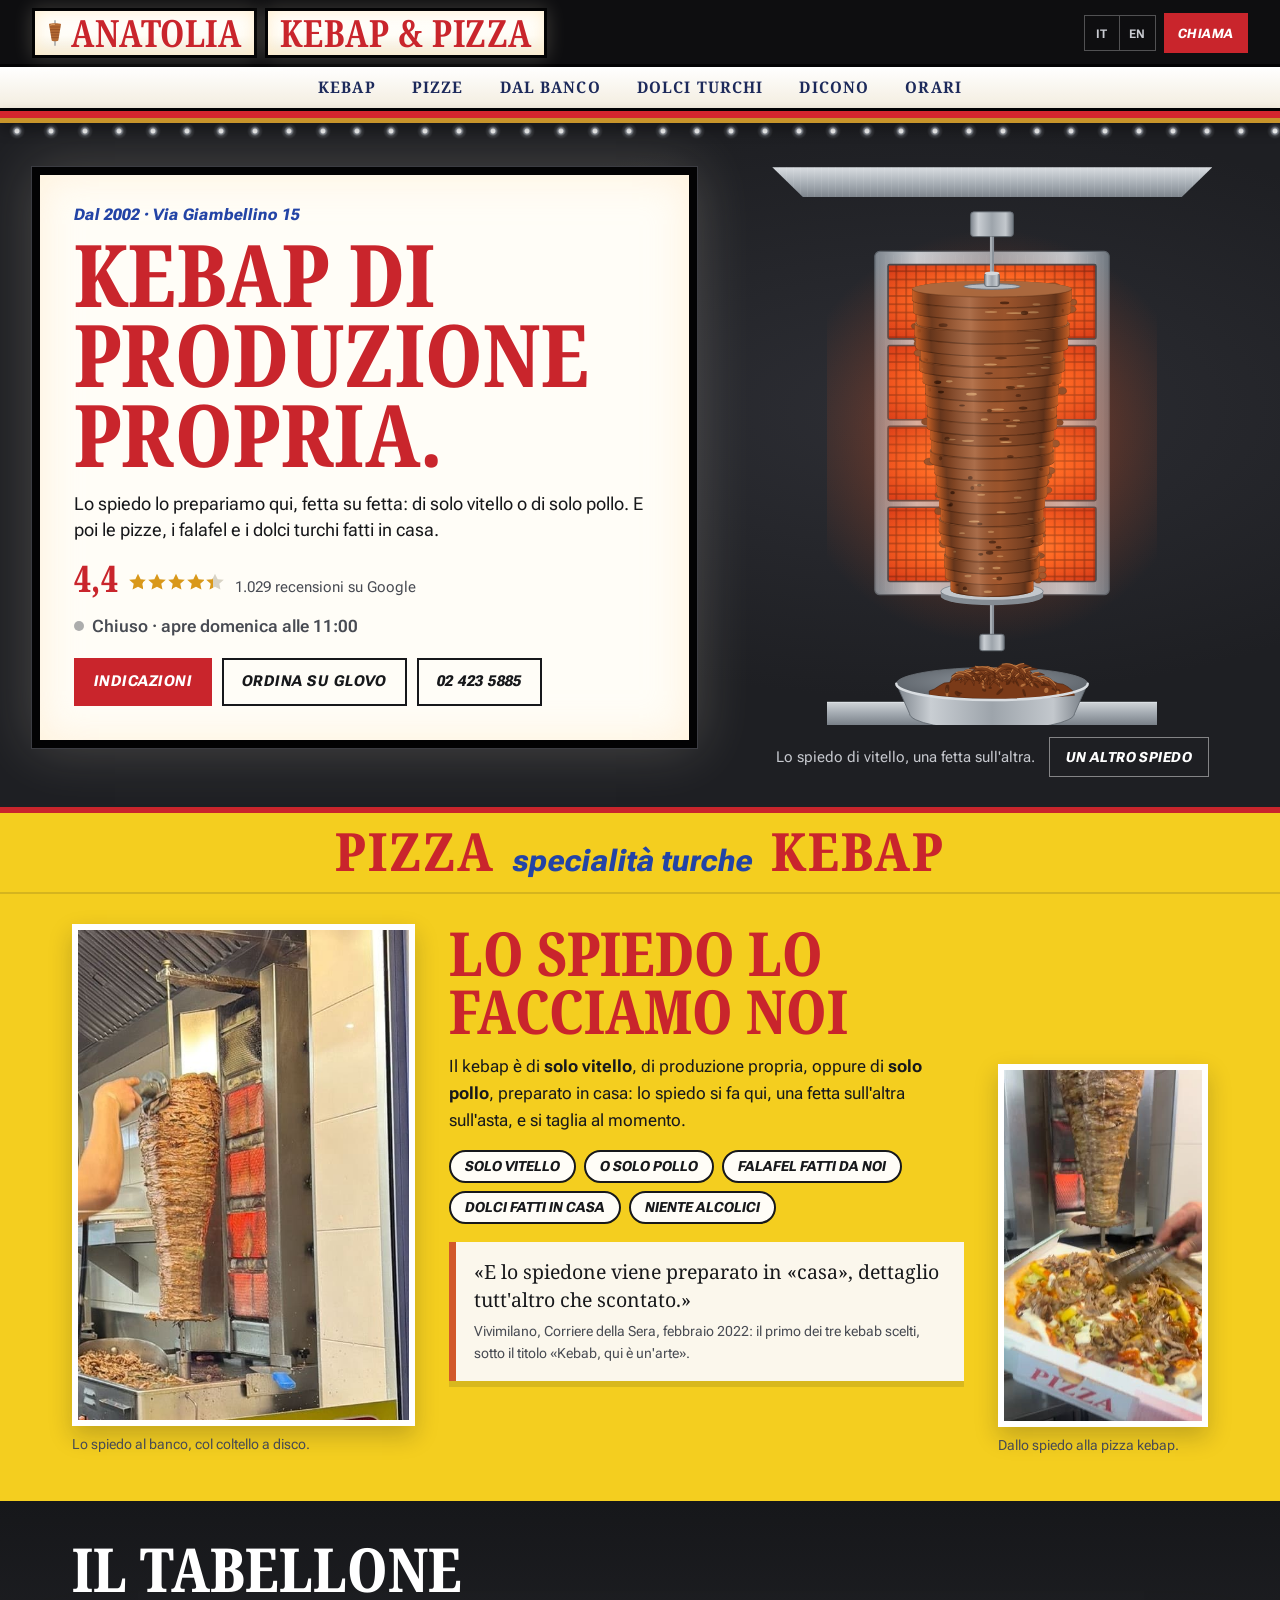
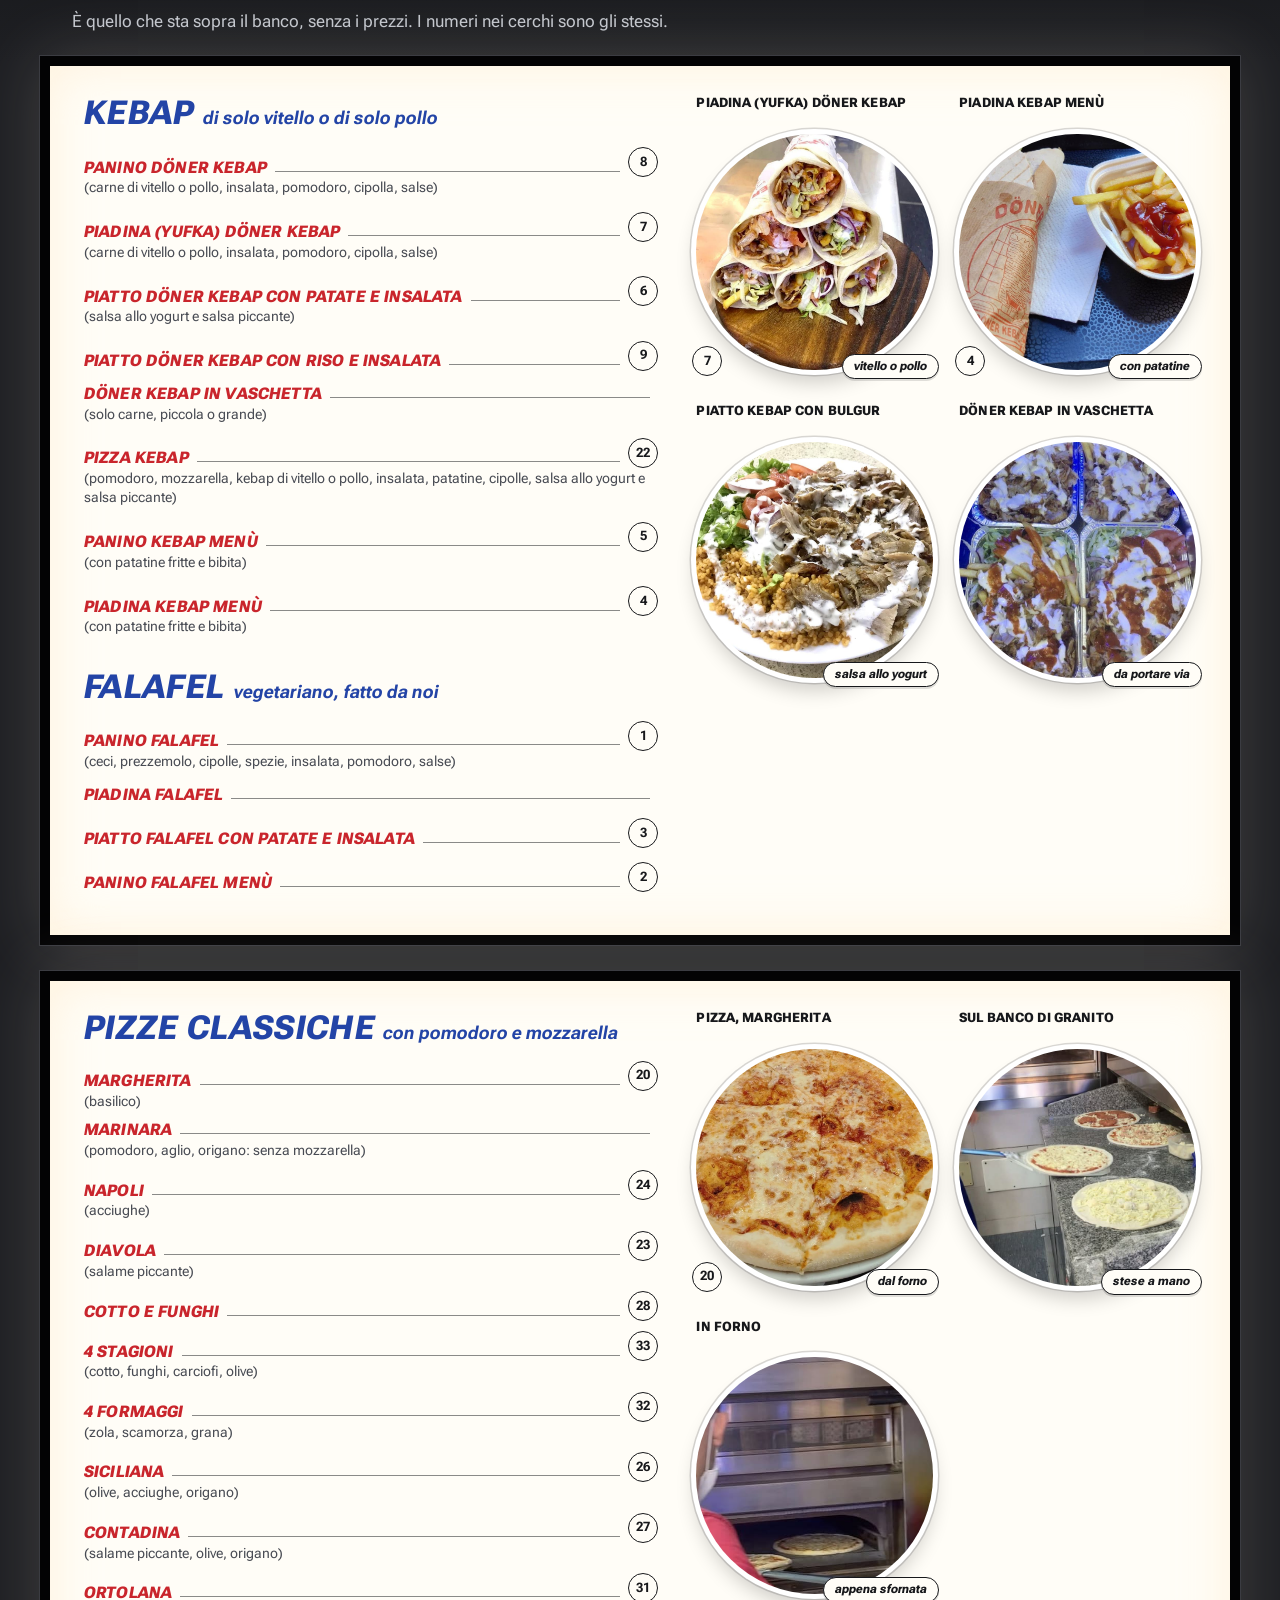
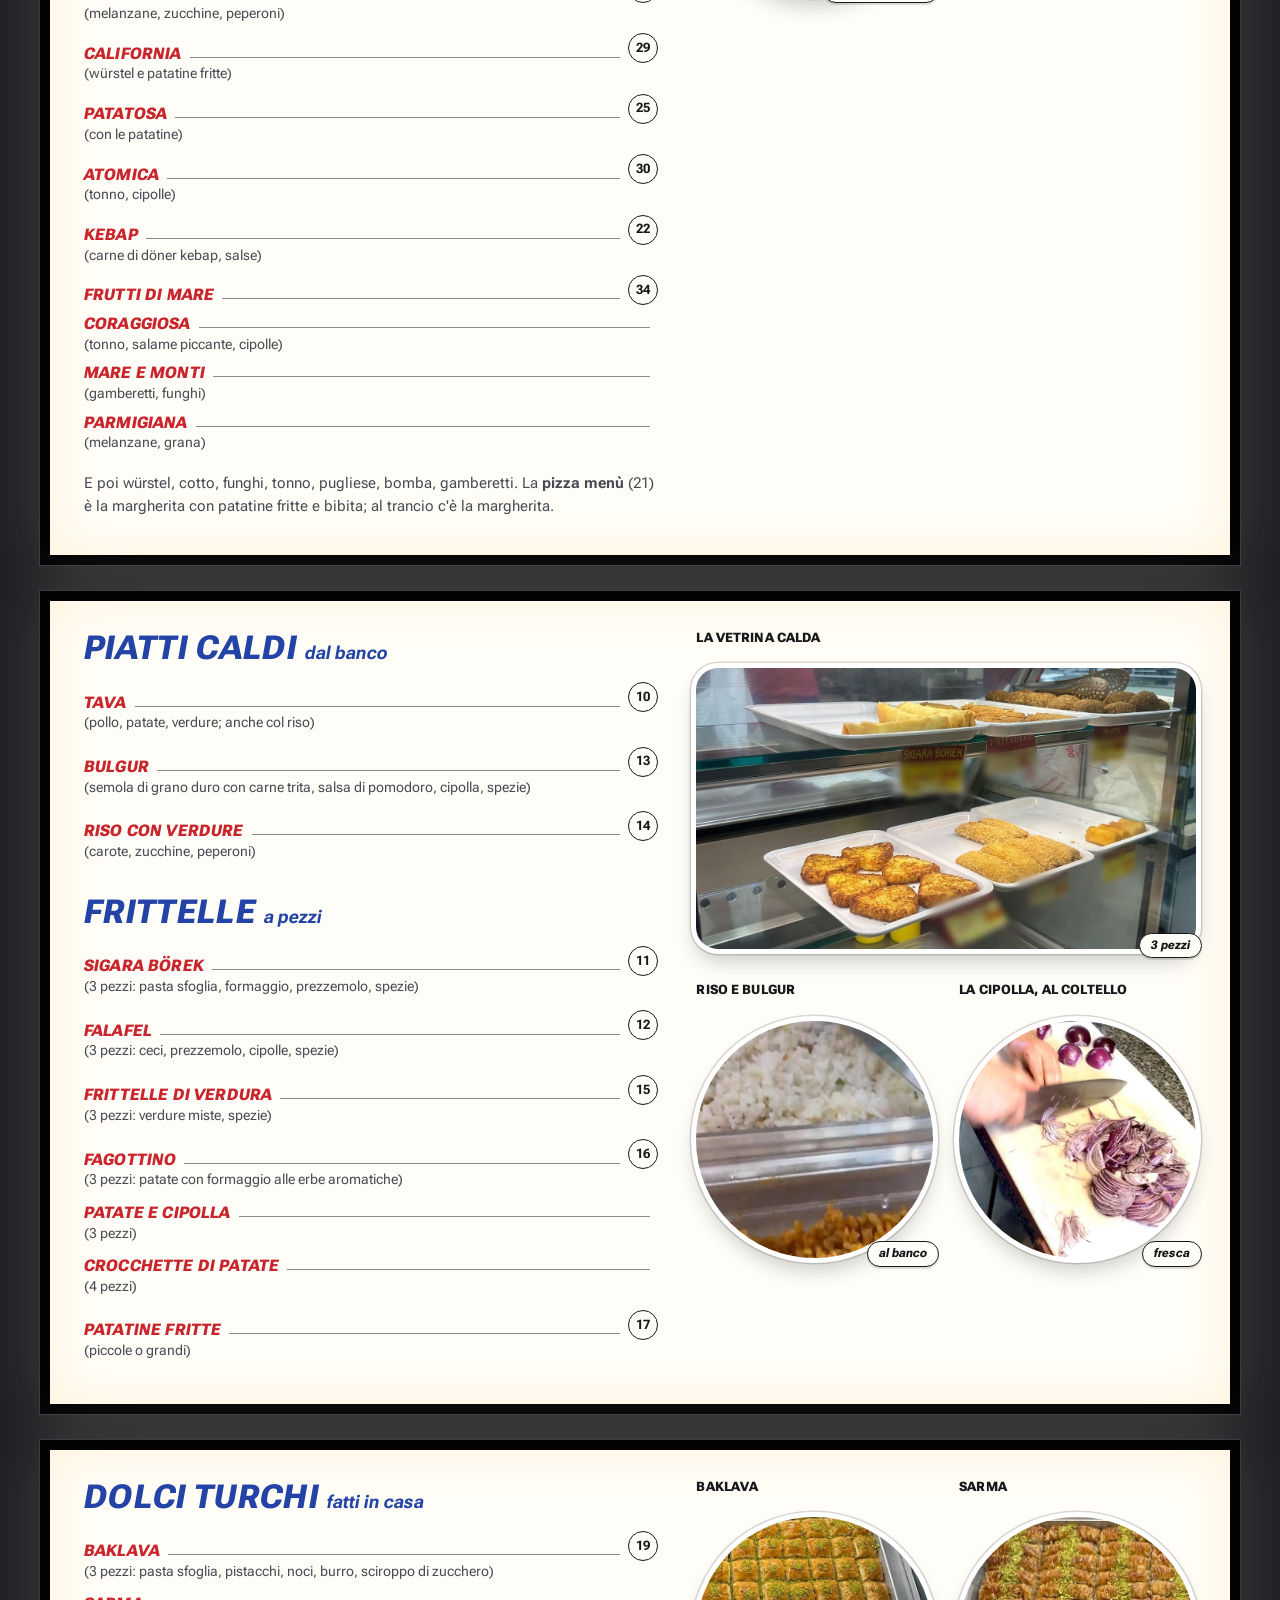
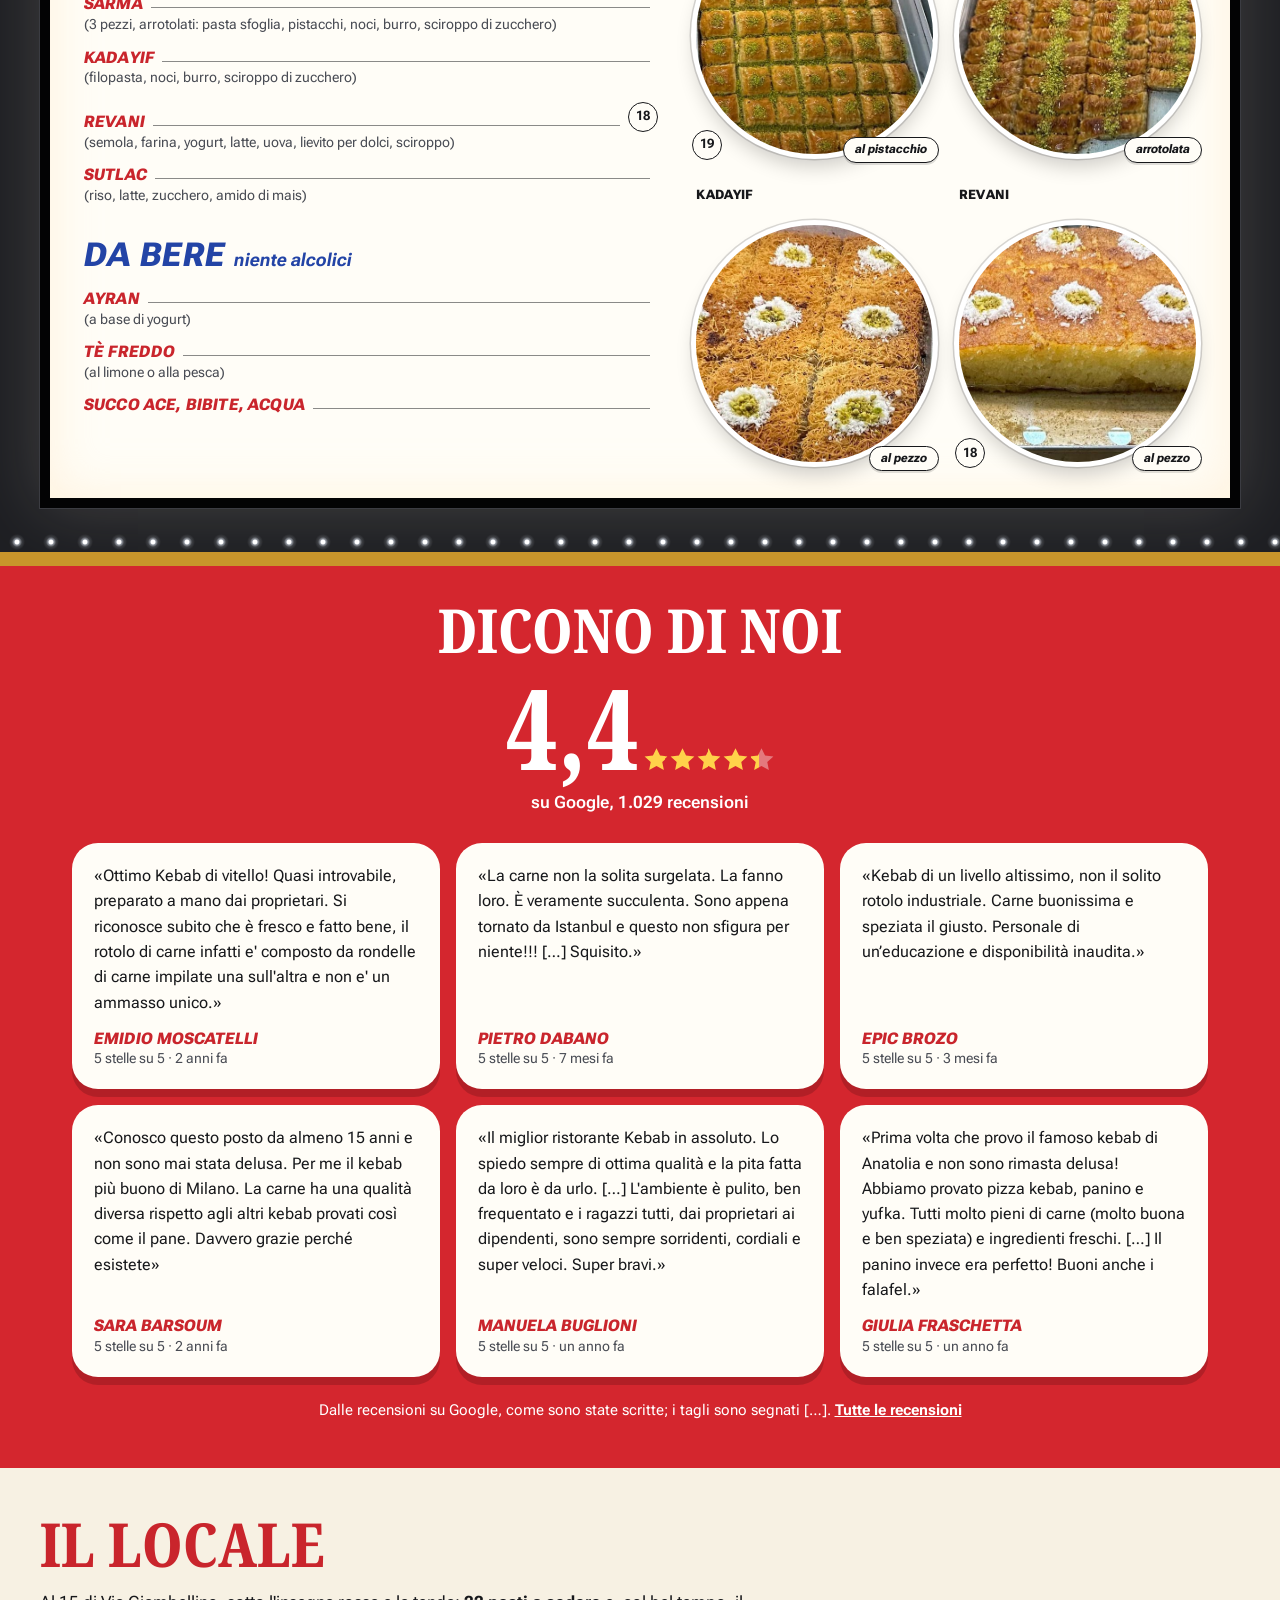
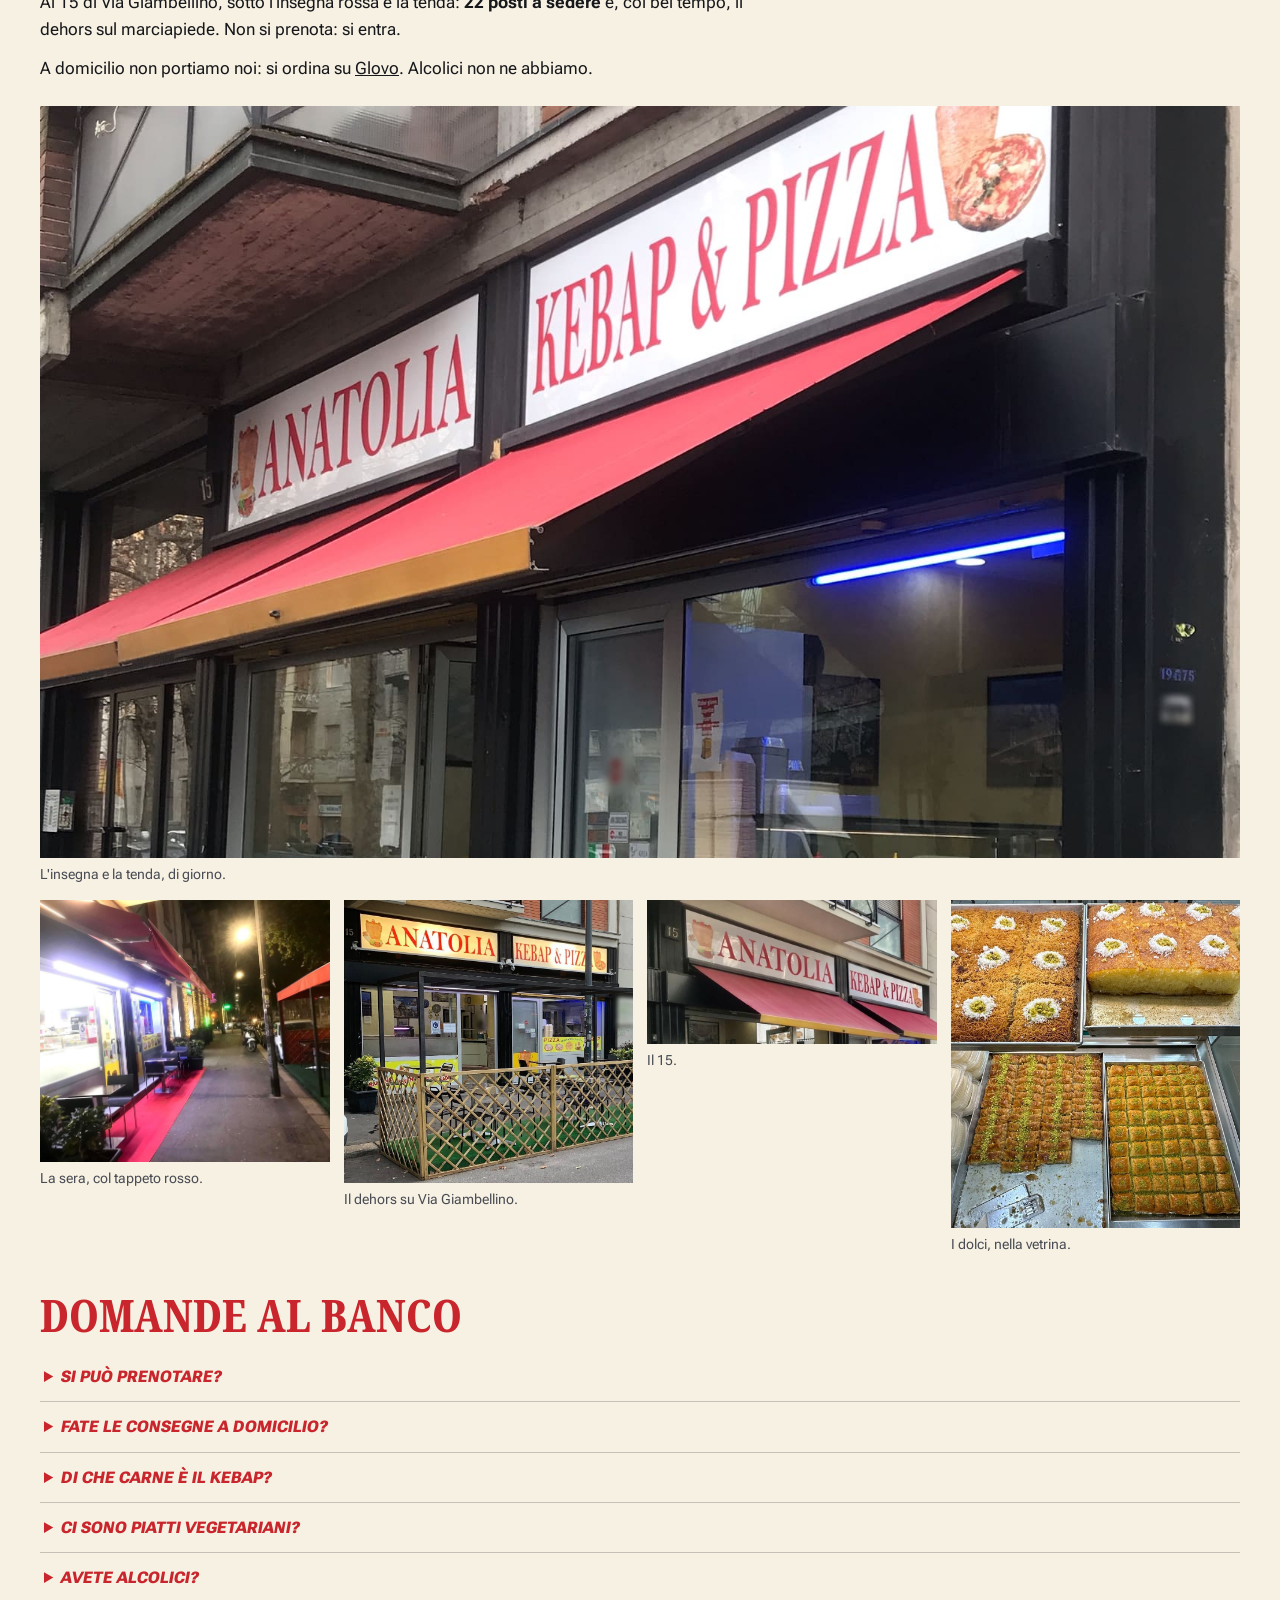
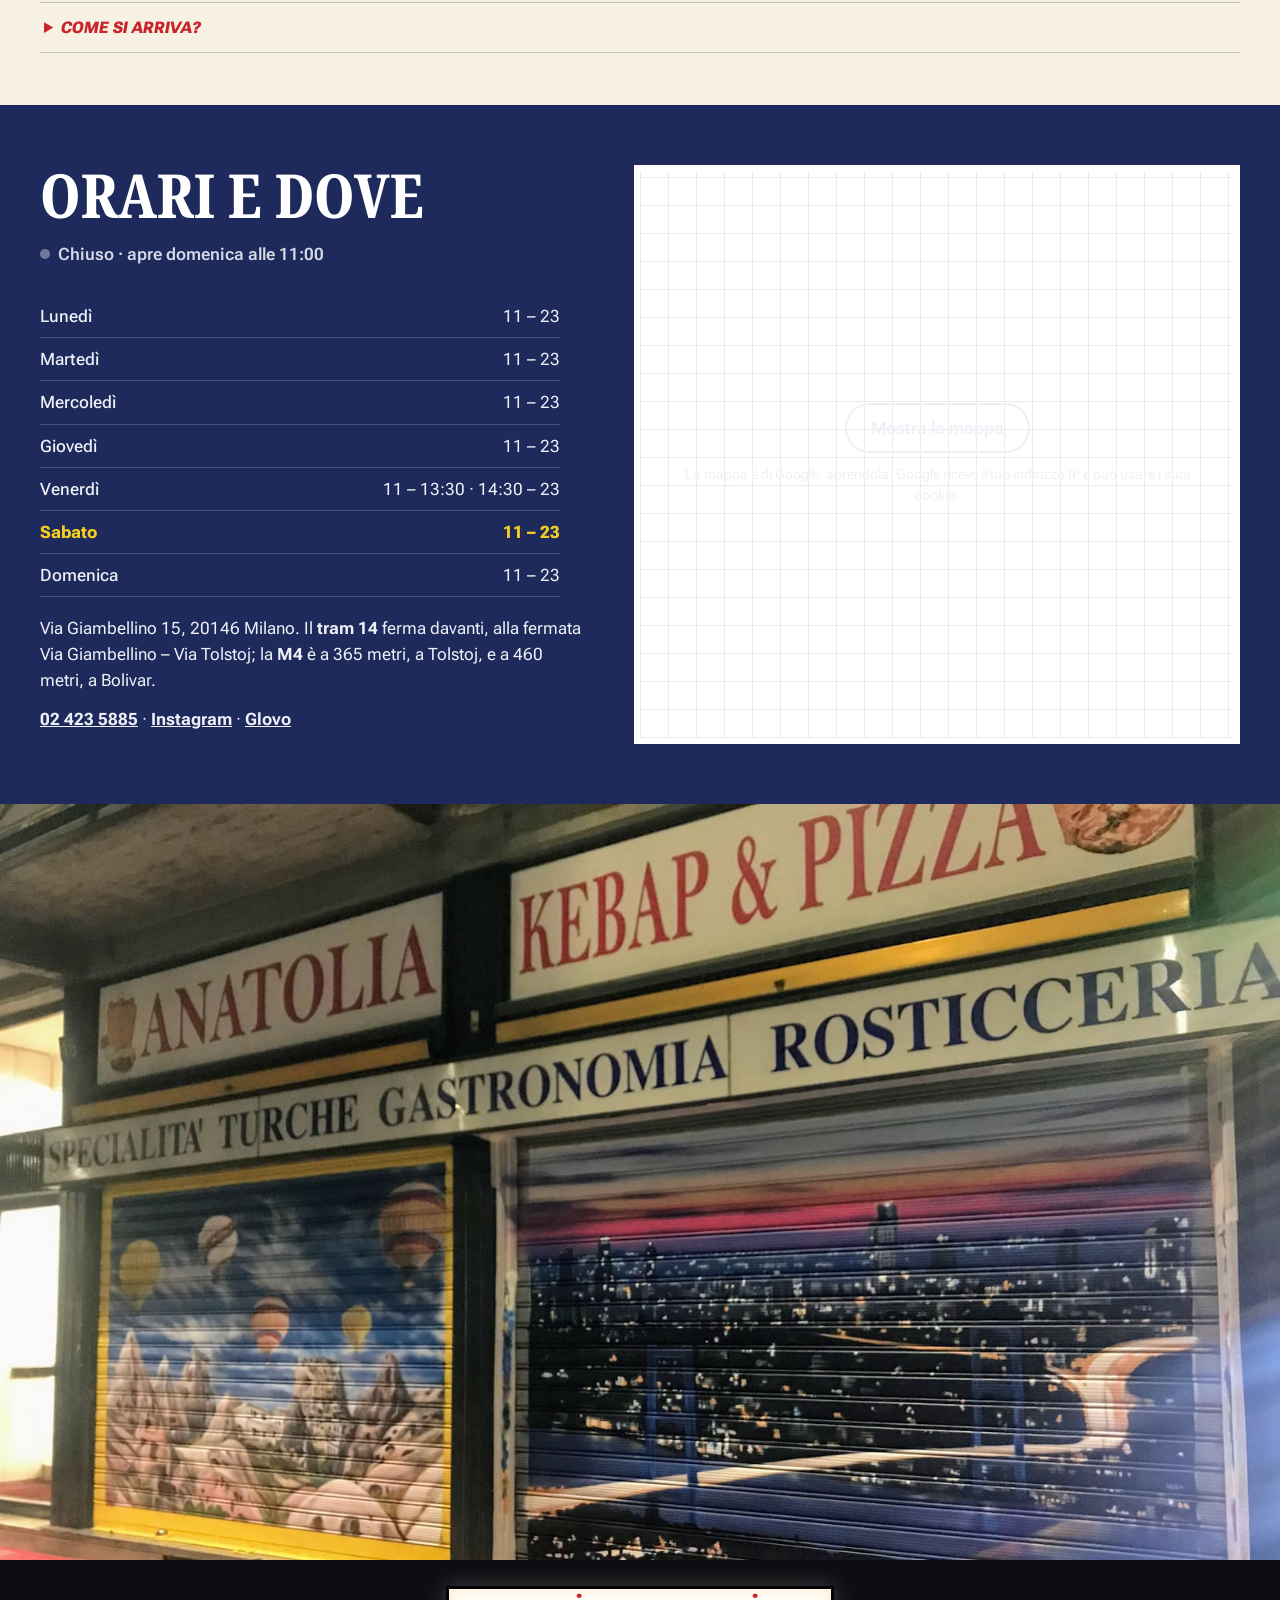
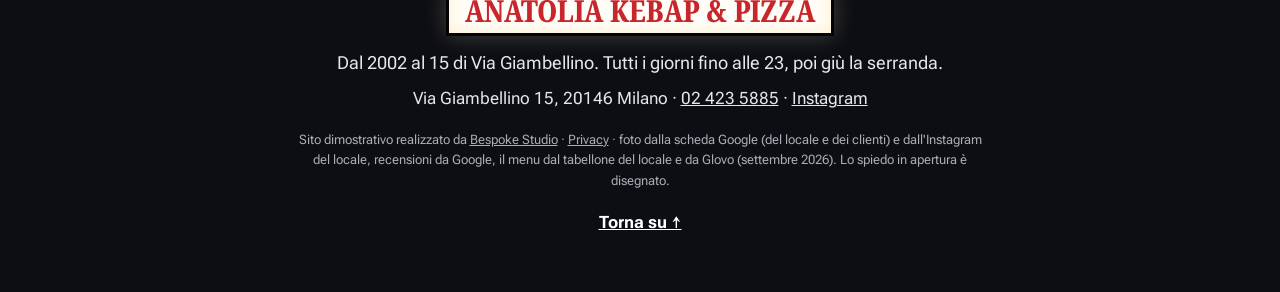
==== commit 4ed10313: "Privacy e pulizia: caratteri sul sito, mappa al clic, informativa, noindex - caratteri copiati nel s" ====
--- a/index.html
+++ b/index.html
@@ -3,6 +3,7 @@
 <head>
 <meta charset="utf-8">
 <meta name="viewport" content="width=device-width, initial-scale=1">
+<meta name="robots" content="noindex">
 <script>(function(){var r=document.documentElement;r.classList.remove('no-js');
 /* la firma: finché main.js non parte lo spiedo è l'asta vuota davanti alla griglia spenta; se il codice non arriva, dopo 2,5 s la pagina va allo stato finale */
 try{if(!matchMedia('(prefers-reduced-motion: reduce)').matches){r.classList.add('firma-attesa');window.__attesaSpiedo=setTimeout(function(){r.classList.remove('firma-attesa')},2500)}}catch(e){}})()</script>
@@ -20,15 +21,73 @@
 <link rel="icon" href="img/favicon.svg" type="image/svg+xml">
 <link rel="icon" href="img/favicon-32.png" sizes="32x32" type="image/png">
 <link rel="apple-touch-icon" href="img/apple-touch-icon.png">
-<link rel="preconnect" href="https://fonts.googleapis.com">
-<link rel="preconnect" href="https://fonts.gstatic.com" crossorigin>
-<link href="https://fonts.googleapis.com/css2?family=Noto+Serif:wdth,wght@62.5..100,400..800&amp;family=Roboto+Flex:slnt,wght@-10..0,400..1000&amp;display=swap" rel="stylesheet">
+<link rel="stylesheet" href="fonts/fonts.css?v=1">
 <link rel="stylesheet" href="css/styles.css?v=1">
 <script src="https://cdn.jsdelivr.net/npm/gsap@3.12.5/dist/gsap.min.js" defer></script>
 <script src="https://cdn.jsdelivr.net/npm/gsap@3.12.5/dist/ScrollTrigger.min.js" defer></script>
 <script src="js/main.js?v=1" defer></script>
 <script type="application/ld+json">
-{"@context":"https://schema.org","@type":"Restaurant","name":"Anatolia Kebab & Pizza","description":"Kebap di solo vitello di produzione propria o di solo pollo, pizze, falafel e dolci turchi fatti in casa, in Via Giambellino 15 a Milano dal 2002.","slogan":"Kebap di produzione propria.","foundingDate":"2002","url":"https://rotenzark.github.io/anatolia-kebab-giambellino/","image":"https://rotenzark.github.io/anatolia-kebab-giambellino/img/og.jpg","telephone":"+39 02 423 5885","servesCuisine":["Turca","Kebab","Pizza"],"acceptsReservations":"False","priceRange":"€","address":{"@type":"PostalAddress","streetAddress":"Via Giambellino 15","postalCode":"20146","addressLocality":"Milano","addressRegion":"MI","addressCountry":"IT"},"geo":{"@type":"GeoCoordinates","latitude":45.45138,"longitude":9.15138},"openingHoursSpecification":[{"@type":"OpeningHoursSpecification","dayOfWeek":["Monday","Tuesday","Wednesday","Thursday","Saturday","Sunday"],"opens":"11:00","closes":"23:00"},{"@type":"OpeningHoursSpecification","dayOfWeek":"Friday","opens":"11:00","closes":"13:30"},{"@type":"OpeningHoursSpecification","dayOfWeek":"Friday","opens":"14:30","closes":"23:00"}],"sameAs":["https://www.instagram.com/anatoliakebap_milano/"],"aggregateRating":{"@type":"AggregateRating","ratingValue":"4.4","reviewCount":"1029","bestRating":"5"}}
+{
+  "@context": "https://schema.org",
+  "@type": "Restaurant",
+  "name": "Anatolia Kebab & Pizza",
+  "description": "Kebap di solo vitello di produzione propria o di solo pollo, pizze, falafel e dolci turchi fatti in casa, in Via Giambellino 15 a Milano dal 2002.",
+  "slogan": "Kebap di produzione propria.",
+  "foundingDate": "2002",
+  "url": "https://rotenzark.github.io/anatolia-kebab-giambellino/",
+  "image": "https://rotenzark.github.io/anatolia-kebab-giambellino/img/og.jpg",
+  "telephone": "+39 02 423 5885",
+  "servesCuisine": [
+    "Turca",
+    "Kebab",
+    "Pizza"
+  ],
+  "acceptsReservations": "False",
+  "priceRange": "€",
+  "address": {
+    "@type": "PostalAddress",
+    "streetAddress": "Via Giambellino 15",
+    "postalCode": "20146",
+    "addressLocality": "Milano",
+    "addressRegion": "MI",
+    "addressCountry": "IT"
+  },
+  "geo": {
+    "@type": "GeoCoordinates",
+    "latitude": 45.45138,
+    "longitude": 9.15138
+  },
+  "openingHoursSpecification": [
+    {
+      "@type": "OpeningHoursSpecification",
+      "dayOfWeek": [
+        "Monday",
+        "Tuesday",
+        "Wednesday",
+        "Thursday",
+        "Saturday",
+        "Sunday"
+      ],
+      "opens": "11:00",
+      "closes": "23:00"
+    },
+    {
+      "@type": "OpeningHoursSpecification",
+      "dayOfWeek": "Friday",
+      "opens": "11:00",
+      "closes": "13:30"
+    },
+    {
+      "@type": "OpeningHoursSpecification",
+      "dayOfWeek": "Friday",
+      "opens": "14:30",
+      "closes": "23:00"
+    }
+  ],
+  "sameAs": [
+    "https://www.instagram.com/anatoliakebap_milano/"
+  ]
+}
 </script>
 <script type="application/ld+json">
 {"@context":"https://schema.org","@type":"FAQPage","mainEntity":[
@@ -184,7 +243,7 @@
           <li data-i18n="s.f5">Niente alcolici</li>
         </ul>
         <blockquote class="ritaglio">
-          <p>«E lo spiedone viene preparato in «casa», dettaglio tutt'altro che scontato.»</p>
+          <p lang="it">«E lo spiedone viene preparato in «casa», dettaglio tutt'altro che scontato.»</p>
           <footer data-i18n="s.fonte">Vivimilano, Corriere della Sera, febbraio 2022: il primo dei tre kebab scelti, sotto il titolo «Kebab, qui è un'arte».</footer>
         </blockquote>
       </div>
@@ -384,12 +443,12 @@
       <p class="dicono__su" data-i18n="r.voto">su Google, 1.029 recensioni</p>
     </div>
     <ul class="recensioni">
-      <li class="recensione reveal"><p class="recensione__testo">«Ottimo Kebab di vitello! Quasi introvabile, preparato a mano dai proprietari. Si riconosce subito che è fresco e fatto bene, il rotolo di carne infatti e' composto da rondelle di carne impilate una sull'altra e non e' un ammasso unico.»</p><p class="recensione__chi"><b>Emidio Moscatelli</b> <span><span data-i18n="r.s5">5 stelle su 5</span> · <span data-i18n="r.a2">2 anni fa</span></span></p></li>
-      <li class="recensione reveal"><p class="recensione__testo">«La carne non la solita surgelata. La fanno loro. È veramente succulenta. Sono appena tornato da Istanbul e questo non sfigura per niente!!! […] Squisito.»</p><p class="recensione__chi"><b>pietro dabano</b> <span><span data-i18n="r.s5">5 stelle su 5</span> · <span data-i18n="r.m7">7 mesi fa</span></span></p></li>
-      <li class="recensione reveal"><p class="recensione__testo">«Kebab di un livello altissimo, non il solito rotolo industriale. Carne buonissima e speziata il giusto. Personale di un’educazione e disponibilità inaudita.»</p><p class="recensione__chi"><b>Epic Brozo</b> <span><span data-i18n="r.s5">5 stelle su 5</span> · <span data-i18n="r.m3">3 mesi fa</span></span></p></li>
-      <li class="recensione reveal"><p class="recensione__testo">«Conosco questo posto da almeno 15 anni e non sono mai stata delusa. Per me il kebab più buono di Milano. La carne ha una qualità diversa rispetto agli altri kebab provati così come il pane. Davvero grazie perché esistete»</p><p class="recensione__chi"><b>Sara Barsoum</b> <span><span data-i18n="r.s5">5 stelle su 5</span> · <span data-i18n="r.a2">2 anni fa</span></span></p></li>
-      <li class="recensione reveal"><p class="recensione__testo">«Il miglior ristorante Kebab in assoluto. Lo spiedo sempre di ottima qualità e la pita fatta da loro è da urlo. […] L'ambiente è pulito, ben frequentato e i ragazzi tutti, dai proprietari ai dipendenti, sono sempre sorridenti, cordiali e super veloci. Super bravi.»</p><p class="recensione__chi"><b>manuela buglioni</b> <span><span data-i18n="r.s5">5 stelle su 5</span> · <span data-i18n="r.a1">un anno fa</span></span></p></li>
-      <li class="recensione reveal"><p class="recensione__testo">«Prima volta che provo il famoso kebab di Anatolia e non sono rimasta delusa! Abbiamo provato pizza kebab, panino e yufka. Tutti molto pieni di carne (molto buona e ben speziata) e ingredienti freschi. […] Il panino invece era perfetto! Buoni anche i falafel.»</p><p class="recensione__chi"><b>Giulia Fraschetta</b> <span><span data-i18n="r.s5">5 stelle su 5</span> · <span data-i18n="r.a1">un anno fa</span></span></p></li>
+      <li class="recensione reveal"><p lang="it" class="recensione__testo">«Ottimo Kebab di vitello! Quasi introvabile, preparato a mano dai proprietari. Si riconosce subito che è fresco e fatto bene, il rotolo di carne infatti e' composto da rondelle di carne impilate una sull'altra e non e' un ammasso unico.»</p><p class="recensione__chi"><b>Emidio Moscatelli</b> <span><span data-i18n="r.s5">5 stelle su 5</span> · <span data-i18n="r.a2">2 anni fa</span></span></p></li>
+      <li class="recensione reveal"><p lang="it" class="recensione__testo">«La carne non la solita surgelata. La fanno loro. È veramente succulenta. Sono appena tornato da Istanbul e questo non sfigura per niente!!! […] Squisito.»</p><p class="recensione__chi"><b>pietro dabano</b> <span><span data-i18n="r.s5">5 stelle su 5</span> · <span data-i18n="r.m7">7 mesi fa</span></span></p></li>
+      <li class="recensione reveal"><p lang="it" class="recensione__testo">«Kebab di un livello altissimo, non il solito rotolo industriale. Carne buonissima e speziata il giusto. Personale di un’educazione e disponibilità inaudita.»</p><p class="recensione__chi"><b>Epic Brozo</b> <span><span data-i18n="r.s5">5 stelle su 5</span> · <span data-i18n="r.m3">3 mesi fa</span></span></p></li>
+      <li class="recensione reveal"><p lang="it" class="recensione__testo">«Conosco questo posto da almeno 15 anni e non sono mai stata delusa. Per me il kebab più buono di Milano. La carne ha una qualità diversa rispetto agli altri kebab provati così come il pane. Davvero grazie perché esistete»</p><p class="recensione__chi"><b>Sara Barsoum</b> <span><span data-i18n="r.s5">5 stelle su 5</span> · <span data-i18n="r.a2">2 anni fa</span></span></p></li>
+      <li class="recensione reveal"><p lang="it" class="recensione__testo">«Il miglior ristorante Kebab in assoluto. Lo spiedo sempre di ottima qualità e la pita fatta da loro è da urlo. […] L'ambiente è pulito, ben frequentato e i ragazzi tutti, dai proprietari ai dipendenti, sono sempre sorridenti, cordiali e super veloci. Super bravi.»</p><p class="recensione__chi"><b>manuela buglioni</b> <span><span data-i18n="r.s5">5 stelle su 5</span> · <span data-i18n="r.a1">un anno fa</span></span></p></li>
+      <li class="recensione reveal"><p lang="it" class="recensione__testo">«Prima volta che provo il famoso kebab di Anatolia e non sono rimasta delusa! Abbiamo provato pizza kebab, panino e yufka. Tutti molto pieni di carne (molto buona e ben speziata) e ingredienti freschi. […] Il panino invece era perfetto! Buoni anche i falafel.»</p><p class="recensione__chi"><b>Giulia Fraschetta</b> <span><span data-i18n="r.s5">5 stelle su 5</span> · <span data-i18n="r.a1">un anno fa</span></span></p></li>
     </ul>
     <p class="dicono__nota"><span data-i18n="r.nota">Dalle recensioni su Google, come sono state scritte; i tagli sono segnati […].</span> <a href="https://www.google.com/maps/search/?api=1&amp;query=Anatolia%20Kebab%20%26%20Pizza%20Via%20Giambellino%2015%20Milano" target="_blank" rel="noopener" data-i18n="r.tutte">Tutte le recensioni</a></p>
   </section>
@@ -455,7 +514,7 @@
       <p class="orari__contatti"><a href="tel:+39024235885" class="intero">02 423 5885</a> · <a href="https://www.instagram.com/anatoliakebap_milano/" target="_blank" rel="noopener">Instagram</a> · <a href="https://glovoapp.com/it/it/milano/stores/anatolia-2" target="_blank" rel="noopener">Glovo</a></p>
     </div>
     <div class="mappa reveal">
-      <iframe title="Mappa: Anatolia Kebab &amp; Pizza, Via Giambellino 15, Milano" data-i18n-title="o.mappa" src="https://maps.google.com/maps?q=Anatolia%20Kebab%20%26%20Pizza%2C%20Via%20Giambellino%2015%2C%20Milano&amp;z=16&amp;output=embed" width="600" height="440" loading="lazy" referrerpolicy="no-referrer-when-downgrade"></iframe>
+      <div class="mappa-clic" data-mappa-clic style="--mappa-h: 440px"><template><iframe title="Mappa: Anatolia Kebab &amp; Pizza, Via Giambellino 15, Milano" data-i18n-title="o.mappa" src="https://maps.google.com/maps?q=Anatolia%20Kebab%20%26%20Pizza%2C%20Via%20Giambellino%2015%2C%20Milano&amp;z=16&amp;output=embed" width="600" height="440" loading="lazy" referrerpolicy="no-referrer-when-downgrade"></iframe></template><div class="mappa-clic__velo"><a class="mappa-clic__btn" href="https://www.google.com/maps/dir/?api=1&amp;destination=Anatolia%20Kebab%20%26%20Pizza%2C%20Via%20Giambellino%2015%2C%2020146%20Milano" target="_blank" rel="noopener">Mostra la mappa</a><p class="mappa-clic__nota">La mappa è di Google: aprendola, Google riceve il tuo indirizzo IP e può usare i suoi cookie.</p></div></div>
     </div>
   </section>
 
@@ -470,7 +529,7 @@
     <p class="serranda__insegna">ANATOLİA KEBAP &amp; PİZZA</p>
     <p class="serranda__quando" data-i18n="z.quando">Dal 2002 al 15 di Via Giambellino. Tutti i giorni fino alle 23, poi giù la serranda.</p>
     <p class="serranda__dove">Via Giambellino 15, 20146 Milano · <a href="tel:+39024235885" class="intero">02 423 5885</a> · <a href="https://www.instagram.com/anatoliakebap_milano/" target="_blank" rel="noopener">Instagram</a></p>
-    <p class="serranda__cred" data-i18n="z.cred">Sito dimostrativo realizzato da <a href="https://bespokestud.io" rel="noopener">Bespoke Studio</a> · foto dalla scheda Google (del locale e dei clienti) e dall'Instagram del locale, recensioni da Google, il menu dal tabellone del locale e da Glovo (settembre 2026). Lo spiedo in apertura è disegnato.</p>
+    <p class="serranda__cred" data-i18n="z.cred">Sito dimostrativo realizzato da <a href="https://bespokestud.io" rel="noopener">Bespoke Studio</a> · <a href="privacy.html">Privacy</a> · foto dalla scheda Google (del locale e dei clienti) e dall'Instagram del locale, recensioni da Google, il menu dal tabellone del locale e da Glovo (settembre 2026). Lo spiedo in apertura è disegnato.</p>
     <p><a class="serranda__su" href="#inizio" data-i18n="z.su">Torna su ↑</a></p>
   </div>
 </footer>
@@ -486,5 +545,6 @@
   <img id="lightboxImg" src="" alt="">
 </div>
 
+<script src="js/mappa-clic.js?v=1" defer></script>
 </body>
 </html>
--- a/fonts/fonts.css
+++ b/fonts/fonts.css
@@ -0,0 +1,141 @@
+/* Caratteri ospitati sul sito: nessuna richiesta a Google Fonts o Fontshare (giro privacy 1/10/2026). Licenze in LICENSE.txt. */
+/* cyrillic-ext */
+@font-face {
+  font-family: 'Noto Serif';
+  font-style: normal;
+  font-weight: 400 800;
+  font-stretch: 62.5% 100%;
+  font-display: swap;
+  src: url(notoserif-v33-ga6Iaw1J5X9T9RW6j9bNfFoWaCi_-bcfc9e.woff2) format('woff2');
+  unicode-range: U+0460-052F, U+1C80-1C8A, U+20B4, U+2DE0-2DFF, U+A640-A69F, U+FE2E-FE2F;
+}
+/* cyrillic */
+@font-face {
+  font-family: 'Noto Serif';
+  font-style: normal;
+  font-weight: 400 800;
+  font-stretch: 62.5% 100%;
+  font-display: swap;
+  src: url(notoserif-v33-ga6Iaw1J5X9T9RW6j9bNfFMWaCi_-9b32cf.woff2) format('woff2');
+  unicode-range: U+0301, U+0400-045F, U+0490-0491, U+04B0-04B1, U+2116;
+}
+/* greek-ext */
+@font-face {
+  font-family: 'Noto Serif';
+  font-style: normal;
+  font-weight: 400 800;
+  font-stretch: 62.5% 100%;
+  font-display: swap;
+  src: url(notoserif-v33-ga6Iaw1J5X9T9RW6j9bNfFsWaCi_-b20920.woff2) format('woff2');
+  unicode-range: U+1F00-1FFF;
+}
+/* greek */
+@font-face {
+  font-family: 'Noto Serif';
+  font-style: normal;
+  font-weight: 400 800;
+  font-stretch: 62.5% 100%;
+  font-display: swap;
+  src: url(notoserif-v33-ga6Iaw1J5X9T9RW6j9bNfFQWaCi_-7cfb81.woff2) format('woff2');
+  unicode-range: U+0370-0377, U+037A-037F, U+0384-038A, U+038C, U+038E-03A1, U+03A3-03FF;
+}
+/* math */
+@font-face {
+  font-family: 'Noto Serif';
+  font-style: normal;
+  font-weight: 400 800;
+  font-stretch: 62.5% 100%;
+  font-display: swap;
+  src: url(notoserif-v33-ga6Iaw1J5X9T9RW6j9bNfCsWaCi_-58c610.woff2) format('woff2');
+  unicode-range: U+0302-0303, U+0305, U+0307-0308, U+0310, U+0312, U+0315, U+031A, U+0326-0327, U+032C, U+032F-0330, U+0332-0333, U+0338, U+033A, U+0346, U+034D, U+0391-03A1, U+03A3-03A9, U+03B1-03C9, U+03D1, U+03D5-03D6, U+03F0-03F1, U+03F4-03F5, U+2016-2017, U+2034-2038, U+203C, U+2040, U+2043, U+2047, U+2050, U+2057, U+205F, U+2070-2071, U+2074-208E, U+2090-209C, U+20D0-20DC, U+20E1, U+20E5-20EF, U+2100-2112, U+2114-2115, U+2117-2121, U+2123-214F, U+2190, U+2192, U+2194-21AE, U+21B0-21E5, U+21F1-21F2, U+21F4-2211, U+2213-2214, U+2216-22FF, U+2308-230B, U+2310, U+2319, U+231C-2321, U+2336-237A, U+237C, U+2395, U+239B-23B7, U+23D0, U+23DC-23E1, U+2474-2475, U+25AF, U+25B3, U+25B7, U+25BD, U+25C1, U+25CA, U+25CC, U+25FB, U+266D-266F, U+27C0-27FF, U+2900-2AFF, U+2B0E-2B11, U+2B30-2B4C, U+2BFE, U+3030, U+FF5B, U+FF5D, U+1D400-1D7FF, U+1EE00-1EEFF;
+}
+/* vietnamese */
+@font-face {
+  font-family: 'Noto Serif';
+  font-style: normal;
+  font-weight: 400 800;
+  font-stretch: 62.5% 100%;
+  font-display: swap;
+  src: url(notoserif-v33-ga6Iaw1J5X9T9RW6j9bNfFgWaCi_-c1d66c.woff2) format('woff2');
+  unicode-range: U+0102-0103, U+0110-0111, U+0128-0129, U+0168-0169, U+01A0-01A1, U+01AF-01B0, U+0300-0301, U+0303-0304, U+0308-0309, U+0323, U+0329, U+1EA0-1EF9, U+20AB;
+}
+/* latin-ext */
+@font-face {
+  font-family: 'Noto Serif';
+  font-style: normal;
+  font-weight: 400 800;
+  font-stretch: 62.5% 100%;
+  font-display: swap;
+  src: url(notoserif-v33-ga6Iaw1J5X9T9RW6j9bNfFkWaCi_-042841.woff2) format('woff2');
+  unicode-range: U+0100-02BA, U+02BD-02C5, U+02C7-02CC, U+02CE-02D7, U+02DD-02FF, U+0304, U+0308, U+0329, U+1D00-1DBF, U+1E00-1E9F, U+1EF2-1EFF, U+2020, U+20A0-20AB, U+20AD-20C0, U+2113, U+2C60-2C7F, U+A720-A7FF;
+}
+/* latin */
+@font-face {
+  font-family: 'Noto Serif';
+  font-style: normal;
+  font-weight: 400 800;
+  font-stretch: 62.5% 100%;
+  font-display: swap;
+  src: url(notoserif-v33-ga6Iaw1J5X9T9RW6j9bNfFcWaA-3d8848.woff2) format('woff2');
+  unicode-range: U+0000-00FF, U+0131, U+0152-0153, U+02BB-02BC, U+02C6, U+02DA, U+02DC, U+0304, U+0308, U+0329, U+2000-206F, U+20AC, U+2122, U+2191, U+2193, U+2212, U+2215, U+FEFF, U+FFFD;
+}
+/* cyrillic-ext */
+@font-face {
+  font-family: 'Roboto Flex';
+  font-style: oblique 0deg 10deg;
+  font-weight: 400 1000;
+  font-stretch: 100%;
+  font-display: swap;
+  src: url(robotoflex-v30-5a1adc448f.woff2) format('woff2');
+  unicode-range: U+0460-052F, U+1C80-1C8A, U+20B4, U+2DE0-2DFF, U+A640-A69F, U+FE2E-FE2F;
+}
+/* cyrillic */
+@font-face {
+  font-family: 'Roboto Flex';
+  font-style: oblique 0deg 10deg;
+  font-weight: 400 1000;
+  font-stretch: 100%;
+  font-display: swap;
+  src: url(robotoflex-v30-f9347998cb.woff2) format('woff2');
+  unicode-range: U+0301, U+0400-045F, U+0490-0491, U+04B0-04B1, U+2116;
+}
+/* greek */
+@font-face {
+  font-family: 'Roboto Flex';
+  font-style: oblique 0deg 10deg;
+  font-weight: 400 1000;
+  font-stretch: 100%;
+  font-display: swap;
+  src: url(robotoflex-v30-4a7f69ebd9.woff2) format('woff2');
+  unicode-range: U+0370-0377, U+037A-037F, U+0384-038A, U+038C, U+038E-03A1, U+03A3-03FF;
+}
+/* vietnamese */
+@font-face {
+  font-family: 'Roboto Flex';
+  font-style: oblique 0deg 10deg;
+  font-weight: 400 1000;
+  font-stretch: 100%;
+  font-display: swap;
+  src: url(robotoflex-v30-ef258c8a49.woff2) format('woff2');
+  unicode-range: U+0102-0103, U+0110-0111, U+0128-0129, U+0168-0169, U+01A0-01A1, U+01AF-01B0, U+0300-0301, U+0303-0304, U+0308-0309, U+0323, U+0329, U+1EA0-1EF9, U+20AB;
+}
+/* latin-ext */
+@font-face {
+  font-family: 'Roboto Flex';
+  font-style: oblique 0deg 10deg;
+  font-weight: 400 1000;
+  font-stretch: 100%;
+  font-display: swap;
+  src: url(robotoflex-v30-47cc8bfdd9.woff2) format('woff2');
+  unicode-range: U+0100-02BA, U+02BD-02C5, U+02C7-02CC, U+02CE-02D7, U+02DD-02FF, U+0304, U+0308, U+0329, U+1D00-1DBF, U+1E00-1E9F, U+1EF2-1EFF, U+2020, U+20A0-20AB, U+20AD-20C0, U+2113, U+2C60-2C7F, U+A720-A7FF;
+}
+/* latin */
+@font-face {
+  font-family: 'Roboto Flex';
+  font-style: oblique 0deg 10deg;
+  font-weight: 400 1000;
+  font-stretch: 100%;
+  font-display: swap;
+  src: url(robotoflex-v30-16dec29960.woff2) format('woff2');
+  unicode-range: U+0000-00FF, U+0131, U+0152-0153, U+02BB-02BC, U+02C6, U+02DA, U+02DC, U+0304, U+0308, U+0329, U+2000-206F, U+20AC, U+2122, U+2191, U+2193, U+2212, U+2215, U+FEFF, U+FFFD;
+}
--- a/css/styles.css
+++ b/css/styles.css
@@ -325,3 +325,12 @@
 .firma-attesa .fetta, .firma-attesa .cappello, .firma-attesa .riccio, .firma-attesa .mucchio { opacity: 0; }
 .firma-attesa .piastra__accesa, .firma-attesa .alone { opacity: 0; }
 /*/SPIEDO*/
+
+/*MAPPACLIC*/
+/* la mappa Google si carica solo al clic (giro privacy 1/10/2026) */
+.mappa-clic { display: flex; align-items: center; justify-content: center; width: 100%; height: 100%; min-height: var(--mappa-h, 320px); box-sizing: border-box; padding: 24px; text-align: center; background: repeating-linear-gradient(0deg, rgba(127, 127, 127, 0.14) 0 1px, transparent 1px 28px), repeating-linear-gradient(90deg, rgba(127, 127, 127, 0.14) 0 1px, transparent 1px 28px); }
+.mappa-clic__velo { display: flex; flex-direction: column; align-items: center; gap: 12px; max-width: 32em; }
+.mappa-clic__btn { display: inline-block; padding: 0.75em 1.4em; border: 2px solid currentColor; border-radius: 999px; color: inherit; font: inherit; font-weight: 600; line-height: 1.2; text-decoration: none; background: transparent; cursor: pointer; }
+.mappa-clic__btn:hover, .mappa-clic__btn:focus-visible { text-decoration: underline; }
+.mappa-clic__nota { margin: 0; font-size: 0.85em; line-height: 1.45; }
+/*/MAPPACLIC*/
